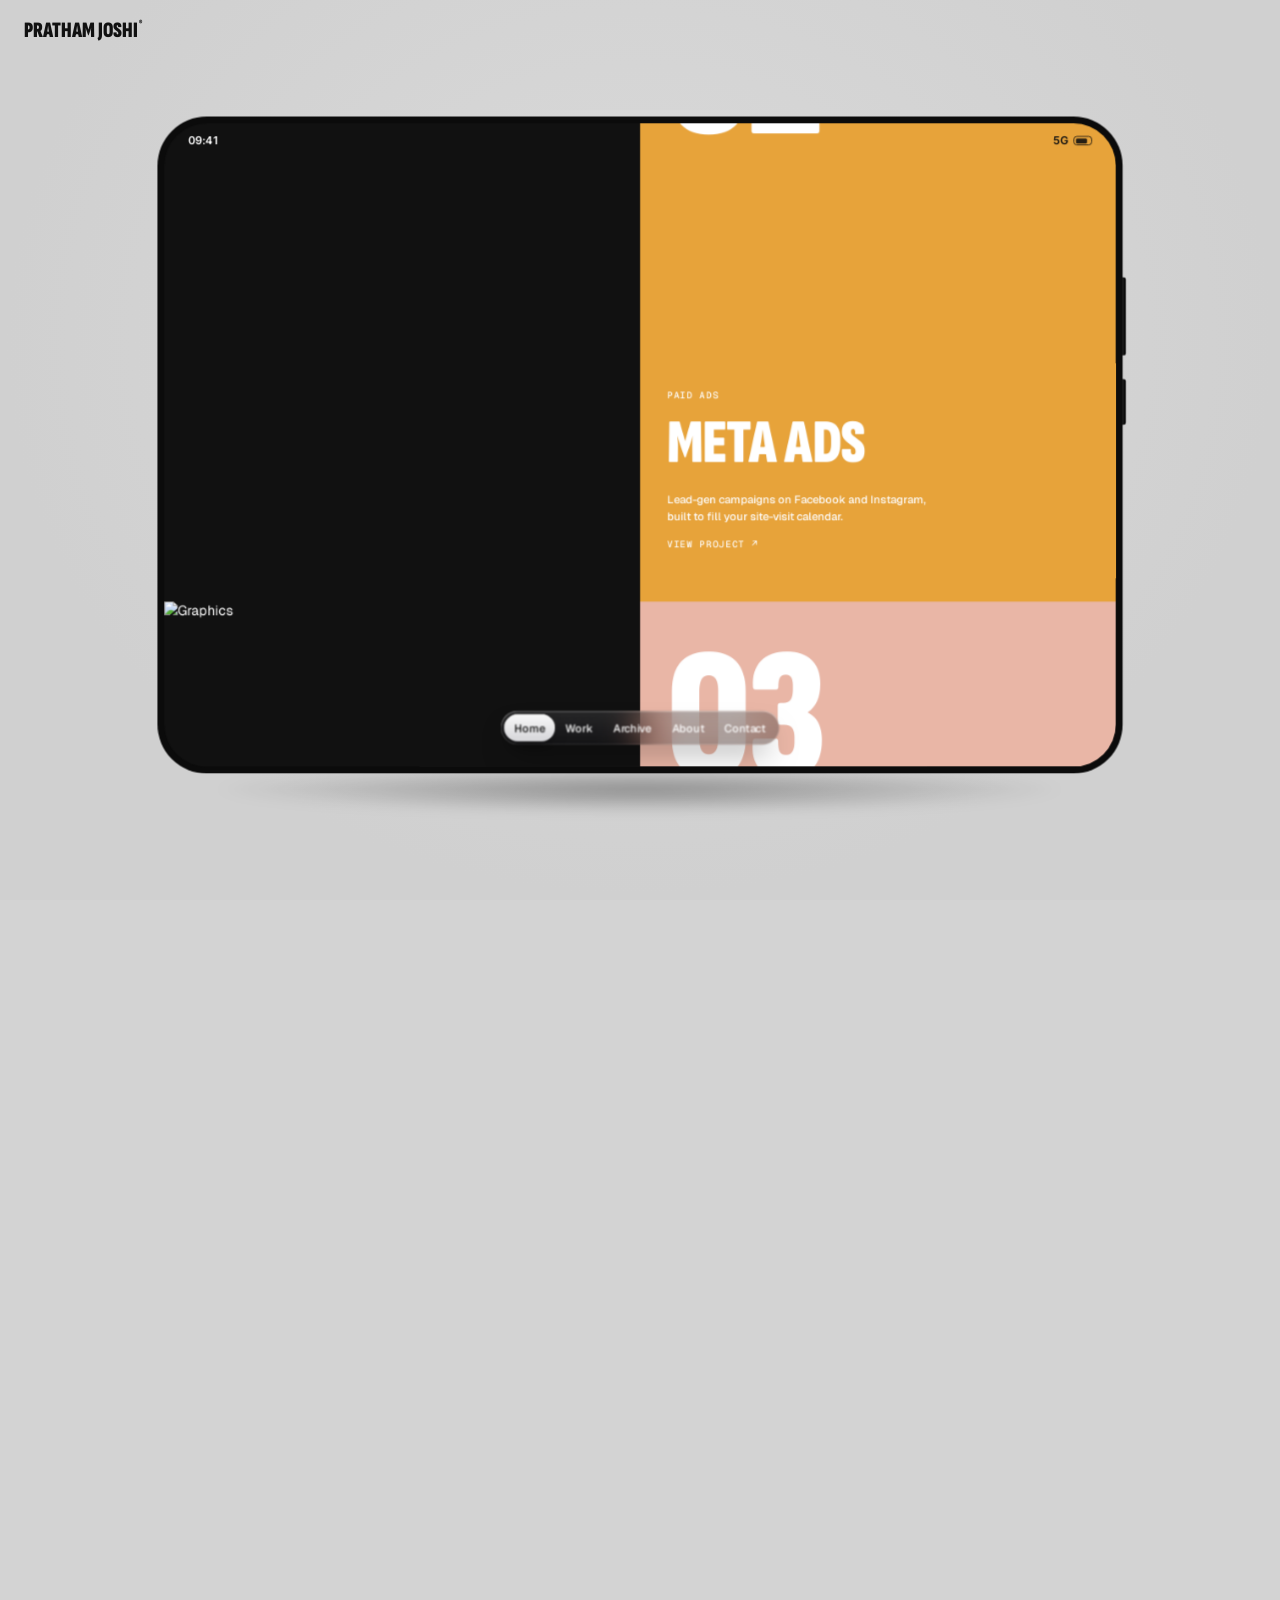
==== index.html @ ba39d09b "Add files via upload" ====
<!doctype html>
<html lang="en">
<head>
<meta charset="utf-8">
<meta name="viewport" content="width=device-width, initial-scale=1">
<title>Pratham Joshi — Marketing, Creative, Web &amp; AI</title>
<meta name="description" content="Pratham Joshi — social media, Meta ads, graphics, photo &amp; video, websites, apps and AI agents for real estate.">
<meta property="og:title" content="Pratham Joshi — Marketing, Creative, Web &amp; AI">
<meta property="og:description" content="Pratham Joshi — social media, Meta ads, graphics, photo &amp; video, websites, apps and AI agents for real estate.">
<meta property="og:type" content="website">
<meta name="theme-color" content="#111111">
<link rel="icon" href="data:image/svg+xml,%3Csvg xmlns=%27http://www.w3.org/2000/svg%27 viewBox=%270 0 64 64%27%3E%3Crect width=%2764%27 height=%2764%27 rx=%2716%27 fill=%27%23111%27/%3E%3Ctext x=%2732%27 y=%2745%27 font-size=%2738%27 font-family=%27Arial Black%27 text-anchor=%27middle%27 fill=%27%23fff%27%3EP%3C/text%3E%3C/svg%3E">
<link rel="preconnect" href="https://fonts.googleapis.com">
<link rel="preconnect" href="https://fonts.gstatic.com" crossorigin>
<link href="https://fonts.googleapis.com/css2?family=Geist:wght@400;500&family=Geist+Mono:wght@500&family=Inter:wght@400;500;600&family=Sofia+Sans+Extra+Condensed:wght@800;900&display=swap" rel="stylesheet">
<script>if (innerWidth <= 810) document.documentElement.classList.add('m');</script>
<link rel="stylesheet" href="assets/style.css?v=20261027b">
</head>
<body data-page="home" data-nav="home">

<template id="view-tpl">
  <div class="page">
    <section class="hero" data-sec="hero">
      <img src="assets/wallpaper-outer.jpg" alt="">
      <div class="eyebrow t-mono">Digital marketer &amp; creative — Real estate</div>
      <h2 class="t-display hname">Pratham<br>Joshi</h2>
      <p>I help real estate brands get seen, get leads and get remembered — social, ads, visuals, websites and AI.</p>
      <div class="btns">
        <a class="pill dark" href="work.html">See the work ↗</a>
        <a class="pill light" href="contact.html">Say hello</a>
      </div>
      <div class="widgets" aria-hidden="true">
        <div class="wd wd-apps"><div class="wd-t t-mono">What I do</div><div class="apps"><div class="app"><i style="background:linear-gradient(145deg,#ff5f9e,#ff8a3d)"><svg viewBox="0 0 24 24" fill="none" stroke="#fff" stroke-width="1.8" stroke-linecap="round" stroke-linejoin="round"><rect x="3" y="4" width="18" height="16" rx="4"/><path d="M10 9l5 3-5 3z" fill="#fff"/></svg></i><span>Reels</span></div><div class="app"><i style="background:linear-gradient(145deg,#4f8bff,#2146d8)"><svg viewBox="0 0 24 24" fill="none" stroke="#fff" stroke-width="1.8" stroke-linecap="round" stroke-linejoin="round"><path d="M3 11v2a1 1 0 0 0 1 1h2l5 4V6L6 10H4a1 1 0 0 0-1 1z"/><path d="M15 9a4 4 0 0 1 0 6M18 6.5a8 8 0 0 1 0 11"/></svg></i><span>Meta Ads</span></div><div class="app"><i style="background:linear-gradient(145deg,#ffcf4a,#ff9d1a)"><svg viewBox="0 0 24 24" fill="none" stroke="#fff" stroke-width="1.8" stroke-linecap="round" stroke-linejoin="round"><path d="M4 20l4-1 11-11a2.1 2.1 0 0 0-3-3L5 16z"/><path d="M14 7l3 3"/></svg></i><span>Graphics</span></div><div class="app"><i style="background:linear-gradient(145deg,#3a3a40,#111)"><svg viewBox="0 0 24 24" fill="none" stroke="#fff" stroke-width="1.8" stroke-linecap="round" stroke-linejoin="round"><path d="M4 8h3l1.6-2.4h6.8L17 8h3a1 1 0 0 1 1 1v9a1 1 0 0 1-1 1H4a1 1 0 0 1-1-1V9a1 1 0 0 1 1-1z"/><circle cx="12" cy="13" r="3.6"/></svg></i><span>Photo/Video</span></div><div class="app"><i style="background:linear-gradient(145deg,#38d9a9,#12a37f)"><svg viewBox="0 0 24 24" fill="none" stroke="#fff" stroke-width="1.8" stroke-linecap="round" stroke-linejoin="round"><circle cx="12" cy="12" r="9"/><path d="M3 12h18M12 3c3 3 3 15 0 18M12 3c-3 3-3 15 0 18"/></svg></i><span>Websites</span></div><div class="app"><i style="background:linear-gradient(145deg,#a678ff,#6a3df0)"><svg viewBox="0 0 24 24" fill="none" stroke="#fff" stroke-width="1.8" stroke-linecap="round" stroke-linejoin="round"><path d="M12 3l1.8 5.2L19 10l-5.2 1.8L12 17l-1.8-5.2L5 10l5.2-1.8z"/><path d="M19 16l.8 2.2L22 19l-2.2.8L19 22l-.8-2.2L16 19l2.2-.8z"/></svg></i><span>AI Agents</span></div></div></div>
        <div class="wd wd-chart"><div class="wd-t t-mono">Meta Ads</div><div class="bars"><b style="--d:0s;--h:45%"></b><b style="--d:0.3s;--h:70%"></b><b style="--d:0.6s;--h:55%"></b><b style="--d:0.9s;--h:85%"></b><b style="--d:1.2s;--h:65%"></b><b style="--d:1.5s;--h:95%"></b></div><div class="wd-s">Leads, trending up</div></div>
        <div class="wd wd-chat"><div class="bub">Need more leads for your project?</div><div class="bub me">Let&rsquo;s talk.</div><div class="dots3"><i></i><i></i><i></i></div></div>
      </div>
    </section>

    <section class="dark-sec stats" data-sec="stats">
      <div class="label t-mono">Marketing in numbers</div>
      <div class="cols">
        <div><div class="num t-display">7</div><div class="cap t-mono">Core services</div></div>
        <div><div class="num t-display">360°</div><div class="cap t-mono">Strategy to delivery</div></div>
        <div><div class="num t-display">24/7</div><div class="cap t-mono">AI agents at work</div></div>
        <div><div class="num t-display">1</div><div class="cap t-mono">Partner for everything</div></div>
      </div>
      <div class="t-display sh">Selected work</div>
      <a class="pill glass all" href="work.html">All projects ↗</a>
    </section>

    <article class="tile" data-sec="tile" style="--c:#2f5bd8">
      <img src="https://framerusercontent.com/images/6X2wUNUR2Si2Y8dHGr9xhQHk3w.jpg?width=1600&height=1085" alt="Reels and social">
      <div class="panel">
        <div class="no t-display">01</div>
        <div class="cat t-mono">Social media</div>
        <div class="t-display ttl2">Reels &amp; Social</div>
        <p class="desc">Reels, carousels and content calendars that keep a property in front of buyers.</p>
        <a class="more t-mono" href="reels-social.html">View project ↗</a>
      </div>
    </article>
    <article class="tile" data-sec="tile" style="--c:#e7a33a">
      <img src="https://framerusercontent.com/images/tP4EM75SLqZAi5HUA9HaBAQPg.jpg?width=1600&height=2400" alt="Meta ads">
      <div class="panel">
        <div class="no t-display">02</div>
        <div class="cat t-mono">Paid ads</div>
        <div class="t-display ttl2">Meta Ads</div>
        <p class="desc">Lead-gen campaigns on Facebook and Instagram, built to fill your site-visit calendar.</p>
        <a class="more t-mono" href="meta-ads.html">View project ↗</a>
      </div>
    </article>
    <article class="tile" data-sec="tile" style="--c:#e9b6a6">
      <img src="https://framerusercontent.com/images/dnafvxUypvuMNQDtbLEHSZYW8E.jpg?width=1600&height=2363" alt="Graphics">
      <div class="panel">
        <div class="no t-display">03</div>
        <div class="cat t-mono">Design</div>
        <div class="t-display ttl2">Graphics</div>
        <p class="desc">Brochures, hoardings, listing posts and brand kits that look as premium as the property.</p>
        <a class="more t-mono" href="graphics.html">View project ↗</a>
      </div>
    </article>
    <article class="tile" data-sec="tile" style="--c:#1a0f2e">
      <img src="https://framerusercontent.com/images/f0fMbvxrQdKqKAw6BgB2TZYsFI.jpg?width=1600&height=2400" alt="Photo and video">
      <div class="panel">
        <div class="no t-display">04</div>
        <div class="cat t-mono">Production</div>
        <div class="t-display ttl2">Photo &amp; Video</div>
        <p class="desc">Property shoots, walkthrough videos and short films that make a listing feel like home.</p>
        <a class="more t-mono" href="photo-video.html">View project ↗</a>
      </div>
    </article>
    <article class="tile" data-sec="tile" style="--c:#f2c230">
      <img src="https://framerusercontent.com/images/ezvx3mutQcKWwAiCLFNqHkENeyE.jpg?width=1600&height=2333" alt="Websites">
      <div class="panel">
        <div class="no t-display">05</div>
        <div class="cat t-mono">Web design &amp; dev</div>
        <div class="t-display ttl2">Websites</div>
        <p class="desc">Fast, good-looking sites and landing pages designed to turn visitors into enquiries.</p>
        <a class="more t-mono" href="websites.html">View project ↗</a>
      </div>
    </article>
    <article class="tile" data-sec="tile" style="--c:#b3170f">
      <img src="https://framerusercontent.com/images/CByJwuZX6IUBFPk05xY0wYTdhv0.jpg?width=1600&height=900" alt="AI and apps">
      <div class="panel">
        <div class="no t-display">06</div>
        <div class="cat t-mono">AI &amp; software</div>
        <div class="t-display ttl2">AI &amp; Apps</div>
        <p class="desc">AI agents, custom web apps and mobile apps that automate leads, follow-ups and daily work.</p>
        <a class="more t-mono" href="ai-apps.html">View project ↗</a>
      </div>
    </article>

    <section class="dark-sec services" data-sec="services">
      <div class="label t-mono">What I do</div>
      <div class="row" style="top:143px"><span class="n t-mono">01</span><span class="ttl t-display">Social &amp; Meta Ads</span><p>Social media management and Meta ad campaigns that bring in qualified property leads.</p></div>
      <div class="row" style="top:243px"><span class="n t-mono">02</span><span class="ttl t-display">Graphics, Photo &amp; Video</span><p>Graphic design plus property photography and video, from reels to walkthroughs.</p></div>
      <div class="row" style="top:343px"><span class="n t-mono">03</span><span class="ttl t-display">Websites &amp; Apps</span><p>Website design and development, custom web apps and mobile apps built around your business.</p></div>
      <div class="row" style="top:443px"><span class="n t-mono">04</span><span class="ttl t-display">AI Agents</span><p>Custom AI agents that answer enquiries, qualify leads and automate the busywork.</p></div>
      <div class="trusted t-mono">Built for</div>
      <div class="chips">
        <span class="chip">Real estate developers</span><span class="chip">Brokers &amp; agents</span><span class="chip">Builders</span><span class="chip">Property consultants</span><span class="chip">Interior studios</span><span class="chip">Resorts &amp; villas</span><span class="chip">Startups</span><span class="chip">Local brands</span>
      </div>
      <div class="cta">
        <span class="ttl t-display">Got a property that needs leads?</span>
        <a class="pill dark" href="contact.html">Start a project ↗</a>
      </div>
    </section>
  </div>

</template>

<script src="assets/app.js?v=20261027b"></script>
</body>
</html>
---- assets/style.css ----
:root {
    --bezel: #0b0b0b;
    --hr: 58px;
    --off: 0;
    --pad: 32px;
    --ink: #111111;
    --paper: #f0f2f1;
    --green: #34c759;
    --display: "Sofia Sans Extra Condensed", sans-serif;
    --sans: "Geist", "Inter", sans-serif;
    --mono: "Geist Mono", monospace;
  }
  * { box-sizing: border-box; }
  html, body { margin: 0; background: #d3d3d3; }
  body { font-family: var(--sans); color: var(--ink); -webkit-font-smoothing: antialiased; }
  a { color: inherit; text-decoration: none; }
  button { font: inherit; color: inherit; border: 0; background: none; padding: 0; cursor: pointer; }
  a:focus-visible, button:focus-visible { outline: 2px solid var(--ink); outline-offset: 2px; }

  /* ───────── Stage ───────── */
  .stage {
    position: fixed; inset: 0; overflow: hidden;
    background: radial-gradient(ellipse at 50% 38%, #dadada 0%, #d0d0d0 70%);
    transition: background .6s;
  }

  .logo {
    position: absolute; left: 24px; top: 20px; z-index: 6;
    font: 900 22px/1 var(--display); text-transform: uppercase;
  }
  .logo sup { font-size: 9px; vertical-align: top; position: relative; top: -1px; margin-left: 1px; }


  .words span {
    position: absolute; z-index: 1; text-transform: uppercase; white-space: nowrap;
    font: 900 min(9.4vw, 25vh)/.8 var(--display); letter-spacing: -.01em; color: var(--ink);
    will-change: transform, opacity;
  }
  .words .w1 { left: 3.5vw; top: 38vh; }
  .words .w2 { right: 3.5vw; top: 46vh; }

  .scene {
    position: absolute; inset: 0; z-index: 2; perspective: 2800px;
    display: flex; align-items: center; justify-content: center; padding-bottom: 10px;
  }
  .fit { position: relative; width: 1140px; height: 776px; flex: none; transform: scale(var(--s, 1)); transform-style: preserve-3d; }
  .orbit { position: absolute; inset: 0; transform-style: preserve-3d; }
  .device { position: absolute; inset: 0; transform-style: preserve-3d; }

  .floor {
    position: absolute; left: 50%; bottom: -46px; height: 54px; width: 90%;
    transform: translateX(-50%); border-radius: 50%;
    background: radial-gradient(ellipse at center, rgba(0,0,0,.34), rgba(0,0,0,0) 70%);
    filter: blur(8px);
  }

  .half { position: absolute; top: 0; width: 570px; height: 776px; }
  .half.right {
    left: 570px; background: var(--bezel);
    border-radius: var(--hr) 58px 58px var(--hr);
  }
  .half.right::before, .half.right::after {
    content: ""; position: absolute; right: -4px; width: 4px; border-radius: 0 3px 3px 0; background: var(--bezel);
  }
  .half.right::before { top: 190px; height: 92px; }
  .half.right::after { top: 310px; height: 54px; }
  .half.cover { left: 0; width: 571px; transform-origin: 100% 50%; transform-style: preserve-3d; will-change: transform; }

  .face {
    position: absolute; inset: 0; background: var(--bezel); overflow: hidden;
    border-radius: 58px var(--hr) var(--hr) 58px; backface-visibility: hidden; -webkit-backface-visibility: hidden;
  }
  .face.outer { transform: rotateY(180deg); }

  .screen { position: absolute; top: 8px; bottom: 8px; overflow: hidden; background: var(--ink); }
  .left .screen { left: 8px; right: -2px; border-radius: 50px max(2px, calc(var(--hr) - 8px)) max(2px, calc(var(--hr) - 8px)) 50px; }
  .right .screen { left: -2px; right: 8px; border-radius: max(2px, calc(var(--hr) - 8px)) 50px 50px max(2px, calc(var(--hr) - 8px)); }
  .view { position: absolute; top: 0; width: 1124px; height: 760px; overflow: hidden; }
  .left .view { left: 0; }
  .right .view { left: -560px; }

  /* ───────── Screen: site ───────── */
  .page { position: absolute; left: 0; top: 0; width: 1124px; transform: translateY(calc(var(--off) * -1px)); will-change: transform; }
  .t-mono { font: 500 11px/1.2 var(--mono); text-transform: uppercase; letter-spacing: .06em; }
  .t-display { font-family: var(--display); font-weight: 900; text-transform: uppercase; }
  .pill { display: inline-flex; align-items: center; height: 40px; padding: 0 20px; border-radius: 999px; font: 500 13px/1 var(--sans); transition: background .3s, color .3s, transform .3s; }
  .pill.dark { background: var(--ink); color: #fff; }
  .pill.dark:hover { background: #2b2b2b; }
  .pill.light { background: rgba(17,17,17,.07); color: var(--ink); }
  .pill.light:hover { background: rgba(17,17,17,.14); }
  .pill.glass { background: rgba(255,255,255,.1); color: #fff; }
  .pill.glass:hover { background: rgba(255,255,255,.2); }

  .hero { position: relative; height: 807px; background: var(--paper); color: var(--ink); }
  .hero img { position: absolute; right: 0; top: 0; width: 562px; height: 807px; object-fit: cover; object-position: 50% 0; }
  .hero .eyebrow { position: absolute; left: var(--pad); top: 89px; }
  .hero h1 { position: absolute; left: var(--pad); top: 393px; margin: 0; font-size: 118px; line-height: 106px; letter-spacing: -.005em; white-space: nowrap; }
  .hero p { position: absolute; left: var(--pad); top: 524px; margin: 0; width: 330px; font: 400 15px/22px var(--sans); }
  .hero .btns { position: absolute; left: var(--pad); top: 596px; display: flex; gap: 8px; }

  .dark-sec { position: relative; background: #111; color: #fff; }
  .stats { height: 496px; }
  .stats > * { position: absolute; }
  .stats .label { left: var(--pad); top: 44px; }
  .stats .cols { left: var(--pad); right: var(--pad); top: 105px; display: grid; grid-template-columns: repeat(4, 1fr); }
  .stats .num { font-size: 73px; line-height: 66px; letter-spacing: -.005em; }
  .stats .cap { margin-top: 18px; }
  .stats h2 { left: var(--pad); top: 342px; margin: 0; font-size: 112px; line-height: 100px; letter-spacing: -.005em; }
  .stats .all { right: var(--pad); top: 424px; }

  .tile { position: relative; display: grid; grid-template-columns: 562px 562px; height: 760px; color: #fff; }
  .tile img { width: 562px; height: 760px; object-fit: cover; display: block; }
  .tile .panel { position: relative; background: var(--c); overflow: hidden; }
  .tile .no { position: absolute; left: var(--pad); top: 40px; font-size: 224px; line-height: 200px; letter-spacing: -.01em; }
  .tile .cat { position: absolute; left: var(--pad); top: 510px; }
  .tile h3 { position: absolute; left: var(--pad); top: 513px; margin: 0; font-size: 73px; line-height: 66px; letter-spacing: -.005em; }
  .tile .desc { position: absolute; left: var(--pad); top: 630px; margin: 0; width: 330px; font: 500 13px/20px var(--sans); }
  .tile .more { position: absolute; left: var(--pad); top: 686px; transition: opacity .3s; }
  .tile .more:hover { opacity: .65; }

  .services { height: 1049px; }
  .services > * { position: absolute; }
  .services .label { left: var(--pad); top: 81px; }
  .services .row {
    left: var(--pad); right: var(--pad); height: 84px; border-radius: 16px; background: rgba(255,255,255,.08);
    display: flex; align-items: center; padding: 0 24px; transition: background .3s;
  }
  .services .row:hover { background: rgba(255,255,255,.12); }
  .services .row .n { width: 36px; opacity: .7; }
  .services .row .ttl { width: 484px; font-size: 30px; line-height: 30px; }
  .services .row p { margin: 0; width: 440px; font: 500 13px/20px var(--sans); color: rgba(255,255,255,.86); }
  .services .chips { left: var(--pad); right: var(--pad); top: 618px; display: flex; flex-wrap: wrap; gap: 12px 12px; }
  .services .chip { height: 38px; display: inline-flex; align-items: center; padding: 0 18px; border-radius: 999px; background: rgba(255,255,255,.08); font: 500 13px/1 var(--sans); }
  .services .trusted { left: var(--pad); top: 569px; }
  .services .cta {
    left: var(--pad); right: var(--pad); top: 810px; height: 110px; border-radius: 24px;
    background: linear-gradient(90deg, #fff 30%, #e6e6e6); color: var(--ink);
    display: flex; align-items: center; justify-content: space-between; padding: 0 28px 0 36px;
  }
  .services .cta .ttl { font-size: 30px; line-height: 30px; }

  /* chrome */
  .chrome { position: absolute; inset: 0; pointer-events: none; z-index: 5; }
  .chrome > * { pointer-events: auto; }
  .status { position: absolute; top: 14px; font: 600 13px/1 "Inter", sans-serif; letter-spacing: -.01em; color: #fff; display: flex; align-items: center; gap: 6px; transition: color .25s; pointer-events: none !important; }
  .status.dk { color: var(--ink); }
  .status.s-l { left: 28px; }
  .status.s-r { right: 28px; }
  .status .batt { width: 22px; height: 11px; border: 1.5px solid currentColor; border-radius: 4px; position: relative; opacity: .9; }
  .status .batt::after { content: ""; position: absolute; inset: 1.5px; right: 5px; background: currentColor; border-radius: 1.5px; }

  /* ───────── Cover faces ───────── */
  .lock, .call { position: absolute; inset: 8px; border-radius: 50px; overflow: hidden; }
  .lock { background: var(--paper); color: var(--ink); }
  .lock .bg { position: absolute; left: 0; top: 160px; width: 100%; height: calc(100% - 160px); object-fit: cover; object-position: 50% 0; -webkit-mask-image: linear-gradient(to bottom, transparent, #000 60px); mask-image: linear-gradient(to bottom, transparent, #000 60px); }
  .lock .clock { position: absolute; top: 40px; left: 0; right: 0; text-align: center; font: 800 132px/120px var(--display); letter-spacing: -.01em; }
  .lock .sub { position: absolute; top: 198px; left: 0; right: 0; text-align: center; font: 500 13px/1 var(--sans); }
  .lock .notes { position: absolute; left: 20px; right: 20px; top: 506px; display: grid; gap: 10px; }
  .note { display: flex; align-items: center; gap: 12px; padding: 10px; border-radius: 22px; background: rgba(255,255,255,.72); backdrop-filter: blur(16px); -webkit-backdrop-filter: blur(16px); }
  .note img { width: 49px; height: 49px; border-radius: 12px; object-fit: cover; flex: none; }
  .note b { display: block; font: 500 13px/18px var(--sans); }
  .note .t-mono { opacity: .8; }
  .lock .bar { position: absolute; left: 20px; right: 20px; bottom: 22px; display: flex; align-items: center; justify-content: space-between; }
  .round { width: 48px; height: 48px; border-radius: 50%; background: rgba(255,255,255,.92); display: grid; place-items: center; pointer-events: none; }
  
  .round svg { width: 20px; height: 20px; }
  .unfold { height: 36px; padding: 0 16px; border-radius: 999px; background: rgba(255,255,255,.86); font: 500 13px/36px var(--sans); }

  .call { background: radial-gradient(ellipse at 50% 30%, #1d1d1d, #0a0a0a 70%); color: #fff; opacity: 0; pointer-events: none; }
  .outer.is-call .lock { opacity: 0; pointer-events: none; }
  .outer.is-call .call { opacity: 1; pointer-events: auto; }
  .call h2 { position: absolute; top: 66px; left: 0; right: 0; margin: 0; text-align: center; font-size: 72px; line-height: 66px; letter-spacing: -.005em; }
  .call .sub { position: absolute; top: 158px; left: 0; right: 0; text-align: center; font: 500 13px/1 var(--sans); }
  .call .avatar { position: absolute; top: 224px; left: 50%; width: 183px; height: 183px; margin-left: -91px; border-radius: 50%; overflow: hidden; background: #fff; }
  .call .avatar img { width: 100%; height: 100%; object-fit: cover; object-position: 50% 12%; transform: scale(1.35); transform-origin: 50% 22%; }
  .slide { position: absolute; left: 24px; right: 24px; bottom: 96px; height: 64px; border-radius: 999px; background: rgba(255,255,255,.1); touch-action: none; user-select: none; }
  .slide span { position: absolute; inset: 0; display: grid; place-items: center; font: 500 13px/1 var(--sans); pointer-events: none; }
  .slide .knob { position: absolute; left: 6px; top: 6px; width: 52px; height: 52px; border-radius: 50%; background: var(--green); display: grid; place-items: center; font: 500 24px/1 var(--sans); cursor: grab; touch-action: none; }
  .call .mail { position: absolute; bottom: 52px; left: 0; right: 0; text-align: center; }


  .hname { position: absolute; left: var(--pad); top: 288px; margin: 0; font-size: 118px; line-height: 106px; letter-spacing: -.005em; white-space: nowrap; }
  .stats .sh { left: var(--pad); top: 342px; font-size: 112px; line-height: 100px; letter-spacing: -.005em; white-space: nowrap; }
  .tile .ttl2 { position: absolute; left: var(--pad); top: 540px; font-size: 73px; line-height: 66px; letter-spacing: -.005em; white-space: nowrap; }

  /* ───────── Mobile (portrait, hinge is horizontal) ───────── */
  .m { --pad: 24px; }
  .m .logo { font-size: 17px; left: 24px; top: 22px; }
  .m .words span { left: 50%; right: auto; font-size: min(29vw, 19vh); }
  .m .words .w1 { top: 74px; }
  .m .words .w2 { top: calc(50% + 178px); }
  .m .scene { padding-bottom: 0; }
  .m .fit { width: 340px; height: 650px; }
  .m .half { width: 340px; height: 325px; }
  .m .half.right { left: 0; top: 325px; border-radius: var(--hr) var(--hr) 54px 54px; }
  .m .half.right::before { top: 70px; height: 64px; }
  .m .half.right::after { top: 150px; height: 40px; }
  .m .half.cover { left: 0; top: 0; width: 340px; height: 326px; transform-origin: 50% 100%; }
  .m .face { border-radius: 54px 54px var(--hr) var(--hr); }
  .m .face.outer { transform: rotateX(180deg); }
  .m .left .screen { left: 8px; right: 8px; top: 8px; bottom: -2px; border-radius: 48px 48px max(2px, calc(var(--hr) - 8px)) max(2px, calc(var(--hr) - 8px)); }
  .m .right .screen { left: 8px; right: 8px; top: -2px; bottom: 8px; border-radius: max(2px, calc(var(--hr) - 8px)) max(2px, calc(var(--hr) - 8px)) 48px 48px; }
  .m .view { width: 324px; height: 634px; }
  .m .left .view { left: 0; top: 0; }
  .m .right .view { left: 0; top: -315px; }
  .m .page { width: 324px; }
  .m .lock, .m .call { border-radius: 48px 48px max(2px, calc(var(--hr) - 8px)) max(2px, calc(var(--hr) - 8px)); }
  .m .status.s-l { left: 22px; }
  .m .status.s-r { right: 22px; }
  .m .dock { bottom: 16px; }
  .m .dock a { padding: 0 10px; font-size: 12.5px; }

  .m .hero { height: 450px; }
  .m .hero img { display: none; }
  .m .hero .eyebrow { top: 62px; font-size: 10px; }
  .m .hname { top: 140px; font-size: 68px; line-height: 62px; }
  .m .hero p { top: 290px; width: 276px; font-size: 14px; line-height: 20px; }
  .m .hero .btns { top: 366px; }

  .m .stats { height: 820px; }
  .m .stats .label { top: 40px; }
  .m .stats .cols { display: block; top: 84px; left: 24px; right: 24px; }
  .m .stats .cols > div { height: 114px; }
  .m .stats .num { font-size: 64px; line-height: 56px; }
  .m .stats .cap { margin-top: 12px; }
  .m .stats .sh { top: 548px; font-size: 80px; line-height: 70px; white-space: normal; width: 280px; }
  .m .stats .all { top: 710px; right: auto; left: 24px; }

  .m .tile { grid-template-columns: 1fr; grid-template-rows: 540px 540px; height: 1080px; }
  .m .tile img { width: 324px; height: 540px; }
  .m .tile .no { top: 36px; font-size: 170px; line-height: 150px; }
  .m .tile .cat { top: 330px; }
  .m .tile .ttl2 { top: 358px; font-size: 48px; line-height: 46px; }
  .m .tile .desc { top: 424px; width: 276px; font-size: 13px; line-height: 19px; }
  .m .tile .more { top: 500px; }

  .m .services { height: 1420px; }
  .m .services .label { top: 56px; }
  .m .services .row { display: block; height: 128px; padding: 0; border-radius: 16px; }
  .m .services .row:nth-child(2) { top: 100px !important; }
  .m .services .row:nth-child(3) { top: 248px !important; }
  .m .services .row:nth-child(4) { top: 396px !important; }
  .m .services .row:nth-child(5) { top: 544px !important; }
  .m .services .row .n { position: absolute; left: 20px; top: 22px; width: auto; }
  .m .services .row .ttl { position: absolute; left: 52px; top: 16px; width: auto; font-size: 30px; line-height: 28px; }
  .m .services .row p { position: absolute; left: 20px; right: 20px; top: 62px; width: auto; font-size: 13px; line-height: 18px; }
  .m .services .trusted { top: 722px; }
  .m .services .chips { top: 762px; gap: 10px; }
  .m .services .cta { top: 1040px; height: 210px; flex-direction: column; align-items: flex-start; justify-content: center; gap: 20px; padding: 0 24px; }

  .m .lock .clock { top: 18px; font-size: 62px; line-height: 56px; }
  .m .lock .sub { top: 86px; }
  .m .lock .bg { top: 84px; height: calc(100% - 84px); }
  .m .lock .notes { top: 176px; left: 12px; right: 12px; }
  .m .note:nth-child(2) { display: none; }
  .m .lock .bar { left: 12px; right: 12px; bottom: 10px; }
  .m .round { width: 36px; height: 36px; }
  .m .round svg { width: 16px; height: 16px; }
  .m .unfold { height: 30px; font-size: 12px; line-height: 30px; }
  .m .call h2 { top: 18px; font-size: 42px; line-height: 38px; }
  .m .call .sub { top: 66px; }
  .m .call .avatar { top: 96px; width: 84px; height: 84px; margin-left: -42px; }
  .m .slide { bottom: 14px; left: 14px; right: 14px; height: 48px; }
  .m .slide .knob { width: 38px; height: 38px; top: 5px; left: 5px; font-size: 18px; }
  .m .call .mail { display: none; }

  #track { width: 1px; }

  /* ───────── Inner pages ───────── */
  .sp { background: #f4f3f0; color: var(--ink); padding: 0 var(--pad); }
  .sp.dk { background: #0b0b0b; color: #fff; }
  .sp-head { position: relative; padding-top: 78px; }
  .sp-h1 { margin: 0; font: 900 86px/79px var(--display); text-transform: uppercase; letter-spacing: -.005em; }
  .sp-head .side { position: absolute; right: 0; top: 142px; }
  .sp-lead { margin: 37px 0 0; width: 567px; font: 400 15px/24px var(--sans); }
  .sp.dk .sp-lead { font: 500 13px/20px var(--sans); }
  .filters { display: flex; flex-wrap: wrap; gap: 9px; margin-top: 37px; }
  .filters button { height: 40px; padding: 0 18px; border-radius: 999px; background: rgba(17,17,17,.06); font: 500 13px/1 var(--sans); transition: background .3s, color .3s; }
  .filters button:hover { background: rgba(17,17,17,.12); }
  .filters button[aria-pressed="true"] { background: var(--ink); color: #fff; }
  .grid2 { display: grid; grid-template-columns: 1fr 1fr; gap: 37px 20px; margin-top: 25px; }
  .card { display: block; }
  .card[hidden] { display: none; }
  .card .im { aspect-ratio: 1; border-radius: 18px; overflow: hidden; background: #ddd; }
  .card .im img { width: 100%; height: 100%; object-fit: cover; transition: scale .9s cubic-bezier(0.16, 1, 0.3, 1); }
  .card:hover .im img { scale: 1.05; }
  .card .r1, .card .r2 { display: flex; justify-content: space-between; align-items: baseline; }
  .card .r1 { margin-top: 14px; }
  .card .r1 b { font: 900 30px/29px var(--display); text-transform: uppercase; }
  .card .r2 { margin-top: 12px; font: 500 13px/18px var(--sans); }
  .card .r2 span:first-child { color: rgba(17,17,17,.55); }
  .idx-head { display: flex; justify-content: space-between; margin-top: 55px; }
  .irow { display: flex; align-items: center; height: 72px; margin-top: 9px; padding: 0 51px 0 11px; border-radius: 14px; background: rgba(17,17,17,.04); transition: background .3s; }
  .idx-head + .irow { margin-top: 12px; }
  .irow:hover { background: rgba(17,17,17,.08); }
  .irow img { width: 50px; height: 50px; border-radius: 10px; object-fit: cover; flex: none; }
  .irow .n { width: 57px; margin-left: 19px; flex: none; }
  .irow .t { width: 406px; flex: none; font: 900 30px/29px var(--display); text-transform: uppercase; }
  .irow .c { flex: 1; font: 500 13px/18px var(--sans); color: rgba(17,17,17,.55); }
  .cta-card { display: flex; align-items: center; justify-content: space-between; margin-top: 37px; height: 112px; padding: 0 30px 0 31px; border-radius: 18px; background: var(--ink); color: #fff; }
  .cta-card .ttl { font: 900 30px/30px var(--display); text-transform: uppercase; }
  .cta-card.lt { background: #fff; color: var(--ink); }
  .pill.white { background: #fff; color: var(--ink); height: 47px; padding: 0 24px; }
  .pill.white:hover { background: #e9e9e9; }
  .pill.yellow { background: #f5c518; color: var(--ink); height: 47px; padding: 0 22px; }
  .pill.yellow:hover { background: #ffd94a; }
  .pill.black { background: var(--ink); color: #fff; height: 47px; padding: 0 24px; }
  .pill.black:hover { background: #2b2b2b; }
  .sp-end { height: 130px; }

  .agrid { display: grid; grid-template-columns: repeat(4, 1fr); gap: 28px 16px; margin-top: 37px; }
  .aitem { display: block; }
  .aitem img { display: block; width: 100%; height: 316px; object-fit: cover; border-radius: 10px; transition: opacity .3s; }
  .aitem:hover img { opacity: .82; }
  .aitem .r1 { display: flex; justify-content: space-between; align-items: baseline; margin-top: 11px; font: 500 13px/18px var(--sans); }
  .aitem .r2 { margin-top: 12px; opacity: .55; }

  .ab-hero { display: grid; grid-template-columns: 497px 1fr; height: 720px; margin: 0 calc(var(--pad) * -1); background: #111; color: #fff; }
  .ab-hero img { width: 497px; height: 720px; object-fit: cover; display: block; }
  .ab-hero .tx { position: relative; padding-left: 35px; }
  .ab-hero h1 { position: absolute; left: 35px; top: 92px; margin: 0; width: 497px; font: 900 70px/66px var(--display); text-transform: uppercase; }
  .ab-hero h1 em { font-style: normal; color: #f5c518; display: block; }
  .ab-hero p { position: absolute; left: 35px; top: 474px; margin: 0; width: 414px; font: 500 13px/18.5px var(--sans); }
  .ab-hero .pill { position: absolute; left: 35px; top: 553px; }
  .ab-nums { height: 253px; margin: 0 calc(var(--pad) * -1); padding: 0 var(--pad); background: var(--ink); color: #fff; position: relative; }
  .ab-nums .label { position: absolute; top: 52px; left: var(--pad); }
  .ab-nums .cols { position: absolute; top: 106px; left: var(--pad); right: var(--pad); display: grid; grid-template-columns: repeat(4, 1fr); }
  .ab-nums .num { font: 900 73px/67px var(--display); text-transform: uppercase; }
  .ab-nums .cap { margin-top: 20px; }
  .ab-body { padding-top: 69px; }
  .ab-body .sp-head { padding-top: 0; }
  .ab-body .sp-head .side { top: 65px; }
  .lab { margin-top: 33px; }
  .lrow { position: relative; display: flex; align-items: center; height: 76px; margin-top: 9px; padding: 0 22px; border-radius: 14px; background: rgba(17,17,17,.04); }
  .lrow .n { width: 57px; flex: none; }
  .lrow .t { width: 460px; flex: none; font: 900 30px/29px var(--display); text-transform: uppercase; }
  .lrow p { margin: 0; flex: 1; font: 500 13px/18.5px var(--sans); color: rgba(17,17,17,.55); }
  .prow { display: flex; align-items: center; height: 64px; border-top: 1px solid rgba(17,17,17,.12); }
  .prow .t { width: 485px; flex: none; font: 500 24px/29px var(--sans); }
  .prow .c { flex: 1; font: 500 13px/18px var(--sans); color: rgba(17,17,17,.55); }
  .chips2 { display: flex; flex-wrap: wrap; gap: 10px 9px; margin-top: 33px; }
  .chips2 span { height: 42px; display: inline-flex; align-items: center; padding: 0 18px; border-radius: 999px; background: #fff; font: 500 13px/1 var(--sans); }

  .ct-hero { display: grid; grid-template-columns: 1fr 497px; height: 720px; margin: 0 calc(var(--pad) * -1); background: #111; color: #fff; }
  .ct-hero img { width: 497px; height: 720px; object-fit: cover; display: block; }
  .ct-hero .tx { position: relative; }
  .ct-hero h1 { position: absolute; left: 35px; top: 92px; margin: 0; font: 900 70px/66px var(--display); text-transform: uppercase; }
  .ct-hero h1 em { font-style: normal; color: #f5c518; display: block; }
  .ct-hero .mail { position: absolute; left: 35px; top: 503px; display: flex; align-items: center; gap: 12px; font: 500 24px/29px var(--sans); }
  .ct-hero .mail .pill { height: 36px; }
  .ct-hero .soc { position: absolute; left: 35px; top: 555px; display: flex; gap: 8px; }
  .ct-hero .soc a { height: 45px; padding: 0 22px; display: inline-flex; align-items: center; border-radius: 999px; background: rgba(255,255,255,.12); font: 500 13px/1 var(--sans); transition: background .3s; }
  .ct-hero .soc a:hover { background: rgba(255,255,255,.22); }
  .ct-form { padding-top: 70px; }
  .ct-form .sp-head { padding-top: 0; }
  .ct-form .sp-head .side { top: 64px; }
  .fld { margin-top: 33px; }
  .fld:first-of-type { margin-top: 45px; }
  .fld label { display: block; margin-bottom: 11px; }
  .fld input, .fld textarea { display: block; width: 100%; height: 44px; padding: 0 13px; border: 0; border-radius: 10px; background: rgba(187,187,187,.15); font: 400 14px/1 "Inter", sans-serif; color: var(--ink); outline: 0; transition: box-shadow .3s; }
  .fld textarea { height: 109px; padding: 13px; resize: none; line-height: 20px; }
  .fld input::placeholder, .fld textarea::placeholder { color: #999; }
  .fld input:focus, .fld textarea:focus { box-shadow: 0 0 0 2px var(--ink); }
  .submit { display: block; width: 100%; height: 57px; margin-top: 18px; border: 0; border-radius: 10px; background: #333; color: #fff; font: 600 14px/1 "Inter", sans-serif; transition: background .3s; }
  .submit:hover { background: var(--ink); }

  .pj-hero { display: grid; grid-template-columns: 1fr 1fr; height: 720px; margin: 0 calc(var(--pad) * -1); color: #fff; }
  .pj-hero .pl { position: relative; background: var(--c); padding-left: var(--pad); overflow: hidden; }
  .pj-hero .no { position: absolute; left: var(--pad); top: 61px; font: 900 224px/205px var(--display); text-transform: uppercase; letter-spacing: -.01em; }
  .pj-hero .cat { position: absolute; left: var(--pad); top: 506px; }
  .pj-hero .ttl { position: absolute; left: var(--pad); top: 533px; font: 900 73px/67px var(--display); text-transform: uppercase; letter-spacing: -.005em; white-space: nowrap; }
  .pj-hero img { width: 100%; height: 720px; object-fit: cover; display: block; }
  .pj-meta { display: grid; grid-template-columns: repeat(3, 1fr); gap: 20px; padding-top: 106px; }
  .pj-meta b { display: block; margin-top: 12px; font: 500 24px/29px var(--sans); }
  .pj-copy { display: grid; grid-template-columns: 1fr 1fr; gap: 44px; padding-top: 70px; }
  .pj-copy h2 { margin: 0; width: 479px; font: 900 30px/30px var(--display); text-transform: uppercase; }
  .pj-copy p { margin: 0 0 12px; max-width: 479px; font: 400 15px/24px var(--sans); }
  .pj-gal { display: grid; grid-template-columns: 1fr 1fr; gap: 20px; margin-top: 60px; }
  .pj-gal img { width: 100%; height: 567px; object-fit: cover; border-radius: 10px; display: block; }
  .pj-gal img.wide { grid-column: 1 / -1; }
  .pj-foot { display: flex; align-items: center; justify-content: space-between; margin-top: 73px; }
  .pj-foot .pill { background: rgba(17,17,17,.06); height: 36px; }
  .pj-foot .pill:hover { background: rgba(17,17,17,.12); }
  .pj-foot .next { font: 900 30px/39px var(--display); text-transform: uppercase; color: #0099ff; }
  .pj-foot .next:hover { opacity: .7; }

  .m .sp-head { padding-top: 70px; }
  .m .sp-h1 { font-size: 64px; line-height: 60px; }
  .m .sp-head .side { position: static; margin-top: 12px; }
  .m .sp-lead { width: 100%; margin-top: 20px; font-size: 14px; line-height: 21px; }
  .m .filters { margin-top: 24px; }
  .m .grid2 { grid-template-columns: 1fr; gap: 28px; }
  .m .card .r1 b { font-size: 28px; }
  .m .irow { padding: 0 14px 0 10px; height: 64px; }
  .m .irow img { width: 42px; height: 42px; }
  .m .irow .n { width: 28px; margin-left: 12px; }
  .m .irow .t { width: auto; flex: 1; font-size: 22px; }
  .m .irow .c, .m .irow .y { display: none; }
  .m .cta-card { flex-direction: column; align-items: flex-start; justify-content: center; gap: 18px; height: 160px; padding: 0 24px; }
  .m .cta-card .ttl { font-size: 28px; line-height: 28px; }
  .m .agrid { grid-template-columns: 1fr 1fr; gap: 20px 12px; }
  .m .aitem img { height: 200px; }
  .m .ab-hero, .m .ct-hero { grid-template-columns: 1fr; grid-template-rows: 340px 1fr; height: auto; }
  .m .ab-hero img, .m .ct-hero img { width: 100%; height: 340px; }
  .m .ab-hero { grid-template-rows: 340px 520px; }
  .m .ab-hero h1, .m .ct-hero h1 { left: 24px; top: 30px; width: auto; font-size: 54px; line-height: 52px; }
  .m .ab-hero p { left: 24px; top: 190px; width: 276px; }
  .m .ab-hero .pill { left: 24px; top: 300px; }
  .m .ab-hero .tx { padding-left: 0; }
  .m .ct-hero { grid-template-rows: 340px 440px; }
  .m .ct-hero img { order: -1; }
  .m .ct-hero .mail { left: 24px; top: 170px; flex-wrap: wrap; font-size: 20px; }
  .m .ct-hero .soc { left: 24px; top: 250px; flex-wrap: wrap; }
  .m .ab-nums { height: auto; padding: 40px var(--pad) 20px; }
  .m .ab-nums .label, .m .ab-nums .cols { position: static; }
  .m .ab-nums .cols { display: block; margin-top: 20px; }
  .m .ab-nums .cols > div { margin-bottom: 28px; }
  .m .ab-nums .num { font-size: 64px; line-height: 56px; }
  .m .ab-body { padding-top: 48px; }
  .m .lrow { display: block; height: auto; padding: 16px 20px 18px; }
  .m .lrow .n { position: absolute; left: 20px; top: 22px; }
  .m .lrow .t { width: auto; margin-left: 40px; font-size: 26px; }
  .m .lrow p { margin-top: 8px; }
  .m .prow { display: block; height: auto; padding: 14px 0; }
  .m .prow .t { width: auto; font-size: 20px; }
  .m .prow .c { margin-top: 4px; }
  .m .pj-hero { grid-template-columns: 1fr; grid-template-rows: 420px 420px; height: auto; }
  .m .pj-hero img { height: 420px; }
  .m .pj-hero .no { font-size: 150px; line-height: 140px; top: 30px; }
  .m .pj-hero .cat { top: 300px; }
  .m .pj-hero .ttl { top: 322px; font-size: 52px; line-height: 50px; }
  .m .pj-meta { grid-template-columns: 1fr; gap: 24px; padding-top: 48px; }
  .m .pj-copy { grid-template-columns: 1fr; gap: 20px; padding-top: 44px; }
  .m .pj-copy h2 { width: auto; }
  .m .pj-gal { grid-template-columns: 1fr; gap: 14px; }
  .m .pj-gal img { height: 300px; }
  .m .pj-foot .next { font-size: 24px; }

  /* One continuous screen while the device is fully open, so no hinge seam can show */
  .flat { position: absolute; left: 8px; top: 8px; width: 1124px; height: 760px; border-radius: 50px; overflow: hidden; background: var(--ink); display: none;
    -webkit-mask: radial-gradient(circle 8px at 50% -1px, transparent 7px, #000 8px), radial-gradient(circle 8px at 50% calc(100% + 1px), transparent 7px, #000 8px);
    -webkit-mask-composite: source-in;
    mask: radial-gradient(circle 8px at 50% -1px, transparent 7px, #000 8px), radial-gradient(circle 8px at 50% calc(100% + 1px), transparent 7px, #000 8px);
    mask-composite: intersect; }
  .device.open .flat { display: block; }
  .flat .view { left: 0; top: 0; }
  .m .flat { width: 324px; height: 634px; border-radius: 48px;
    -webkit-mask: radial-gradient(circle 8px at -1px 50%, transparent 7px, #000 8px), radial-gradient(circle 8px at calc(100% + 1px) 50%, transparent 7px, #000 8px);
    -webkit-mask-composite: source-in;
    mask: radial-gradient(circle 8px at -1px 50%, transparent 7px, #000 8px), radial-gradient(circle 8px at calc(100% + 1px) 50%, transparent 7px, #000 8px);
    mask-composite: intersect; }
  .device.open .half .screen { visibility: hidden; }

  .device:not(.open) .half.right .screen { pointer-events: none; }
  .device:not(.open) .half.right .screen * { pointer-events: none !important; }
  .device:not(.open) .face.inner .screen * { pointer-events: none !important; }

  /* ───────── Liquid-glass material (iOS 26/27 style) ───────── */
  .dock {
    position: absolute; left: 50%; bottom: 26px; transform: translateX(-50%);
    display: flex; padding: 4px; border-radius: 999px;
    background: linear-gradient(180deg, rgba(70,70,74,.42), rgba(30,30,34,.38));
    backdrop-filter: blur(22px) saturate(1.9); -webkit-backdrop-filter: blur(22px) saturate(1.9);
    box-shadow: inset 0 1px 0 rgba(255,255,255,.42), inset 0 -1px 0 rgba(255,255,255,.08), inset 0 0 0 1px rgba(255,255,255,.14), 0 18px 36px -14px rgba(0,0,0,.6);
    touch-action: pan-y; user-select: none; -webkit-user-select: none; cursor: grab;
    transition: scale .35s cubic-bezier(.3,1.4,.5,1);
  }
  .dock.drag { scale: 1.04; cursor: grabbing; }
  .dock a { position: relative; z-index: 2; display: inline-flex; align-items: center; height: 32px; padding: 0 12px; border-radius: 999px; font: 500 13px/1 var(--sans); color: #fff; transition: color .25s; -webkit-user-drag: none; }
  .dock a.hot { color: var(--ink); }
  .dock .thumb {
    position: absolute; left: 0; top: 4px; bottom: 4px; width: 56px; z-index: 1; border-radius: 999px;
    background: linear-gradient(180deg, rgba(255,255,255,.98), rgba(236,236,240,.9));
    box-shadow: inset 0 1px 0 #fff, 0 8px 18px -6px rgba(0,0,0,.5);
    transition: transform .6s cubic-bezier(.34,1.56,.64,1), width .6s cubic-bezier(.34,1.56,.64,1), scale .3s cubic-bezier(.3,1.4,.5,1), background .25s;
    will-change: transform;
  }
  .dock.drag .thumb { scale: 1.14 1.3; background: linear-gradient(180deg, rgba(255,255,255,.78), rgba(255,255,255,.55)); box-shadow: inset 0 1px 0 #fff, inset 0 0 0 1px rgba(255,255,255,.6), 0 10px 22px -6px rgba(0,0,0,.5); }
  .stage.leaving { pointer-events: none; }

  .note, .unfold, .round {
    background: rgba(255,255,255,.34);
    backdrop-filter: blur(22px) saturate(1.9); -webkit-backdrop-filter: blur(22px) saturate(1.9);
    box-shadow: inset 0 1px 0 rgba(255,255,255,.85), inset 0 0 0 1px rgba(255,255,255,.35), 0 12px 28px -12px rgba(0,0,0,.4);
  }
  .note { border-radius: 26px; }
  .pill.glass, .soc a, .filters button:not([aria-pressed="true"]) {
    backdrop-filter: blur(16px) saturate(1.8); -webkit-backdrop-filter: blur(16px) saturate(1.8);
    box-shadow: inset 0 1px 0 rgba(255,255,255,.35), inset 0 0 0 1px rgba(255,255,255,.12);
  }
  .filters button:not([aria-pressed="true"]) { box-shadow: inset 0 1px 0 rgba(255,255,255,.9), inset 0 0 0 1px rgba(17,17,17,.06); background: rgba(255,255,255,.55); }
  .m .dock a { padding: 0 10px; font-size: 12.5px; }

  /* ───────── Unfolded: one solid slab, no hinge line, notch or seam ───────── */
  .slab {
    position: absolute; inset: 0; display: none; border-radius: 58px; background: var(--bezel);
    }
  .slab::before, .slab::after { content: ""; position: absolute; right: -4px; width: 4px; border-radius: 0 3px 3px 0; background: var(--bezel); }
  .slab::before { top: 190px; height: 92px; }
  .slab::after { top: 310px; height: 54px; }
  .m .slab { border-radius: 54px; }
  .m .slab::before { top: 70px; height: 64px; }
  .m .slab::after { top: 150px; height: 40px; }
  .device.open .slab { display: block; }
  .device.open .half { visibility: hidden; }
  .flat, .m .flat { -webkit-mask: none; mask: none; }

  /* Folding half is a solid black slab (same black body as the rest of the device) */
  .face.outer { transform: translateZ(-11px) rotateY(180deg); }
  .m .face.outer { transform: translateZ(-11px) rotateX(180deg); }
  /* rounded black body of the folding half: thin same-colour layers keep the curved corners and edge */
  .slice { position: absolute; inset: 0; display: none; pointer-events: none; border-radius: 58px var(--hr) var(--hr) 58px; background: #0f0f11; }
  .m .slice { border-radius: 54px 54px var(--hr) var(--hr); }
  .device.folding .slice { display: block; }
  .device:not(.open) .dock { backdrop-filter: none; -webkit-backdrop-filter: none; background: rgba(46,46,50,.78); }

  /* ───────── Fold realism: hinge bar, light falling off the flap, shadow cast on the other half ───────── */
  .face.inner::after { content: ""; position: absolute; inset: 0; background: #000; opacity: var(--fs, 0); pointer-events: none; }
  .cast { position: absolute; left: 0; top: 0; bottom: 0; width: 280px; z-index: 6; pointer-events: none; background: linear-gradient(90deg, rgba(0,0,0,.6), rgba(0,0,0,0)); opacity: var(--cs, 0); }
  .m .cast { right: 0; bottom: auto; width: auto; height: 220px; background: linear-gradient(180deg, rgba(0,0,0,.6), rgba(0,0,0,0)); }

  .ab-hero img, .ct-hero img { object-position: 50% 6%; }
  .lock .bg { object-position: 50% 0; }
  .call .avatar img { object-position: 50% 8%; transform: scale(1.7); transform-origin: 50% 16%; }
  /* iPhone wallpaper artwork */
  .lock { background: #1b1450; color: #fff; }
  .lock .bg { top: 0; height: 100%; object-fit: cover; object-position: 50% 50%; -webkit-mask-image: none; mask-image: none; }
  .m .lock .bg { top: 0; height: 100%; }
  .lock .clock, .lock .sub { color: #fff; text-shadow: 0 2px 18px rgba(0,0,0,.25); }
  .lock .clock { opacity: .96; }
  .hero > img, .ab-hero img, .ct-hero img { object-fit: cover; object-position: 50% 50%; object-view-box: none; }
  .call .avatar { background: none; }
  .call .avatar img { object-view-box: none; object-fit: cover; object-position: 50% 50%; transform: none; }

  /* first section: iPhone wallpaper across the whole hero */
  .hero { background: url(wallpaper-inner.jpg) 50% 60% / cover no-repeat, #14161f; color: #fff; }
  .hero > img { display: none; }
  .hero .eyebrow { color: rgba(255,255,255,.88); }
  .hero h2 { text-shadow: 0 4px 30px rgba(20,10,80,.25); }
  .hero .pill.dark { background: #fff; color: var(--ink); }
  .hero .pill.dark:hover { background: #ececf2; }
  .hero .pill.light { background: rgba(255,255,255,.22); color: #fff; backdrop-filter: blur(14px) saturate(1.8); -webkit-backdrop-filter: blur(14px) saturate(1.8); box-shadow: inset 0 1px 0 rgba(255,255,255,.5), inset 0 0 0 1px rgba(255,255,255,.2); }
  .hero .pill.light:hover { background: rgba(255,255,255,.34); }

  /* iOS-style widgets on the right of the hero */
  .widgets { position: absolute; left: 0; top: 0; width: 100%; height: 100%; pointer-events: none; }
  .wd { position: absolute; color: #fff; border-radius: 34px; padding: 18px 20px;
    background: rgba(255,255,255,.16); backdrop-filter: blur(22px) saturate(1.8); -webkit-backdrop-filter: blur(22px) saturate(1.8);
    box-shadow: inset 0 1px 0 rgba(255,255,255,.55), inset 0 0 0 1px rgba(255,255,255,.18), 0 24px 40px -18px rgba(0,20,40,.55);
    animation: floaty 7s ease-in-out infinite; }
  .wd-t { opacity: .85; margin-bottom: 14px; }
  .wd-apps { left: 618px; top: 120px; width: 464px; }
  .apps { display: grid; grid-template-columns: repeat(3, 1fr); gap: 16px 12px; }
  .app { display: flex; flex-direction: column; align-items: center; gap: 8px; font: 500 12px/1 var(--sans); }
  .app i { width: 68px; height: 68px; border-radius: 20px; display: grid; place-items: center; box-shadow: inset 0 1px 0 rgba(255,255,255,.5), 0 10px 18px -8px rgba(0,0,0,.45); }
  .app svg { width: 30px; height: 30px; }
  .wd-chart { left: 618px; top: 440px; width: 222px; height: 190px; animation-delay: -2s; }
  .bars { display: flex; align-items: flex-end; gap: 9px; height: 84px; }
  .bars b { flex: 1; height: var(--h); border-radius: 8px; background: linear-gradient(180deg, #fff, rgba(255,255,255,.35)); transform-origin: bottom; animation: bar 2.4s ease-in-out infinite; animation-delay: var(--d); }
  .wd-s { margin-top: 12px; font: 500 13px/1.2 var(--sans); opacity: .9; }
  .wd-chat { left: 860px; top: 440px; width: 222px; height: 190px; animation-delay: -4s; display: flex; flex-direction: column; gap: 8px; justify-content: center; }
  .bub { align-self: flex-start; padding: 9px 13px; border-radius: 18px 18px 18px 6px; background: rgba(255,255,255,.9); color: var(--ink); font: 500 12.5px/16px var(--sans); }
  .bub.me { align-self: flex-end; border-radius: 18px 18px 6px 18px; background: #34c759; color: #fff; }
  .dots3 { display: flex; gap: 4px; padding: 0 6px; }
  .dots3 i { width: 6px; height: 6px; border-radius: 50%; background: rgba(255,255,255,.8); animation: blink 1.2s infinite; }
  .dots3 i:nth-child(2) { animation-delay: .2s; } .dots3 i:nth-child(3) { animation-delay: .4s; }
  @keyframes floaty { 0%, 100% { translate: 0 0; } 50% { translate: 0 -8px; } }
  @keyframes bar { 0%, 100% { transform: scaleY(.7); } 50% { transform: scaleY(1); } }
  @keyframes blink { 0%, 80%, 100% { opacity: .3; } 40% { opacity: 1; } }
  .m .widgets { display: none; }
  @media (prefers-reduced-motion: reduce) { .wd, .bars b, .dots3 i { animation: none; } }

  /* no 2px overhang while folded, so nothing peeks out above/beside the closed device */
  .device:not(.open) .right .screen { left: 0; }
  .m .device:not(.open) .right .screen { left: 8px; top: 0; }
  .m .words .w2 { top: calc(50% + 178px * var(--ps, 1)); }

  /* iOS Safari zooms the page when an input under 16px gets focus */
  .m .fld input, .m .fld textarea { font-size: 16px; }

  /* Don't rely on backface-visibility (some browsers ignore it): show exactly one face of the folding half */
  .cover.back .face.inner { visibility: hidden; }
  .cover:not(.back) .face.outer { visibility: hidden; }
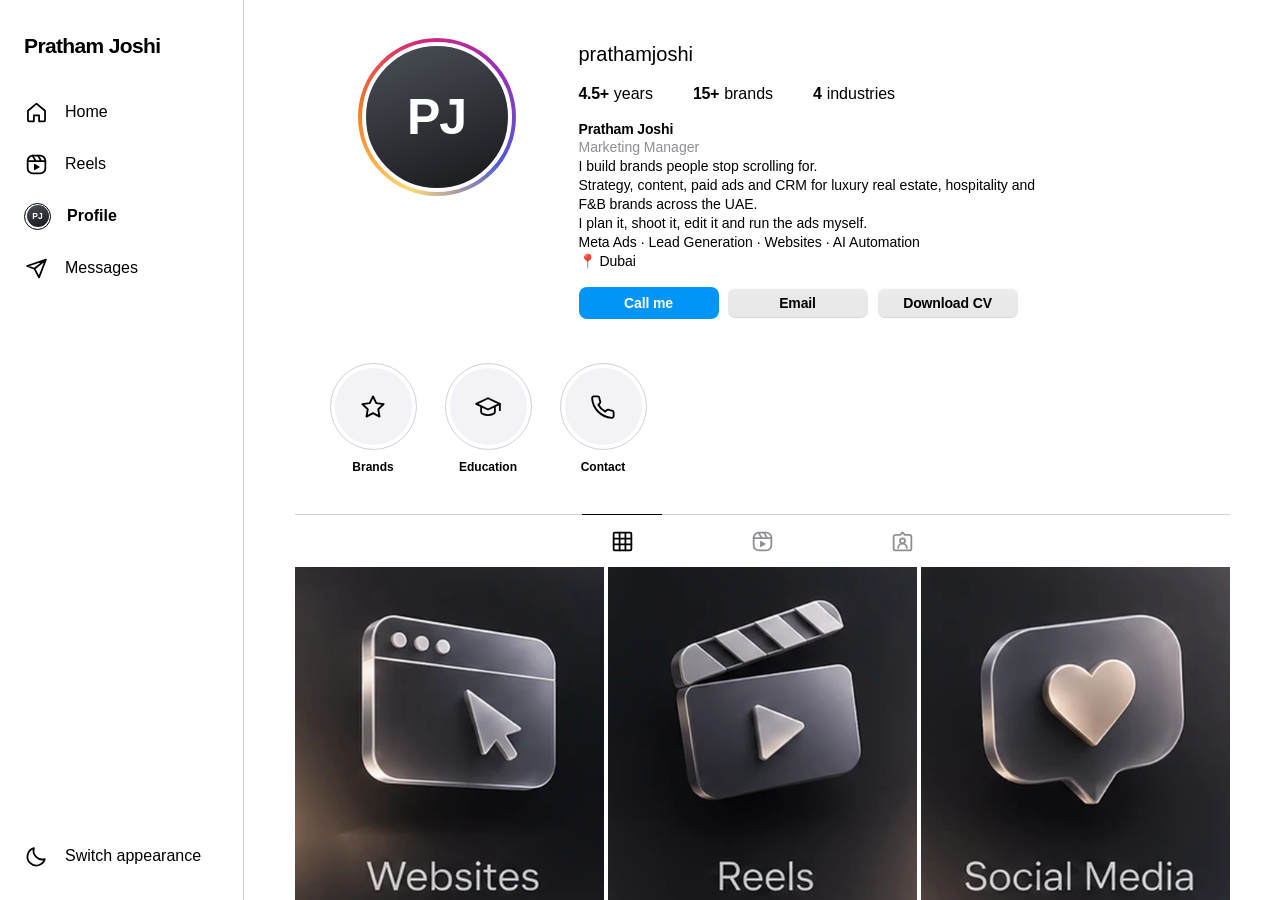
==== commit 7afc0558: "Add files via upload" ====
--- a/index.html
+++ b/index.html
@@ -2,132 +2,780 @@
 <html lang="en">
 <head>
 <meta charset="utf-8">
-<meta name="viewport" content="width=device-width, initial-scale=1">
-<title>Pratham Joshi — Marketing, Creative, Web &amp; AI</title>
-<meta name="description" content="Pratham Joshi — social media, Meta ads, graphics, photo &amp; video, websites, apps and AI agents for real estate.">
-<meta property="og:title" content="Pratham Joshi — Marketing, Creative, Web &amp; AI">
-<meta property="og:description" content="Pratham Joshi — social media, Meta ads, graphics, photo &amp; video, websites, apps and AI agents for real estate.">
-<meta property="og:type" content="website">
-<meta name="theme-color" content="#111111">
-<link rel="icon" href="data:image/svg+xml,%3Csvg xmlns=%27http://www.w3.org/2000/svg%27 viewBox=%270 0 64 64%27%3E%3Crect width=%2764%27 height=%2764%27 rx=%2716%27 fill=%27%23111%27/%3E%3Ctext x=%2732%27 y=%2745%27 font-size=%2738%27 font-family=%27Arial Black%27 text-anchor=%27middle%27 fill=%27%23fff%27%3EP%3C/text%3E%3C/svg%3E">
-<link rel="preconnect" href="https://fonts.googleapis.com">
-<link rel="preconnect" href="https://fonts.gstatic.com" crossorigin>
-<link href="https://fonts.googleapis.com/css2?family=Geist:wght@400;500&family=Geist+Mono:wght@500&family=Inter:wght@400;500;600&family=Sofia+Sans+Extra+Condensed:wght@800;900&display=swap" rel="stylesheet">
-<script>if (innerWidth <= 810) document.documentElement.classList.add('m');</script>
-<link rel="stylesheet" href="assets/style.css?v=20261027b">
+<meta name="viewport" content="width=device-width, initial-scale=1, viewport-fit=cover">
+<meta name="theme-color" content="#ffffff" media="(prefers-color-scheme: light)">
+<meta name="theme-color" content="#000000" media="(prefers-color-scheme: dark)">
+<title>Pratham Joshi (@prathamjoshi) · Marketing Manager</title>
+<meta name="description" content="Pratham Joshi, Marketing Manager in Dubai. 4.5+ years, 15+ brands. Websites, reels, social media and branding work.">
+<script>try{var t=localStorage.getItem("theme");if(t==="light"||t==="dark")document.documentElement.setAttribute("data-theme",t)}catch(e){}</script>
+<style>
+/* Layout: one iOS app with three screens (Home feed, Reels, Profile) under a floating glass tab bar. Full-screen on a phone; inside an iPhone frame beside a short intro on larger screens. */
+:root{
+  --bg:#ffffff; --fg:#000000; --soft:#8e8e93; --line:#d1d1d6; --chip:#f2f2f7; --primary:#0a84ff; --media:#f2f2f7; --like:#ff3b30;
+  --bar:rgba(255,255,255,.74);
+  --g-bg:rgba(255,255,255,.58); --g-brd:rgba(255,255,255,.95); --g-edge:rgba(0,0,0,.07); --g-pill:rgba(0,0,0,.09); --g-shadow:0 12px 34px rgba(0,0,0,.16),0 2px 6px rgba(0,0,0,.07); --g-shine:rgba(255,255,255,.7);
+  --page:#eeeef2; --page-fg:#0b0b0f; --page-soft:#6c6c72;
+  --ui:-apple-system,BlinkMacSystemFont,"SF Pro Text","SF Pro Display","Helvetica Neue",Helvetica,Arial,sans-serif;
+  --ring:conic-gradient(from 200deg,#feda75,#fa7e1e,#d62976,#962fbf,#4f5bd5,#feda75);
+  --sat:env(safe-area-inset-top,0px); --sab:env(safe-area-inset-bottom,0px); --dock:calc(64px + max(12px,var(--sab)));
+  --ease:cubic-bezier(.22,.9,.24,1);
+}
+@media (prefers-color-scheme: dark){
+  :root:not([data-theme="light"]){ --bg:#000000; --fg:#ffffff; --soft:#98989f; --line:#2c2c2e; --chip:#1c1c1e; --media:#0d0d0f; --bar:rgba(0,0,0,.66);
+    --g-bg:rgba(58,58,64,.42); --g-brd:rgba(255,255,255,.2); --g-edge:rgba(255,255,255,.05); --g-pill:rgba(255,255,255,.17); --g-shadow:0 14px 40px rgba(0,0,0,.65),0 2px 8px rgba(0,0,0,.4); --g-shine:rgba(255,255,255,.22);
+    --page:#08080a; --page-fg:#f5f5f7; --page-soft:#98989f; color-scheme:dark }
+}
+:root[data-theme="dark"]{ --bg:#000000; --fg:#ffffff; --soft:#98989f; --line:#2c2c2e; --chip:#1c1c1e; --media:#0d0d0f; --bar:rgba(0,0,0,.66);
+    --g-bg:rgba(58,58,64,.42); --g-brd:rgba(255,255,255,.2); --g-edge:rgba(255,255,255,.05); --g-pill:rgba(255,255,255,.17); --g-shadow:0 14px 40px rgba(0,0,0,.65),0 2px 8px rgba(0,0,0,.4); --g-shine:rgba(255,255,255,.22);
+    --page:#08080a; --page-fg:#f5f5f7; --page-soft:#98989f; color-scheme:dark }
+:root[data-theme="light"]{color-scheme:light}
+/* screens that sit on black (Reels) always use the dark glass */
+.on-dark{ --fg:#ffffff; --soft:#b9b9c0; --g-bg:rgba(58,58,64,.42); --g-brd:rgba(255,255,255,.2); --g-edge:rgba(255,255,255,.05); --g-pill:rgba(255,255,255,.17); --g-shadow:0 14px 40px rgba(0,0,0,.65),0 2px 8px rgba(0,0,0,.4); --g-shine:rgba(255,255,255,.22) }
+
+*{box-sizing:border-box;-webkit-tap-highlight-color:transparent}
+[hidden]{display:none!important}
+html,body{margin:0;height:100%}
+body{background:var(--bg);color:var(--fg);font-family:var(--ui);font-size:14px;line-height:18px;-webkit-font-smoothing:antialiased;overflow:hidden}
+button{font:inherit;color:inherit;background:none;border:0;padding:0;cursor:pointer}
+a{color:inherit;text-decoration:none}
+:focus-visible{outline:2px solid var(--primary);outline-offset:2px}
+svg{display:block}
+.ic{width:25px;height:25px;fill:none;stroke:currentColor;stroke-width:1.7;stroke-linecap:round;stroke-linejoin:round}
+
+/* the glass material: blurred, saturated backdrop, bright rim, soft top shine */
+.glass{position:relative;background:var(--g-bg);-webkit-backdrop-filter:blur(26px) saturate(190%);backdrop-filter:blur(26px) saturate(190%);border:.5px solid var(--g-brd);box-shadow:var(--g-shadow),inset 0 1px 0 var(--g-shine),inset 0 -1px 0 var(--g-edge)}
+.glass::before{content:"";position:absolute;inset:0;border-radius:inherit;background:linear-gradient(180deg,var(--g-shine),transparent 42%);opacity:.35;pointer-events:none}
+
+.device{height:100dvh;position:relative;padding-left:env(safe-area-inset-left,0px);padding-right:env(safe-area-inset-right,0px)}
+.screen{position:relative;height:100%;overflow:hidden;background:var(--bg)}
+.view{position:absolute;inset:0;overflow-y:auto;overscroll-behavior:contain;-webkit-overflow-scrolling:touch;padding-bottom:var(--dock)}
+.aside,.brand,.lbl,.uname,.i-close{display:none}
+
+/* top bars */
+.top,.vbar{background:var(--bar);-webkit-backdrop-filter:saturate(180%) blur(22px);backdrop-filter:saturate(180%) blur(22px)}
+.top{position:sticky;top:0;z-index:3;height:calc(48px + var(--sat));padding:var(--sat) 14px 0 16px;display:flex;align-items:center;justify-content:space-between}
+.top b{font-size:22px;font-weight:700;letter-spacing:-.022em}
+.round{width:36px;height:36px;border-radius:50%;display:grid;place-items:center;transition:transform .25s var(--ease)}
+.round:active{transform:scale(.9)}
+.round .ic{width:19px;height:19px;position:relative}
+.tr{display:flex;gap:8px}
+.i-sun{display:none}
+:root[data-theme="dark"] .i-sun{display:block}:root[data-theme="dark"] .i-moon{display:none}
+@media (prefers-color-scheme: dark){:root:not([data-theme="light"]) .i-sun{display:block}:root:not([data-theme="light"]) .i-moon{display:none}}
+.dockbar .themeside{display:none}
+
+/* profile header */
+.head{display:grid;grid-template-columns:auto 1fr;column-gap:22px;align-items:center;padding:6px 16px 0}
+.dp{width:90px;height:90px;border-radius:50%;padding:2.5px;background:var(--ring)}
+.dp>div{width:100%;height:100%;border-radius:50%;border:3px solid var(--bg);background:linear-gradient(160deg,#4b4f57,#17181b);display:grid;place-items:center;color:#fff;font-weight:600;font-size:27px;letter-spacing:-.02em;overflow:hidden}
+.dp img,.mini img,.me img,.story i img{width:100%;height:100%;object-fit:cover}
+.id{display:flex;flex-direction:column;gap:9px;min-width:0}
+.id .name{font-weight:600;font-size:15px;letter-spacing:-.01em}
+.stats{display:flex;gap:28px;margin:0;padding:0;list-style:none}
+.stats li{display:flex;flex-direction:column}
+.stats b{font-size:17px;font-weight:600;line-height:21px;letter-spacing:-.02em}
+.stats span{font-size:13px;line-height:17px}
+.bio{grid-column:1/-1;padding-top:12px;display:flex;flex-direction:column;font-size:14px;line-height:19px}
+.bio .role{color:var(--soft)}
+.bio p{margin:0;white-space:pre-line}
+.actions{grid-column:1/-1;display:flex;gap:7px;padding-top:14px}
+.btn{flex:1;min-width:0;height:36px;border-radius:12px;font-weight:600;font-size:14px;letter-spacing:-.01em;display:flex;align-items:center;justify-content:center;white-space:nowrap;padding:0 10px;transition:transform .25s var(--ease),opacity .2s}
+.btn.glass{box-shadow:inset 0 1px 0 var(--g-shine),inset 0 -1px 0 var(--g-edge);background:var(--g-pill)}
+.btn span{position:relative}
+.btn.primary{background:linear-gradient(180deg,#3d9bff,#0a84ff);color:#fff;box-shadow:inset 0 1px 0 rgba(255,255,255,.4),0 4px 14px rgba(10,132,255,.35)}
+.btn:active{transform:scale(.96);opacity:.8}
+
+/* highlights / stories */
+.hl{display:flex;gap:12px;overflow-x:auto;padding:18px 14px 14px;scrollbar-width:none}
+.hl::-webkit-scrollbar{display:none}
+.hl button{display:flex;flex-direction:column;align-items:center;gap:6px;font-size:11.5px;line-height:14px;width:72px;flex:none;transition:transform .2s var(--ease)}
+.hl button:active{transform:scale(.94)}
+.hl i{width:66px;height:66px;border-radius:50%;border:1px solid var(--line);padding:3px;display:block}
+.hl i span{width:100%;height:100%;border-radius:50%;display:grid;place-items:center;background:var(--chip);overflow:hidden}
+.hl i svg{width:24px;height:24px;stroke-width:1.5}
+.hl .story i{border:0;padding:2.5px;background:var(--ring)}
+.hl .story i span{border:2.5px solid var(--bg);background:linear-gradient(160deg,#4b4f57,#17181b);color:#fff;font-weight:600;font-size:19px;font-style:normal}
+.hl.feedrow{border-bottom:.5px solid var(--line);padding-top:8px}
+
+/* tabs + grid */
+.tabs{display:flex;border-bottom:.5px solid var(--line)}
+.tabs button{flex:1;height:44px;display:grid;place-items:center;color:var(--soft);position:relative;transition:color .2s}
+.tabs button[aria-selected="true"]{color:var(--fg)}
+.tabs button[aria-selected="true"]::after{content:"";position:absolute;left:0;right:0;bottom:-.5px;height:1px;background:var(--fg)}
+.grid{display:grid;grid-template-columns:repeat(3,1fr);gap:1.5px;padding-top:1.5px}
+.post{position:relative;aspect-ratio:3/4;overflow:hidden;color:#fff;text-align:left;display:block;width:100%;transition:opacity .15s}
+.post:active{opacity:.7}
+.post>img.cover{position:absolute;inset:0;width:100%;height:100%;object-fit:cover}
+.post.has-cover::before{display:none}
+.post.has-cover .multi{display:none}
+.post::before{content:"";position:absolute;inset:0;background:linear-gradient(155deg,rgba(255,255,255,.13),transparent 46%),linear-gradient(to top,rgba(0,0,0,.42),transparent 55%)}
+.post .thumb{position:absolute;left:11%;right:11%;top:13%;height:47%}
+.post .thumb img{width:100%;height:100%;object-fit:contain;filter:drop-shadow(0 6px 10px rgba(0,0,0,.4))}
+.post .mark{position:absolute;left:10%;top:9%;font-size:50px;line-height:1;font-weight:200;letter-spacing:-.04em;opacity:.92}
+.post .cap{position:absolute;left:10%;right:8%;bottom:9%;display:flex;flex-direction:column;gap:3px}
+.post .cap small{font-size:8.5px;line-height:11px;font-weight:600;letter-spacing:.13em;text-transform:uppercase;opacity:.66}
+.post .cap strong{font-size:15.5px;line-height:18px;font-weight:600;letter-spacing:-.02em}
+.post .multi{position:absolute;right:7px;top:7px;width:16px;height:16px;z-index:1;fill:#fff;filter:drop-shadow(0 1px 2px rgba(0,0,0,.4))}
+
+/* mockup covers: devices drawn in CSS, sized in cqw so they scale with the tile */
+.post.sc{container-type:inline-size;background:radial-gradient(80cqw 70cqw at 70% 30%,color-mix(in srgb,var(--acc) 34%,transparent),transparent 70%),linear-gradient(180deg,#17171b,#08080a)}
+.post.sc::before{z-index:2;background:linear-gradient(to top,rgba(0,0,0,.8),transparent 42%)}
+.post.sc .cap{left:9cqw;right:8cqw;bottom:8cqw;z-index:3;gap:1.5cqw}
+.post.sc .cap strong{font-size:12cqw;line-height:1.05;letter-spacing:-.03em}
+.post.sc .cap small{font-size:7.2cqw;line-height:1.2;font-weight:400;letter-spacing:0;text-transform:none;opacity:.62}
+.post.sc .multi{z-index:3}
+.sn{position:absolute;inset:0}
+.sn span,.sn i,.sn b,.sn img{position:absolute;display:block;font-style:normal}
+.sn .laptop{left:13cqw;right:13cqw;top:20cqw;height:50cqw;transform:perspective(170cqw) rotateY(-18deg) rotateX(7deg);filter:drop-shadow(0 6cqw 8cqw rgba(0,0,0,.55))}
+.sn .laptop i{inset:0 0 3cqw;border:1.6cqw solid #202024;border-radius:3cqw 3cqw 0 0;background:#fff left top/cover no-repeat}
+.sn .laptop b{left:-7cqw;right:-7cqw;bottom:0;height:3cqw;border-radius:0 0 4cqw 4cqw;background:linear-gradient(#d6d6db,#85858c)}
+.sn .shot3{left:3cqw;right:3cqw;top:12cqw;height:76cqw;background:center/contain no-repeat;filter:drop-shadow(0 6cqw 8cqw rgba(0,0,0,.55))}
+.sn .bcard{width:54cqw;aspect-ratio:1.62;border-radius:3cqw;filter:drop-shadow(0 4cqw 6cqw rgba(0,0,0,.5));background-repeat:no-repeat}
+.sn .c-back{left:14cqw;top:22cqw;transform:rotate(-14deg);background-color:#e06a12;background-size:205%;background-position:0 0}
+.sn .c-front{left:30cqw;top:38cqw;transform:rotate(7deg);background-color:#fff;background-size:250%;background-position:100% 0}
+.sn .swatch{right:10cqw;top:16cqw;width:16cqw;aspect-ratio:1;border-radius:4cqw;background:#17171a;border:.5px solid rgba(255,255,255,.25);box-shadow:-5cqw 5cqw 0 -1cqw var(--acc)}
+.sn .lanyard{left:50%;top:-4cqw;width:3cqw;height:24cqw;margin-left:-1.5cqw;background:var(--acc);transform:rotate(4deg);transform-origin:top}
+.sn .badge{left:27cqw;top:18cqw;width:46cqw;aspect-ratio:3/4.1;border-radius:5cqw;background:linear-gradient(170deg,#fafafc,#d9d9e0);transform:rotate(4deg);filter:drop-shadow(0 6cqw 8cqw rgba(0,0,0,.55))}
+.sn .badge::before{content:"";position:absolute;left:50%;top:3cqw;width:10cqw;height:2.4cqw;margin-left:-5cqw;border-radius:2cqw;background:#17171a}
+.sn .badge .pj{left:50%;top:22%;width:38%;aspect-ratio:1;margin-left:-19%;border-radius:50%;background:linear-gradient(160deg,#4b4f57,#17181b);color:#fff;display:grid;place-items:center;font-size:7cqw;font-weight:600;overflow:hidden}
+.sn .badge .pj img{position:static;width:100%;height:100%;object-fit:cover}
+.sn .badge .n1{left:18%;right:18%;top:62%;height:5.5%;border-radius:1cqw;background:#17171a}
+.sn .badge .n2{left:28%;right:28%;top:72%;height:4.5%;border-radius:1cqw;background:#8f8f98}
+.sn .badge .chip{left:32%;right:32%;bottom:7%;height:7%;border-radius:2cqw;background:var(--acc)}
+.sn .apps{left:17cqw;top:14cqw;width:66cqw;aspect-ratio:1;display:grid;grid-template-columns:repeat(3,1fr);gap:5cqw;transform:perspective(170cqw) rotateX(18deg) rotateZ(-8deg);filter:drop-shadow(0 6cqw 8cqw rgba(0,0,0,.5))}
+.sn .apps i{position:static;border-radius:28%;box-shadow:inset 0 .5cqw 0 rgba(255,255,255,.35)}
+/* the Reels cover: bright, and the centre phone plays through the reel frames */
+.post.sc.hot{background:radial-gradient(90cqw 80cqw at 85% 8%,#ffd24a,transparent 60%),linear-gradient(165deg,#ff2d75 0%,#ff5a3c 52%,#ff9a2e 100%)}
+.post.sc.hot::before{background:linear-gradient(to top,rgba(60,0,20,.82),transparent 40%)}
+.sn .ph{aspect-ratio:9/18.5;border-radius:7cqw;background:#101013;padding:1.3cqw;filter:drop-shadow(0 5cqw 8cqw rgba(70,0,20,.55));overflow:hidden}
+.sn .ph img{inset:1.3cqw;width:calc(100% - 2.6cqw);height:calc(100% - 2.6cqw);object-fit:cover;border-radius:5.8cqw}
+.sn .ph.l{left:5cqw;top:25cqw;width:31cqw;transform:rotate(-13deg)}
+.sn .ph.r{right:5cqw;top:25cqw;width:31cqw;transform:rotate(13deg)}
+.sn .ph.m{left:29cqw;top:11cqw;width:42cqw;z-index:1}
+.sn .ph.m::after{content:"";position:absolute;left:50%;top:3.2cqw;width:11cqw;height:3cqw;margin-left:-5.5cqw;border-radius:2cqw;background:#000;z-index:2}
+.sn .ph.m .f{opacity:0;animation:reelfade 10s infinite}
+.sn .ph.m .f:nth-of-type(2){animation-delay:2.5s}.sn .ph.m .f:nth-of-type(3){animation-delay:5s}.sn .ph.m .f:nth-of-type(4){animation-delay:7.5s}
+@keyframes reelfade{0%{opacity:0}4%,25%{opacity:1}29%,100%{opacity:0}}
+.sn .playb{left:50%;top:44%;width:13cqw;height:13cqw;margin:-6.5cqw 0 0 -6.5cqw;border-radius:50%;z-index:2;background:rgba(255,255,255,.24);-webkit-backdrop-filter:blur(6px);backdrop-filter:blur(6px);border:.5px solid rgba(255,255,255,.6)}
+.sn .playb::after{content:"";position:absolute;left:5cqw;top:3.6cqw;border-left:4.4cqw solid #fff;border-top:2.9cqw solid transparent;border-bottom:2.9cqw solid transparent}
+.sn .prog{left:12%;right:12%;bottom:6%;height:.9cqw;border-radius:1cqw;background:rgba(255,255,255,.35);z-index:2;overflow:hidden}
+.sn .prog::after{content:"";position:absolute;inset:0;background:#fff;transform-origin:left;animation:reelprog 2.5s linear infinite}
+@keyframes reelprog{from{transform:scaleX(0)}to{transform:scaleX(1)}}
+.sn .views{left:7cqw;top:7cqw;z-index:3;font-size:6.6cqw;line-height:1;font-weight:600;color:#fff;padding:3cqw 4.6cqw;border-radius:99px;background:rgba(255,255,255,.22);-webkit-backdrop-filter:blur(10px) saturate(1.6);backdrop-filter:blur(10px) saturate(1.6);border:.5px solid rgba(255,255,255,.55);box-shadow:inset 0 1px 0 rgba(255,255,255,.4)}
+@media (prefers-reduced-motion:reduce){.sn .ph.m .f{animation:none}.sn .ph.m .f:nth-of-type(1){opacity:1}.sn .prog::after{animation:none;transform:scaleX(.4)}}
+/* message screen, styled as a DM thread */
+.dockbar{--tw:74px}
+@media (max-width:359px){.dockbar{--tw:66px}}
+@media (max-width:767px){.dockbar #side-dm{order:1}.dockbar [data-view="profile"]{order:2}}
+.dm{position:absolute;inset:0;z-index:15;background:var(--bg);color:var(--fg);display:flex;flex-direction:column;visibility:hidden}
+.dm.open{visibility:visible}
+.dm-top{flex:none;display:flex;align-items:center;gap:10px;height:calc(52px + var(--sat));padding:var(--sat) 12px 0 10px;border-bottom:.5px solid var(--line)}
+.dm-top .who{display:flex;flex-direction:column;line-height:17px;min-width:0}
+.dm-top .who b{font-size:15px;font-weight:600}
+.dm-top .who span{font-size:12px;color:var(--soft)}
+.dm-body{flex:1;min-height:0;overflow-y:auto;overscroll-behavior:contain;padding:18px 14px 10px;display:flex;flex-direction:column;gap:4px}
+.dm-intro{display:flex;flex-direction:column;align-items:center;gap:3px;padding:10px 0 22px;text-align:center}
+.dm-intro .mini{width:84px;height:84px;font-size:26px;margin-bottom:8px}
+.dm-intro b{font-size:18px;font-weight:600;letter-spacing:-.02em}
+.dm-intro span{font-size:13px;color:var(--soft)}
+.dm-day{align-self:center;font-size:11.5px;color:var(--soft);padding:4px 0 10px}
+.bub{max-width:78%;padding:9px 14px;border-radius:20px;font-size:15px;line-height:20px;overflow-wrap:anywhere;white-space:pre-wrap;animation:bub .3s var(--ease) both}
+.bub.them{align-self:flex-start;background:var(--chip);border-bottom-left-radius:6px}
+.bub.mine{align-self:flex-end;color:#fff;background:linear-gradient(160deg,#7a5cff,#3d7bff);border-bottom-right-radius:6px;margin-top:8px}
+.bub.them+.bub.mine,.bub.mine+.bub.them{margin-top:10px}
+@keyframes bub{from{opacity:0;transform:translateY(8px) scale(.97)}}
+.dm-send{display:flex;flex-wrap:wrap;gap:8px;margin-top:10px}
+.dm-send a{height:36px;padding:0 16px;border-radius:99px;display:inline-flex;align-items:center;gap:7px;font-weight:600;font-size:14px;color:#fff;background:var(--primary)}
+.dm-send a.wa{background:#1fa855}
+.dm-send svg{width:17px;height:17px}
+.dm-quick{flex:none;display:flex;gap:8px;overflow-x:auto;padding:6px 14px 8px;scrollbar-width:none}
+.dm-quick::-webkit-scrollbar{display:none}
+.dm-quick button{flex:none;height:34px;padding:0 14px;border-radius:99px;border:1px solid var(--line);font-size:14px;font-weight:500;white-space:nowrap}
+.dm-quick button:active{background:var(--chip)}
+.dm-form{flex:none;display:flex;align-items:center;gap:8px;margin:0 12px calc(var(--dock) + 6px);padding:5px 6px 5px 16px;border-radius:99px;border:1px solid var(--line)}
+.dm-form input{flex:1;min-width:0;height:34px;border:0;outline:0;background:none;color:inherit;font:inherit;font-size:16px}
+.dm-form input::placeholder{color:var(--soft)}
+.dm-form button{height:34px;padding:0 14px;border-radius:99px;font-weight:600;font-size:15px;color:var(--primary)}
+.dm-form button:disabled{opacity:.35}
+@media (prefers-reduced-motion:reduce){.dm,.dm.open{transition:none}.bub{animation:none}}
+@media (min-width:768px){
+  .dm{position:fixed;left:var(--side);z-index:45}
+  .dm-top,.dm-body,.dm-quick{width:100%;max-width:680px;margin-left:auto;margin-right:auto}
+  .dm-top{height:68px;border-bottom:0}
+  .dm-form{width:calc(100% - 24px);max-width:656px;margin:0 auto 24px}
+}
+
+/* loading screen */
+.splash{position:fixed;inset:0;z-index:100;background:var(--bg);color:var(--fg);display:grid;place-items:center;transition:opacity .45s ease,visibility 0s .45s}
+.splash.done{opacity:0;visibility:hidden;pointer-events:none}
+.sp-dp{position:relative;width:104px;height:104px;animation:sp-in .6s var(--ease) both}
+.sp-dp::before{content:"";position:absolute;inset:0;border-radius:50%;background:var(--ring);animation:sp-spin 1.15s linear infinite}
+.sp-dp span{position:absolute;inset:3px;border-radius:50%;border:3.5px solid var(--bg);background:linear-gradient(160deg,#4b4f57,#17181b);color:#fff;display:grid;place-items:center;font-weight:600;font-size:30px;letter-spacing:-.02em;overflow:hidden}
+.sp-dp img{width:100%;height:100%;object-fit:cover}
+.sp-from{position:absolute;left:0;right:0;bottom:calc(34px + env(safe-area-inset-bottom,0px));text-align:center;display:flex;flex-direction:column;gap:3px;animation:sp-in .6s .15s var(--ease) both}
+.sp-from small{font-size:12.5px;color:var(--soft)}
+.sp-from b{font-size:17px;font-weight:600;letter-spacing:-.02em;background:linear-gradient(90deg,#fa7e1e,#d62976 50%,#4f5bd5);-webkit-background-clip:text;background-clip:text;color:transparent}
+@keyframes sp-spin{to{transform:rotate(360deg)}}
+@keyframes sp-in{from{opacity:0;transform:scale(.9)}}
+@media (prefers-reduced-motion:reduce){.sp-dp::before,.sp-dp,.sp-from{animation:none}.splash{transition:none}}
+.empty{grid-column:1/-1;text-align:center;color:var(--soft);padding:48px 16px}
+
+/* floating glass tab bar */
+.dockbar{position:absolute;left:50%;bottom:max(12px,var(--sab));transform:translateX(-50%);z-index:20;border-radius:99px;padding:5px;display:flex}
+.dockbar .pill{position:absolute;left:5px;top:5px;width:var(--tw);transform:translateX(calc(var(--slot,0) * var(--tw)));height:46px;border-radius:99px;background:var(--g-pill);box-shadow:inset 0 1px 0 var(--g-shine),inset 0 -1px 0 var(--g-edge);transition:transform .5s var(--ease)}
+.dockbar button{position:relative;width:var(--tw);height:46px;display:grid;place-items:center;border-radius:99px;transition:transform .25s var(--ease)}
+.dockbar button:active{transform:scale(.88)}
+.dockbar button[aria-current="page"] .ic{stroke-width:2.1}
+#side-dm[aria-current="page"] .ic{fill:currentColor;stroke-width:1.4}
+.me{width:27px;height:27px;border-radius:50%;border:1.5px solid transparent;padding:1.5px;display:block;transition:border-color .2s}
+.dockbar button[aria-current="page"] .me{border-color:var(--fg)}
+.me span{width:100%;height:100%;border-radius:50%;background:linear-gradient(160deg,#4b4f57,#17181b);color:#fff;display:grid;place-items:center;font-weight:600;font-size:8.5px;overflow:hidden}
+
+.toast{position:absolute;left:50%;bottom:calc(var(--dock) + 10px);transform:translateX(-50%);z-index:30;padding:10px 18px;border-radius:99px;font-size:14px;font-weight:500;white-space:nowrap}
+.toast span{position:relative}
+
+/* a post, used in the Home feed and when a grid tile opens */
+.card{padding-bottom:10px}
+.vhead{display:flex;align-items:center;gap:10px;padding:10px 12px}
+.mini{width:32px;height:32px;border-radius:50%;background:linear-gradient(160deg,#4b4f57,#17181b);color:#fff;display:grid;place-items:center;font-weight:600;font-size:11px;overflow:hidden;flex:none}
+.vhead div{flex:1;min-width:0;line-height:16px}
+.vhead b{font-weight:600;font-size:13.5px}
+.vhead div span{display:block;font-size:12px;color:var(--soft)}
+.stage{position:relative;background:var(--media)}
+.track{display:flex;overflow-x:auto;scroll-snap-type:x mandatory;scrollbar-width:none;aspect-ratio:var(--ar,1/1);max-height:62dvh;width:100%}
+.track::-webkit-scrollbar{display:none}
+.slide{flex:0 0 100%;scroll-snap-align:start;scroll-snap-stop:always;display:grid;place-items:center;min-width:0;height:100%;position:relative}
+.slide img{width:100%;height:100%;object-fit:contain;padding:14px}
+.slide.text{color:#fff;padding:9%;place-items:start;align-content:center;gap:8px;overflow:auto}
+.slide.text::before{content:"";position:absolute;inset:0;background:linear-gradient(155deg,rgba(255,255,255,.1),transparent 50%);pointer-events:none}
+.slide.text h3{margin:0;font-weight:700;font-size:26px;line-height:1.08;letter-spacing:-.03em;text-wrap:balance}
+.slide.text .sub{font-size:13px;line-height:17px;opacity:.7;margin:0}
+.slide.text ul{margin:10px 0 0;padding:0;list-style:none;display:flex;flex-direction:column;font-size:15px;line-height:20px;user-select:text;-webkit-user-select:text;width:100%}
+.slide.text li{padding:9px 0;border-top:.5px solid rgba(255,255,255,.2)}
+.nav{position:absolute;top:50%;margin-top:-15px;width:30px;height:30px;border-radius:50%;display:none;place-items:center;color:#fff;--g-bg:rgba(40,40,44,.45);--g-brd:rgba(255,255,255,.3);--g-shine:rgba(255,255,255,.3);--g-shadow:0 2px 10px rgba(0,0,0,.3)}
+.nav svg{width:12px;height:12px;position:relative}
+.nav.prev{left:10px} .nav.next{right:10px}
+.count{position:absolute;right:12px;top:12px;color:#fff;font-size:12px;line-height:16px;font-weight:500;padding:4px 10px;border-radius:99px;--g-bg:rgba(40,40,44,.45);--g-brd:rgba(255,255,255,.3);--g-shine:rgba(255,255,255,.3);--g-shadow:0 2px 10px rgba(0,0,0,.25)}
+.count span{position:relative}
+.acts{display:grid;grid-template-columns:1fr auto 1fr;align-items:center;padding:6px 6px 2px}
+.acts>div{display:flex;align-items:center}
+.acts button,.acts a{width:42px;height:42px;display:grid;place-items:center;transition:transform .25s var(--ease)}
+.acts button:active,.acts a:active{transform:scale(.8)}
+.heart[aria-pressed="true"] svg{fill:var(--like);stroke:var(--like);animation:pop .35s var(--ease)}
+@keyframes pop{0%{transform:scale(.6)}60%{transform:scale(1.22)}100%{transform:scale(1)}}
+.dots{display:flex;justify-content:center;gap:4px}
+.dots i{width:6px;height:6px;border-radius:50%;background:var(--line);transition:background .2s}
+.dots i.on{background:var(--primary)}
+.info{padding:2px 14px 12px;display:flex;flex-direction:column;gap:8px;font-size:14px;line-height:19px}
+.info .now b{display:block;font-size:15px;font-weight:600;line-height:20px;letter-spacing:-.01em}
+.info .now span{color:var(--soft)}
+.info p{margin:0}
+.info p b{font-weight:600}
+.visit{align-self:flex-start;height:34px;border-radius:10px;background:var(--primary);color:#fff;font-weight:600;padding:0 16px;display:inline-flex;align-items:center}
+
+/* opened post: pushes in from the right like an iOS navigation stack */
+.viewer{position:absolute;inset:0;z-index:10;background:var(--bg);overflow-y:auto;overscroll-behavior:contain;padding-bottom:var(--dock);transform:translateX(100%);visibility:hidden;transition:transform .42s var(--ease),visibility 0s .42s;box-shadow:-12px 0 40px rgba(0,0,0,.18)}
+.viewer.open{transform:none;visibility:visible;transition:transform .42s var(--ease)}
+.vbar{position:sticky;top:0;z-index:2;height:calc(48px + var(--sat));padding:var(--sat) 10px 0;display:grid;grid-template-columns:44px 1fr 44px;align-items:center;text-align:center}
+.vbar small{display:block;font-size:11px;line-height:13px;color:var(--soft);font-weight:600;text-transform:uppercase;letter-spacing:.03em}
+.vbar b{font-size:16px;line-height:20px;font-weight:600;letter-spacing:-.01em}
+
+/* reels */
+#view-reels{background:#000;color:#fff;padding-bottom:0;scroll-snap-type:y mandatory;scrollbar-width:none}
+#view-reels::-webkit-scrollbar{display:none}
+.rtitle{position:absolute;left:16px;top:calc(var(--sat) + 10px);z-index:5;font-size:22px;font-weight:700;letter-spacing:-.022em;color:#fff;text-shadow:0 1px 8px rgba(0,0,0,.5);pointer-events:none}
+.reel{position:relative;height:100%;scroll-snap-align:start;scroll-snap-stop:always}
+.rcard{position:absolute;inset:0;display:grid;place-items:center;overflow:hidden;color:#fff;background:#000}
+.reel .bgblur{position:absolute;inset:-12%;width:124%;height:124%;object-fit:cover;filter:blur(38px) saturate(140%) brightness(.5)}
+.reel .shot{position:absolute;left:0;right:0;top:calc(var(--sat) + 52px);bottom:calc(var(--dock) + 132px);width:100%;height:calc(100% - var(--sat) - var(--dock) - 184px);object-fit:contain;padding:0 18px;filter:drop-shadow(0 18px 30px rgba(0,0,0,.5))}
+.rcard::after{content:"";position:absolute;inset:auto 0 0;height:46%;background:linear-gradient(to top,rgba(0,0,0,.72),transparent);pointer-events:none}
+.rmeta{position:absolute;left:14px;right:78px;bottom:calc(var(--dock) + 10px);z-index:2;display:flex;flex-direction:column;gap:8px}
+.rmeta .who{display:flex;align-items:center;gap:9px;font-weight:600;font-size:14px}
+.rmeta strong{font-size:16px;line-height:20px;font-weight:600;letter-spacing:-.015em}
+.rmeta .views{align-self:flex-start;font-size:12.5px;font-weight:500;padding:5px 11px;border-radius:99px}
+.rmeta .views span{position:relative}
+.rside{position:absolute;right:10px;bottom:calc(var(--dock) + 10px);z-index:2;display:flex;flex-direction:column;gap:12px}
+.rside .round{width:44px;height:44px}
+.rside .round .ic{width:22px;height:22px}
+
+/* phone on its side (narrow enough to keep the phone layout): reel picture beside the caption */
+@media (max-width:767px) and (orientation:landscape) and (max-height:500px){
+  .reel .shot{top:calc(var(--sat) + 10px);bottom:calc(var(--dock) + 2px);height:calc(100% - var(--sat) - var(--dock) - 12px);left:36%;right:64px;width:auto;padding:0}
+  .rmeta{right:66%}
+  .rside{gap:8px}
+  .rside .round{width:40px;height:40px}
+  .track{max-height:none;aspect-ratio:auto;height:calc(100dvh - var(--sat) - 150px);min-height:180px}
+}
+/* very small phones */
+@media (max-width:359px){.head{column-gap:14px}.dp{width:78px;height:78px}.dp>div{font-size:23px}.stats{gap:16px}.stats span{font-size:12.5px}.btn{font-size:13px;padding:0 6px}.actions{gap:5px}}
+@media (hover:hover){.nav{display:grid}.post:hover{opacity:.86}}
+@media (prefers-reduced-motion:no-preference){.track{scroll-behavior:smooth}}
+@media (prefers-reduced-motion:reduce){.viewer,.viewer.open,.dockbar .pill{transition:none}.heart[aria-pressed="true"] svg{animation:none}}
+
+/* desktop: the Instagram web layout (sidebar, web profile, centred feed, post pop-up) */
+@media (min-width:768px){
+  :root{--side:72px;--sat:0px;--sab:0px;--dock:0px}
+  .view{left:var(--side);padding-bottom:48px}
+  .top{display:none}
+
+  /* left sidebar */
+  .dockbar{left:0;top:0;bottom:0;transform:none;width:var(--side);border-radius:0;padding:8px 12px 20px;flex-direction:column;gap:4px;background:var(--bg);-webkit-backdrop-filter:none;backdrop-filter:none;border:0;border-right:1px solid var(--line);box-shadow:none}
+  .dockbar::before,.dockbar .pill{display:none}
+  .brand{display:flex;align-items:center;justify-content:center;height:76px;font-size:21px;font-weight:700;letter-spacing:-.03em;white-space:nowrap}
+  .brand .full{display:none}
+  .dockbar button{width:100%;height:48px;border-radius:8px;display:flex;align-items:center;justify-content:center;gap:16px;padding:0 12px;font-size:16px;transition:background .15s}
+  .dockbar button:hover{background:var(--chip)}
+  .dockbar button:active{transform:none;opacity:.6}
+  .dockbar button[aria-current="page"]{font-weight:700}
+  .dockbar .themeside{display:flex;margin-top:auto}
+
+  /* profile */
+  #view-profile main{max-width:975px;margin:0 auto;padding:38px 20px 0}
+  .head{grid-template-columns:284px 1fr;column-gap:0;padding:0 0 30px;align-items:start}
+  .dp{grid-row:1/5;width:158px;height:158px;padding:4px;justify-self:center}
+  .dp>div{font-size:50px;border-width:4px}
+  .id{display:contents}
+  .uname{display:block;grid-column:2;grid-row:1;margin:0;font-size:20px;font-weight:400;line-height:32px}
+  .stats{grid-column:2;grid-row:2;gap:40px;padding:14px 0 16px}
+  .stats li{flex-direction:row;gap:5px;align-items:baseline}
+  .stats b,.stats span{font-size:16px;line-height:20px}
+  .id .name{grid-column:2;grid-row:3;font-size:14px}
+  .bio{grid-column:2;grid-row:4;padding-top:0;max-width:62ch}
+  .actions{grid-column:2;grid-row:5;max-width:440px;gap:8px;padding-top:16px}
+  .btn{height:32px;border-radius:8px}
+  .btn.primary{box-shadow:none;background:#0095f6}
+  .hl{padding:14px 34px 40px;gap:26px}
+  .hl button{width:89px;font-size:12px;font-weight:600;gap:10px}
+  .hl i{width:87px;height:87px;padding:4px}
+  .hl i svg{width:30px;height:30px}
+  .tabs{border-bottom:0;border-top:1px solid var(--line);justify-content:center;gap:60px}
+  .tabs button{flex:none;width:80px;height:52px}
+  .tabs button[aria-selected="true"]::after{bottom:auto;top:-1px}
+  .grid{gap:4px;padding-top:0}
+  .post .cap strong{font-size:22px;line-height:26px}
+  .post .cap small{font-size:11px;line-height:14px}
+  .post .mark{font-size:88px}
+  .post .multi{width:22px;height:22px;right:12px;top:12px}
+
+  /* home feed */
+  #view-home{padding-top:22px}
+  #view-home .feedrow,#feed{max-width:470px;margin:0 auto}
+  .hl.feedrow{border-bottom:0;padding:8px 0 22px;gap:14px}
+  .hl.feedrow button{width:72px;font-weight:400;gap:6px}
+  .hl.feedrow i{width:66px;height:66px;padding:3px}
+  .hl.feedrow .story i{padding:2.5px}
+  .hl.feedrow i svg{width:24px;height:24px}
+  #feed .card{border-bottom:1px solid var(--line);padding-bottom:14px;margin-bottom:14px}
+  #feed .vhead{padding:6px 4px 12px}
+  #feed .stage{border-radius:4px;overflow:hidden;border:1px solid var(--line)}
+  #feed .acts{padding:4px 0 0;margin:0 -8px}
+  #feed .info{padding:2px 0 6px}
+  .track{max-height:585px}
+
+  /* reels */
+  #view-reels{background:var(--bg);color:var(--fg)}
+  .rtitle{display:none}
+  .reel{display:flex;align-items:center;justify-content:center;gap:18px}
+  .rcard{position:relative;inset:auto;height:calc(100% - 48px);aspect-ratio:9/16;border-radius:8px;flex:none}
+  .rmeta{bottom:18px;right:16px}
+  .reel .shot{top:20px;bottom:140px;height:calc(100% - 160px)}
+  .rside{position:static;align-self:flex-end;margin-bottom:26px;color:var(--fg)}
+  .rside .round{background:var(--chip);border:0;box-shadow:none;-webkit-backdrop-filter:none;backdrop-filter:none}
+  .rside .round::before{display:none}
+
+  /* opened post: centred pop-up */
+  .viewer{position:fixed;z-index:50;background:rgba(0,0,0,.65);padding:0;transform:none;opacity:0;display:flex;align-items:center;justify-content:center;overflow:hidden;box-shadow:none;transition:opacity .2s,visibility 0s .2s}
+  .viewer.open{opacity:1;transition:opacity .2s}
+  .vbar{position:fixed;top:14px;right:18px;height:auto;padding:0;display:block;background:none;-webkit-backdrop-filter:none;backdrop-filter:none}
+  .vbar>div,.vbar>span{display:none}
+  .vbar .round{width:40px;height:40px;background:none;border:0;box-shadow:none;-webkit-backdrop-filter:none;backdrop-filter:none;color:#fff}
+  .vbar .round::before{display:none}
+  .vbar .round .ic{width:24px;height:24px}
+  .i-back{display:none}.i-close{display:block}
+  .viewer .card{background:var(--bg);width:min(1100px,calc(100vw - 140px));height:min(720px,calc(100vh - 60px));border-radius:4px;overflow:hidden;padding:0;display:grid;grid-template-columns:minmax(0,1fr) clamp(280px,34vw,380px);grid-template-rows:auto minmax(0,1fr) auto}
+  .viewer .stage{grid-column:1;grid-row:1/4;height:100%;min-width:0}
+  .viewer .track{aspect-ratio:auto;max-height:none;height:100%}
+  .viewer .slide.text{padding:56px}
+  .viewer .vhead{grid-column:2;grid-row:1;border-bottom:1px solid var(--line);padding:14px 16px}
+  .viewer .info{grid-column:2;grid-row:2;overflow:auto;padding:16px}
+  .viewer .acts{grid-column:2;grid-row:3;border-top:1px solid var(--line);padding:6px 8px}
+  .toast{bottom:28px}
+}
+@media (min-width:768px) and (max-width:1023px){
+  .head{grid-template-columns:210px 1fr}
+  .dp{width:132px;height:132px}
+  .dp>div{font-size:42px}
+  .hl{padding:14px 10px 36px;gap:16px}
+  .viewer .card{width:calc(100vw - 96px)}
+}
+/* short landscape screens: keep the reel readable */
+@media (min-width:768px) and (max-height:520px){
+  .rmeta{gap:5px}
+  .rmeta .who{display:none}
+  .reel .shot{bottom:84px;height:calc(100% - 104px)}
+  .rcard{height:calc(100% - 24px)}
+}
+@media (min-width:1264px){
+  :root{--side:244px}
+  .brand{justify-content:flex-start;padding:0 12px}
+  .brand .full{display:inline}.brand .short{display:none}
+  .lbl{display:inline}
+  .dockbar button{justify-content:flex-start}
+  /* account card beside the home feed */
+  body.v-home .aside{display:flex;flex-direction:column;gap:16px;position:fixed;z-index:5;top:40px;left:calc(var(--side) + (100vw - var(--side) - 834px)/2 + 534px);width:300px;font-size:14px}
+  #view-home .feedrow,#feed{margin-left:calc((100% - 834px)/2)}
+  .aside .who{display:flex;align-items:center;gap:12px}
+  .aside .mini{width:44px;height:44px;font-size:14px}
+  .aside .who div{display:flex;flex-direction:column;line-height:18px}
+  .aside .who b{font-weight:600}
+  .aside .who span,.aside small{color:var(--soft)}
+  .aside small{font-size:14px;font-weight:600}
+  .aside nav{display:flex;flex-direction:column}
+  .aside nav a{display:flex;justify-content:space-between;gap:12px;padding:9px 0;font-weight:600;font-size:13px;user-select:text}
+  .aside nav a span{font-weight:400;color:var(--soft)}
+  .aside nav a:hover span{color:var(--fg)}
+  .aside footer{font-size:12px;color:var(--soft);padding-top:6px}
+}
+</style>
 </head>
-<body data-page="home" data-nav="home">
-
-<template id="view-tpl">
-  <div class="page">
-    <section class="hero" data-sec="hero">
-      <img src="assets/wallpaper-outer.jpg" alt="">
-      <div class="eyebrow t-mono">Digital marketer &amp; creative — Real estate</div>
-      <h2 class="t-display hname">Pratham<br>Joshi</h2>
-      <p>I help real estate brands get seen, get leads and get remembered — social, ads, visuals, websites and AI.</p>
-      <div class="btns">
-        <a class="pill dark" href="work.html">See the work ↗</a>
-        <a class="pill light" href="contact.html">Say hello</a>
+<body>
+<div class="splash" id="splash" role="status" aria-label="Loading">
+  <div class="sp-dp"><span id="sp-face"></span></div>
+  <div class="sp-from"><small>portfolio of</small><b id="sp-name"></b></div>
+</div>
+<script>
+(function(){var s=document.getElementById("splash"),t0=Date.now(),gone=false;
+  function hide(){if(gone)return;gone=true;setTimeout(function(){s.classList.add("done");setTimeout(function(){s.remove()},600)},Math.max(0,1200-(Date.now()-t0)))}
+  if(document.readyState==="complete")hide();else window.addEventListener("load",hide);
+  setTimeout(hide,4000);
+})();
+</script>
+
+
+<aside class="aside">
+  <div class="who"><span class="mini" id="a-face"></span><div><b id="a-user"></b><span id="a-name"></span></div></div>
+  <small>Contact</small>
+  <nav aria-label="Contact">
+    <a id="a-call">Call<span id="a-phone"></span></a>
+    <a id="a-mail">Email<span id="a-email"></span></a>
+    <a id="a-cv" download>Download CV<span>PDF</span></a>
+  </nav>
+  <footer id="a-foot"></footer>
+</aside>
+
+<div class="device" id="device">
+  <div class="screen">
+    <!-- HOME -->
+    <div class="view" id="view-home" hidden>
+      <header class="top"><b id="h-name"></b>
+        <span class="tr"><button class="round glass themebtn" aria-label="Switch between light and dark"><svg class="ic i-moon" viewBox="0 0 24 24"><path d="M20 14.500A8.500 8.500 0 0 1 9.500 4a8.500 8.500 0 1 0 10.500 10.500z"/></svg><svg class="ic i-sun" viewBox="0 0 24 24"><circle cx="12" cy="12" r="4"/><path d="M12 2.500v2.500M12 19v2.500M2.500 12H5M19 12h2.500M5.300 5.300l1.800 1.800M16.900 16.900l1.800 1.800M5.300 18.700l1.800-1.800M16.900 7.100l1.800-1.800"/></svg></button><a class="round glass" id="h-mail" aria-label="Email me"><svg class="ic" viewBox="0 0 24 24"><path d="M21 3.500 10 12.200M21 3.500l-6.600 17-4.400-8.300-7-2.600z"/></svg></a></span>
+      </header>
+      <nav class="hl feedrow" id="h-stories" aria-label="Highlights"></nav>
+      <section id="feed" aria-label="Posts"></section>
+    </div>
+
+    <!-- REELS -->
+    <div class="view" id="view-reels" hidden>
+      <span class="rtitle">Reels</span>
+    </div>
+
+    <!-- PROFILE -->
+    <div class="view" id="view-profile">
+      <header class="top"><b id="top"></b>
+        <span class="tr"><button class="round glass themebtn" aria-label="Switch between light and dark"><svg class="ic i-moon" viewBox="0 0 24 24"><path d="M20 14.500A8.500 8.500 0 0 1 9.500 4a8.500 8.500 0 1 0 10.500 10.500z"/></svg><svg class="ic i-sun" viewBox="0 0 24 24"><circle cx="12" cy="12" r="4"/><path d="M12 2.500v2.500M12 19v2.500M2.500 12H5M19 12h2.500M5.300 5.300l1.800 1.800M16.900 16.900l1.800 1.800M5.300 18.700l1.800-1.800M16.900 7.100l1.800-1.800"/></svg></button><button class="round glass" id="share" aria-label="Copy profile link"><svg class="ic" viewBox="0 0 24 24"><path d="M12 15V3.500m0 0L8 7.500m4-4 4 4M5 12.500V19a1.500 1.500 0 0 0 1.500 1.500h11A1.500 1.500 0 0 0 19 19v-6.500"/></svg></button></span>
+      </header>
+      <main>
+        <section class="head">
+          <div class="dp"><div id="dp"></div></div>
+          <div class="id"><h2 class="uname" id="uname"></h2><span class="name" id="name1"></span><ul class="stats" id="stats"></ul></div>
+          <div class="bio" id="bio"></div>
+          <div class="actions">
+            <a class="btn primary" id="call"><span>Call me</span></a>
+            <a class="btn glass" id="mail"><span>Email</span></a>
+            <a class="btn glass" id="cv" download><span>Download CV</span></a>
+          </div>
+        </section>
+        <nav class="hl" id="hl" aria-label="Highlights"></nav>
+        <div class="tabs" role="tablist" aria-label="Work">
+          <button role="tab" data-tab="all" aria-selected="true" aria-label="All work"><svg class="ic" viewBox="0 0 24 24"><rect x="3.5" y="3.5" width="17" height="17" rx="1"/><path d="M9.200 3.500v17M14.800 3.500v17M3.500 9.200h17M3.500 14.800h17"/></svg></button>
+          <button role="tab" data-tab="reels" aria-selected="false" aria-label="Reels"><svg class="ic" viewBox="0 0 24 24"><rect x="3.5" y="3.5" width="17" height="17" rx="5"/><path d="M3.500 8.700h17M8.300 3.500l2.900 5.200M13.600 3.500l2.900 5.200"/><path d="M10.200 12v4.800l4.200-2.400z" fill="currentColor" stroke-width="1.2"/></svg></button>
+          <button role="tab" data-tab="about" aria-selected="false" aria-label="About me"><svg class="ic" viewBox="0 0 24 24"><path d="M12 3.300 9.700 5.600H5.500a2 2 0 0 0-2 2v11a2 2 0 0 0 2 2h13a2 2 0 0 0 2-2v-11a2 2 0 0 0-2-2h-4.200z"/><circle cx="12" cy="11.300" r="2.400"/><path d="M7.800 18.200a4.200 4.200 0 0 1 8.400 0"/></svg></button>
+        </div>
+        <section class="grid" id="grid" aria-label="Posts"></section>
+      </main>
+    </div>
+
+    <!-- OPENED POST -->
+    <div class="viewer" id="viewer" role="dialog" aria-modal="true" aria-label="Post" inert>
+      <div class="vbar">
+        <button class="round glass" id="vback" aria-label="Back"><svg class="ic i-back" viewBox="0 0 24 24" style="stroke-width:2.2"><path d="M14.500 5 7.500 12l7 7"/></svg><svg class="ic i-close" viewBox="0 0 24 24" style="stroke-width:2.2"><path d="M5 5l14 14M19 5 5 19"/></svg></button>
+        <div><small id="vbuser"></small><b>Posts</b></div><span></span>
       </div>
-      <div class="widgets" aria-hidden="true">
-        <div class="wd wd-apps"><div class="wd-t t-mono">What I do</div><div class="apps"><div class="app"><i style="background:linear-gradient(145deg,#ff5f9e,#ff8a3d)"><svg viewBox="0 0 24 24" fill="none" stroke="#fff" stroke-width="1.8" stroke-linecap="round" stroke-linejoin="round"><rect x="3" y="4" width="18" height="16" rx="4"/><path d="M10 9l5 3-5 3z" fill="#fff"/></svg></i><span>Reels</span></div><div class="app"><i style="background:linear-gradient(145deg,#4f8bff,#2146d8)"><svg viewBox="0 0 24 24" fill="none" stroke="#fff" stroke-width="1.8" stroke-linecap="round" stroke-linejoin="round"><path d="M3 11v2a1 1 0 0 0 1 1h2l5 4V6L6 10H4a1 1 0 0 0-1 1z"/><path d="M15 9a4 4 0 0 1 0 6M18 6.5a8 8 0 0 1 0 11"/></svg></i><span>Meta Ads</span></div><div class="app"><i style="background:linear-gradient(145deg,#ffcf4a,#ff9d1a)"><svg viewBox="0 0 24 24" fill="none" stroke="#fff" stroke-width="1.8" stroke-linecap="round" stroke-linejoin="round"><path d="M4 20l4-1 11-11a2.1 2.1 0 0 0-3-3L5 16z"/><path d="M14 7l3 3"/></svg></i><span>Graphics</span></div><div class="app"><i style="background:linear-gradient(145deg,#3a3a40,#111)"><svg viewBox="0 0 24 24" fill="none" stroke="#fff" stroke-width="1.8" stroke-linecap="round" stroke-linejoin="round"><path d="M4 8h3l1.6-2.4h6.8L17 8h3a1 1 0 0 1 1 1v9a1 1 0 0 1-1 1H4a1 1 0 0 1-1-1V9a1 1 0 0 1 1-1z"/><circle cx="12" cy="13" r="3.6"/></svg></i><span>Photo/Video</span></div><div class="app"><i style="background:linear-gradient(145deg,#38d9a9,#12a37f)"><svg viewBox="0 0 24 24" fill="none" stroke="#fff" stroke-width="1.8" stroke-linecap="round" stroke-linejoin="round"><circle cx="12" cy="12" r="9"/><path d="M3 12h18M12 3c3 3 3 15 0 18M12 3c-3 3-3 15 0 18"/></svg></i><span>Websites</span></div><div class="app"><i style="background:linear-gradient(145deg,#a678ff,#6a3df0)"><svg viewBox="0 0 24 24" fill="none" stroke="#fff" stroke-width="1.8" stroke-linecap="round" stroke-linejoin="round"><path d="M12 3l1.8 5.2L19 10l-5.2 1.8L12 17l-1.8-5.2L5 10l5.2-1.8z"/><path d="M19 16l.8 2.2L22 19l-2.2.8L19 22l-.8-2.2L16 19l2.2-.8z"/></svg></i><span>AI Agents</span></div></div></div>
-        <div class="wd wd-chart"><div class="wd-t t-mono">Meta Ads</div><div class="bars"><b style="--d:0s;--h:45%"></b><b style="--d:0.3s;--h:70%"></b><b style="--d:0.6s;--h:55%"></b><b style="--d:0.9s;--h:85%"></b><b style="--d:1.2s;--h:65%"></b><b style="--d:1.5s;--h:95%"></b></div><div class="wd-s">Leads, trending up</div></div>
-        <div class="wd wd-chat"><div class="bub">Need more leads for your project?</div><div class="bub me">Let&rsquo;s talk.</div><div class="dots3"><i></i><i></i><i></i></div></div>
+      <div id="vbody"></div>
+    </div>
+
+    <!-- MESSAGES -->
+    <div class="dm" id="dm" role="dialog" aria-modal="true" aria-label="Message Pratham" inert>
+      <div class="dm-top">
+        <button class="round glass" id="dm-back" aria-label="Back"><svg class="ic" viewBox="0 0 24 24" style="stroke-width:2.2"><path d="M14.500 5 7.500 12l7 7"/></svg></button>
+        <span class="mini" id="dm-mini"></span>
+        <div class="who"><b id="dm-name"></b><span id="dm-user"></span></div>
       </div>
-    </section>
-
-    <section class="dark-sec stats" data-sec="stats">
-      <div class="label t-mono">Marketing in numbers</div>
-      <div class="cols">
-        <div><div class="num t-display">7</div><div class="cap t-mono">Core services</div></div>
-        <div><div class="num t-display">360°</div><div class="cap t-mono">Strategy to delivery</div></div>
-        <div><div class="num t-display">24/7</div><div class="cap t-mono">AI agents at work</div></div>
-        <div><div class="num t-display">1</div><div class="cap t-mono">Partner for everything</div></div>
+      <div class="dm-body" id="dm-body" aria-live="polite">
+        <div class="dm-intro"><span class="mini" id="dm-face"></span><b id="dm-name2"></b><span id="dm-role"></span></div>
+        <span class="dm-day">Today</span>
       </div>
-      <div class="t-display sh">Selected work</div>
-      <a class="pill glass all" href="work.html">All projects ↗</a>
-    </section>
-
-    <article class="tile" data-sec="tile" style="--c:#2f5bd8">
-      <img src="https://framerusercontent.com/images/6X2wUNUR2Si2Y8dHGr9xhQHk3w.jpg?width=1600&height=1085" alt="Reels and social">
-      <div class="panel">
-        <div class="no t-display">01</div>
-        <div class="cat t-mono">Social media</div>
-        <div class="t-display ttl2">Reels &amp; Social</div>
-        <p class="desc">Reels, carousels and content calendars that keep a property in front of buyers.</p>
-        <a class="more t-mono" href="reels-social.html">View project ↗</a>
-      </div>
-    </article>
-    <article class="tile" data-sec="tile" style="--c:#e7a33a">
-      <img src="https://framerusercontent.com/images/tP4EM75SLqZAi5HUA9HaBAQPg.jpg?width=1600&height=2400" alt="Meta ads">
-      <div class="panel">
-        <div class="no t-display">02</div>
-        <div class="cat t-mono">Paid ads</div>
-        <div class="t-display ttl2">Meta Ads</div>
-        <p class="desc">Lead-gen campaigns on Facebook and Instagram, built to fill your site-visit calendar.</p>
-        <a class="more t-mono" href="meta-ads.html">View project ↗</a>
-      </div>
-    </article>
-    <article class="tile" data-sec="tile" style="--c:#e9b6a6">
-      <img src="https://framerusercontent.com/images/dnafvxUypvuMNQDtbLEHSZYW8E.jpg?width=1600&height=2363" alt="Graphics">
-      <div class="panel">
-        <div class="no t-display">03</div>
-        <div class="cat t-mono">Design</div>
-        <div class="t-display ttl2">Graphics</div>
-        <p class="desc">Brochures, hoardings, listing posts and brand kits that look as premium as the property.</p>
-        <a class="more t-mono" href="graphics.html">View project ↗</a>
-      </div>
-    </article>
-    <article class="tile" data-sec="tile" style="--c:#1a0f2e">
-      <img src="https://framerusercontent.com/images/f0fMbvxrQdKqKAw6BgB2TZYsFI.jpg?width=1600&height=2400" alt="Photo and video">
-      <div class="panel">
-        <div class="no t-display">04</div>
-        <div class="cat t-mono">Production</div>
-        <div class="t-display ttl2">Photo &amp; Video</div>
-        <p class="desc">Property shoots, walkthrough videos and short films that make a listing feel like home.</p>
-        <a class="more t-mono" href="photo-video.html">View project ↗</a>
-      </div>
-    </article>
-    <article class="tile" data-sec="tile" style="--c:#f2c230">
-      <img src="https://framerusercontent.com/images/ezvx3mutQcKWwAiCLFNqHkENeyE.jpg?width=1600&height=2333" alt="Websites">
-      <div class="panel">
-        <div class="no t-display">05</div>
-        <div class="cat t-mono">Web design &amp; dev</div>
-        <div class="t-display ttl2">Websites</div>
-        <p class="desc">Fast, good-looking sites and landing pages designed to turn visitors into enquiries.</p>
-        <a class="more t-mono" href="websites.html">View project ↗</a>
-      </div>
-    </article>
-    <article class="tile" data-sec="tile" style="--c:#b3170f">
-      <img src="https://framerusercontent.com/images/CByJwuZX6IUBFPk05xY0wYTdhv0.jpg?width=1600&height=900" alt="AI and apps">
-      <div class="panel">
-        <div class="no t-display">06</div>
-        <div class="cat t-mono">AI &amp; software</div>
-        <div class="t-display ttl2">AI &amp; Apps</div>
-        <p class="desc">AI agents, custom web apps and mobile apps that automate leads, follow-ups and daily work.</p>
-        <a class="more t-mono" href="ai-apps.html">View project ↗</a>
-      </div>
-    </article>
-
-    <section class="dark-sec services" data-sec="services">
-      <div class="label t-mono">What I do</div>
-      <div class="row" style="top:143px"><span class="n t-mono">01</span><span class="ttl t-display">Social &amp; Meta Ads</span><p>Social media management and Meta ad campaigns that bring in qualified property leads.</p></div>
-      <div class="row" style="top:243px"><span class="n t-mono">02</span><span class="ttl t-display">Graphics, Photo &amp; Video</span><p>Graphic design plus property photography and video, from reels to walkthroughs.</p></div>
-      <div class="row" style="top:343px"><span class="n t-mono">03</span><span class="ttl t-display">Websites &amp; Apps</span><p>Website design and development, custom web apps and mobile apps built around your business.</p></div>
-      <div class="row" style="top:443px"><span class="n t-mono">04</span><span class="ttl t-display">AI Agents</span><p>Custom AI agents that answer enquiries, qualify leads and automate the busywork.</p></div>
-      <div class="trusted t-mono">Built for</div>
-      <div class="chips">
-        <span class="chip">Real estate developers</span><span class="chip">Brokers &amp; agents</span><span class="chip">Builders</span><span class="chip">Property consultants</span><span class="chip">Interior studios</span><span class="chip">Resorts &amp; villas</span><span class="chip">Startups</span><span class="chip">Local brands</span>
-      </div>
-      <div class="cta">
-        <span class="ttl t-display">Got a property that needs leads?</span>
-        <a class="pill dark" href="contact.html">Start a project ↗</a>
-      </div>
-    </section>
+      <div class="dm-quick" id="dm-quick"></div>
+      <form class="dm-form" id="dm-form">
+        <input id="dm-input" type="text" placeholder="Message..." autocomplete="off" aria-label="Your message">
+        <button id="dm-go" type="submit" disabled>Send</button>
+      </form>
+    </div>
+
+    <!-- GLASS TAB BAR -->
+    <nav class="dockbar glass" aria-label="Main">
+      <span class="brand"><span class="full" id="brand"></span><span class="short" id="brand-s"></span></span>
+      <span class="pill" id="pill"></span>
+      <button data-view="home" aria-label="Home"><svg class="ic" viewBox="0 0 24 24"><path d="M3.800 10.300 12 3.500l8.200 6.800v9.200a1 1 0 0 1-1 1h-4.700v-5.700h-5v5.700H4.800a1 1 0 0 1-1-1z"/></svg><span class="lbl">Home</span></button>
+      <button data-view="reels" aria-label="Reels"><svg class="ic" viewBox="0 0 24 24"><rect x="3.5" y="3.5" width="17" height="17" rx="5"/><path d="M3.500 8.700h17M8.300 3.500l2.900 5.200M13.600 3.500l2.900 5.200"/><path d="M10.200 12v4.800l4.200-2.400z" fill="currentColor" stroke-width="1.2"/></svg><span class="lbl">Reels</span></button>
+      <button data-view="profile" aria-label="Profile"><span class="me"><span id="me"></span></span><span class="lbl">Profile</span></button>
+      <button class="deskonly" id="side-dm" aria-label="Messages"><svg class="ic" viewBox="0 0 24 24"><path d="M21 3.500 10 12.200M21 3.500l-6.600 17-4.400-8.300-7-2.600z"/></svg><span class="lbl">Messages</span></button>
+      <button class="themeside themebtn" aria-label="Switch between light and dark"><svg class="ic i-moon" viewBox="0 0 24 24"><path d="M20 14.500A8.500 8.500 0 0 1 9.500 4a8.500 8.500 0 1 0 10.500 10.500z"/></svg><svg class="ic i-sun" viewBox="0 0 24 24"><circle cx="12" cy="12" r="4"/><path d="M12 2.500v2.500M12 19v2.500M2.500 12H5M19 12h2.500M5.300 5.300l1.800 1.800M16.900 16.900l1.800 1.800M5.300 18.700l1.800-1.800M16.900 7.100l1.800-1.800"/></svg><span class="lbl">Switch appearance</span></button>
+    </nav>
+
+    <div class="toast glass" id="toast" role="status" hidden><span id="toast-t"></span></div>
   </div>
-
-</template>
-
-<script src="assets/app.js?v=20261027b"></script>
+</div>
+
+<script src="posts.js?v=9"></script>
+<script>
+(function(){
+  var P=window.PROFILE||{}, POSTS=window.POSTS||[], HL=window.HIGHLIGHTS||[];
+  var $=function(id){return document.getElementById(id)};
+  function el(tag,cls,text){var e=document.createElement(tag);if(cls)e.className=cls;if(text!=null)e.textContent=text;return e}
+  function svg(inner,cls){return '<svg class="ic'+(cls?" "+cls:"")+'" viewBox="0 0 24 24">'+inner+'</svg>'}
+  var initials=(P.name||"").split(" ").map(function(w){return w[0]}).join("").slice(0,2);
+  function face(node){node.textContent="";if(P.photo){var i=el("img");i.src=P.photo;i.alt=P.name;node.appendChild(i)}else node.textContent=initials;return node}
+  var tt;function toast(msg){$("toast-t").textContent=msg;$("toast").hidden=false;clearTimeout(tt);tt=setTimeout(function(){$("toast").hidden=true},1800)}
+  function copyLink(){var url=location.href.split("#")[0];
+    if(navigator.clipboard&&navigator.clipboard.writeText)navigator.clipboard.writeText(url).then(function(){toast("Link copied")},function(){toast(url)});else toast(url)}
+  var I={
+    heart:'<path d="M12 20.300S3.500 15.100 3.500 9A4.500 4.500 0 0 1 8 4.500c1.700 0 3.100.9 4 2.300.9-1.400 2.300-2.300 4-2.300A4.500 4.500 0 0 1 20.500 9c0 6.100-8.500 11.300-8.500 11.300z"/>',
+    chat:'<path d="M20.300 12a8.300 8.300 0 0 1-12.300 7.300l-4.200 1 1-4.200A8.300 8.300 0 1 1 20.300 12z"/>',
+    send:'<path d="M21 3.500 10 12.200M21 3.500l-6.600 17-4.400-8.300-7-2.600z"/>',
+    star:'<path d="M12 3.500l2.600 5.400 5.900.8-4.300 4.100 1 5.900L12 16.900l-5.200 2.800 1-5.900-4.300-4.100 5.900-.8z"/>',
+    cap:'<path d="M2.500 9.500 12 5l9.500 4.500L12 14z"/><path d="M6.500 11.500V16c0 1.400 2.500 2.500 5.500 2.500s5.500-1.100 5.500-2.500v-4.500M21.500 9.500v5"/>',
+    phone:'<path d="M20.500 16.400v2.800a1.500 1.500 0 0 1-1.600 1.500A16.800 16.800 0 0 1 3.300 5.100a1.500 1.500 0 0 1 1.500-1.600h2.800a1.500 1.500 0 0 1 1.500 1.300c.1.900.3 1.800.7 2.700a1.500 1.500 0 0 1-.4 1.600l-1.100 1.100a12.500 12.500 0 0 0 5.500 5.500l1.100-1.100a1.500 1.500 0 0 1 1.600-.4c.9.400 1.800.6 2.700.7a1.500 1.500 0 0 1 1.300 1.500z"/>'
+  };
+  var ARROW_L='<svg viewBox="0 0 24 24" fill="none" stroke="currentColor" stroke-width="3" stroke-linecap="round" stroke-linejoin="round"><path d="M15 5l-7 7 7 7"/></svg>',
+      ARROW_R='<svg viewBox="0 0 24 24" fill="none" stroke="currentColor" stroke-width="3" stroke-linecap="round" stroke-linejoin="round"><path d="M9 5l7 7-7 7"/></svg>';
+
+  var device=$("device"),wide=window.matchMedia("(min-width:768px)");
+
+  /* light / dark switch: follows the device until the visitor picks one */
+  var root=document.documentElement,sys=window.matchMedia("(prefers-color-scheme: dark)");
+  function mode(){return root.getAttribute("data-theme")||(sys.matches?"dark":"light")}
+  Array.prototype.forEach.call(document.querySelectorAll(".themebtn"),function(b){b.addEventListener("click",function(){
+    var next=mode()==="dark"?"light":"dark";root.setAttribute("data-theme",next);
+    try{localStorage.setItem("theme",next)}catch(e){}
+    Array.prototype.forEach.call(document.querySelectorAll('meta[name="theme-color"]'),function(m){m.content=next==="dark"?"#000000":"#ffffff"});
+  })});
+
+  /* profile */
+  var tel="tel:"+(P.phone||"").replace(/[^+\d]/g,""), mail="mailto:"+P.email, liked={};
+  $("top").textContent=P.username;$("uname").textContent=P.username;$("brand").textContent=P.name;$("brand-s").textContent=initials;$("a-user").textContent=P.username;face($("a-face"));$("a-foot").textContent="\u00a9 "+new Date().getFullYear()+" "+P.name+" \u00b7 "+P.location;$("h-name").textContent=P.name;$("name1").textContent=P.name;$("vbuser").textContent=P.username;
+  if($("sp-face")){face($("sp-face"));$("sp-name").textContent=P.name}face($("dp"));face($("me"));
+  (P.stats||[]).forEach(function(s){var li=el("li");li.appendChild(el("b","",s.value));li.appendChild(el("span","",s.label));$("stats").appendChild(li)});
+  var bio=$("bio");bio.appendChild(el("span","role",P.role));bio.appendChild(el("p","",P.bio));bio.appendChild(el("span","",P.place||P.location));
+  ["call","a-call"].forEach(function(id){$(id).href=tel});["mail","a-mail","h-mail"].forEach(function(id){$(id).href=mail});$("cv").href=P.cv;$("a-cv").href=P.cv;
+  $("a-name").textContent=P.name;$("a-phone").textContent=P.phone;$("a-email").textContent=P.email;
+  $("share").addEventListener("click",copyLink);
+
+  /* a post card (feed + opened post) */
+  function card(item){
+    var c=el("article","card"),idx=0,n=item.slides.length;
+    var head=el("div","vhead"),who=el("div");head.appendChild(face(el("span","mini")));who.appendChild(el("b","",P.username));who.appendChild(el("span","",item.title));head.appendChild(who);c.appendChild(head);
+    var stage=el("div","stage"),track=el("div","track");track.style.setProperty("--ar",item.ratio||"1/1");
+    item.slides.forEach(function(s){
+      var d=el("div","slide");
+      if(s.file){var i=el("img");i.src="work/"+s.file;i.alt=s.title||item.title;i.loading="lazy";d.appendChild(i)}
+      else{d.classList.add("text");d.style.background=item.color||"#1c1c1e";d.appendChild(el("h3","",s.heading));if(s.sub)d.appendChild(el("p","sub",s.sub));var ul=el("ul");(s.lines||[]).forEach(function(l){ul.appendChild(el("li","",l))});d.appendChild(ul)}
+      track.appendChild(d);
+    });
+    stage.appendChild(track);
+    var prev=el("button","nav prev glass"),next=el("button","nav next glass"),count=el("span","count glass"),ct=el("span");
+    prev.innerHTML=ARROW_L;next.innerHTML=ARROW_R;prev.setAttribute("aria-label","Previous");next.setAttribute("aria-label","Next");count.appendChild(ct);
+    stage.appendChild(prev);stage.appendChild(next);stage.appendChild(count);c.appendChild(stage);
+    var acts=el("div","acts"),left=el("div"),dots=el("div","dots");
+    var like=el("button","heart");like.innerHTML=svg(I.heart);like.setAttribute("aria-label","Like");like.setAttribute("aria-pressed",String(!!liked[item.id]));
+    like.addEventListener("click",function(){liked[item.id]=!liked[item.id];like.setAttribute("aria-pressed",String(liked[item.id]))});
+    var em=el("a");em.innerHTML=svg(I.chat);em.setAttribute("aria-label","Message me about this");em.href=mail+"?subject="+encodeURIComponent("About your "+item.title.toLowerCase()+" work");em.addEventListener("click",function(e){e.preventDefault();openDM(em,"Hi "+first+", I saw your "+item.title.toLowerCase()+" work and ")});
+    var sh=el("button");sh.innerHTML=svg(I.send);sh.setAttribute("aria-label","Copy link");sh.addEventListener("click",copyLink);
+    left.appendChild(like);left.appendChild(em);left.appendChild(sh);
+    if(n>1)for(var k=0;k<n;k++)dots.appendChild(el("i"));
+    acts.appendChild(left);acts.appendChild(dots);acts.appendChild(el("span"));c.appendChild(acts);
+    var info=el("div","info");c.appendChild(info);
+    function update(){
+      var s=item.slides[idx];prev.hidden=idx===0;next.hidden=idx===n-1;count.hidden=n<2;ct.textContent=(idx+1)+"/"+n;
+      Array.prototype.forEach.call(dots.children,function(d,i){d.classList.toggle("on",i===idx)});
+      info.textContent="";
+      if(s.file){var now=el("div","now");now.appendChild(el("b","",s.title||""));if(s.text)now.appendChild(el("span","",s.text));info.appendChild(now);
+        if(s.link){var a=el("a","visit","Visit website");a.href=s.link;a.target="_blank";a.rel="noopener";info.appendChild(a)}}
+      var cap=el("p");cap.appendChild(el("b","",P.username+" "));cap.appendChild(document.createTextNode(item.caption||""));info.appendChild(cap);
+    }
+    function go(i){idx=Math.max(0,Math.min(n-1,i));track.scrollTo({left:idx*track.clientWidth});update()}
+    var t;track.addEventListener("scroll",function(){clearTimeout(t);t=setTimeout(function(){var i=Math.round(track.scrollLeft/track.clientWidth);if(i!==idx){idx=i;update()}},80)});
+    prev.addEventListener("click",function(){go(idx-1)});next.addEventListener("click",function(){go(idx+1)});
+    c.go=function(d){go(idx+d)};update();return c;
+  }
+
+  /* highlights (profile) and stories row (home) */
+  function hlButton(h){
+    var b=el("button");b.type="button";var ring=el("i"),dot=el("span");
+    if(I[h.icon])dot.innerHTML=svg(I[h.icon]);else dot.textContent=h.title[0];
+    ring.appendChild(dot);b.appendChild(ring);b.appendChild(el("span","",h.title));
+    b.addEventListener("click",function(){open(h,b)});return b;
+  }
+  HL.forEach(function(h){$("hl").appendChild(hlButton(h));});
+  var st=el("button","story");st.type="button";var sr=el("i");sr.appendChild(face(el("span")));st.appendChild(sr);st.appendChild(el("span","","Profile"));
+  st.addEventListener("click",function(){view("profile")});$("h-stories").appendChild(st);
+  HL.forEach(function(h){$("h-stories").appendChild(hlButton(h));});
+
+  /* home feed */
+  POSTS.forEach(function(p){$("feed").appendChild(card(p))});
+
+  /* reels */
+  var reels=(POSTS.filter(function(p){return p.id==="reels"})[0]||{slides:[]}).slides.filter(function(s){return s.file});
+  reels.forEach(function(s,i){
+    var r=el("section","reel"),bg=el("img","bgblur"),shot=el("img","shot");bg.src="work/"+s.file;bg.alt="";shot.src="work/"+s.file;shot.alt=s.title||"Reel";
+    var rc=el("div","rcard on-dark");r.appendChild(rc);rc.appendChild(bg);rc.appendChild(shot);
+    var m=el("div","rmeta"),who=el("div","who");who.appendChild(face(el("span","mini")));who.appendChild(el("span","",P.username));m.appendChild(who);
+    m.appendChild(el("strong","",s.title||""));
+    if(s.text){var v=el("span","views glass");v.appendChild(el("span","",s.text));m.appendChild(v)}
+    rc.appendChild(m);
+    var side=el("div","rside"),key="reel"+i;
+    var like=el("button","round glass heart");like.innerHTML=svg(I.heart);like.setAttribute("aria-label","Like");like.setAttribute("aria-pressed","false");
+    like.addEventListener("click",function(){liked[key]=!liked[key];like.setAttribute("aria-pressed",String(liked[key]))});
+    var em=el("a","round glass");em.innerHTML=svg(I.chat);em.setAttribute("aria-label","Message me about this");em.href=mail+"?subject="+encodeURIComponent("About your reels");em.addEventListener("click",function(e){e.preventDefault();openDM(em,"Hi "+first+", I saw your reels and ")});
+    var sh=el("button","round glass");sh.innerHTML=svg(I.send);sh.setAttribute("aria-label","Copy link");sh.addEventListener("click",copyLink);
+    side.appendChild(like);side.appendChild(em);side.appendChild(sh);r.appendChild(side);
+    $("view-reels").appendChild(r);
+  });
+  if(!reels.length)$("view-reels").appendChild(el("div","empty","No reels yet"));
+
+  /* profile grid + tabs */
+  var MULTI='<svg class="multi" viewBox="0 0 24 24" aria-hidden="true"><path d="M19 3H9a2 2 0 0 0-2 2v10a2 2 0 0 0 2 2h10a2 2 0 0 0 2-2V5a2 2 0 0 0-2-2z"/><path d="M5 7H4a1 1 0 0 0-1 1v11a2 2 0 0 0 2 2h11a1 1 0 0 0 1-1v-1H7a2 2 0 0 1-2-2V7z"/></svg>';
+  var APPCOLS=["#4c8dff","#ff5a8a","#ffb347","#2fd08a","#b06bff","#22d3ee","#ff7a45","#8b7bff","#f43f5e"];
+  function bg(node,file){node.style.backgroundImage='url("work/'+file+'")';return node}
+  function scene(p){
+    var s=el("span","sn"),f=(p.slides[0]||{}).file,k=p.scene;
+    if(k==="laptop"){var l=el("span","laptop");l.appendChild(bg(el("i"),f));l.appendChild(el("b"));s.appendChild(l)}
+    else if(k==="phones")s.appendChild(bg(el("span","shot3"),f));
+    else if(k==="cards"){s.appendChild(bg(el("span","bcard c-back"),f));s.appendChild(bg(el("span","bcard c-front"),f));s.appendChild(el("span","swatch"))}
+    else if(k==="badge"){s.appendChild(el("span","lanyard"));var bd=el("span","badge");bd.appendChild(face(el("b","pj")));bd.appendChild(el("i","n1"));bd.appendChild(el("i","n2"));bd.appendChild(el("i","chip"));s.appendChild(bd)}
+    else if(k==="apps"){var a=el("span","apps");APPCOLS.forEach(function(c){var i=el("i");i.style.background="linear-gradient(160deg,"+c+",color-mix(in srgb,"+c+" 55%,#000))";a.appendChild(i)});s.appendChild(a)}
+    else if(k==="reels"){
+      var fr=p.frames||[];function ph(cls,file){var d=el("span","ph "+cls),i=el("img");i.src="work/"+file;i.alt="";d.appendChild(i);return d}
+      if(fr[1])s.appendChild(ph("l",fr[1]));if(fr[2])s.appendChild(ph("r",fr[2]));
+      var m=el("span","ph m");fr.forEach(function(file){var i=el("img","f");i.src="work/"+file;i.alt="";m.appendChild(i)});
+      m.appendChild(el("i","playb"));m.appendChild(el("i","prog"));s.appendChild(m);
+      if(p.views)s.appendChild(el("span","views",p.views));
+    }
+    return s;
+  }
+  function tile(p){
+    var b=el("button","post");b.type="button";b.setAttribute("aria-label","Open "+p.title);b.style.background=p.color||"#1c1c1e";
+    if(p.cover){b.classList.add("has-cover");var i=el("img","cover");i.src="covers/"+p.cover;i.alt="";b.appendChild(i)}
+    else if(p.scene){
+      b.classList.add("sc");if(p.scene==="reels")b.classList.add("hot");b.style.background="";if(p.accent)b.style.setProperty("--acc",p.accent);
+      b.appendChild(scene(p));
+      var cp=el("span","cap");cp.appendChild(el("strong","",p.title));if(p.count)cp.appendChild(el("small","",p.count));b.appendChild(cp);
+    }
+    else{
+      var first=p.slides[0]||{};
+      if(first.file){var th=el("span","thumb"),ti=el("img");ti.src="work/"+first.file;ti.alt="";th.appendChild(ti);b.appendChild(th)}
+      else b.appendChild(el("span","mark",p.mark||p.title[0]));
+      var c=el("span","cap");if(p.kicker)c.appendChild(el("small","",p.kicker));c.appendChild(el("strong","",p.title));b.appendChild(c);
+    }
+    if(p.slides.length>1)b.insertAdjacentHTML("beforeend",MULTI);
+    b.addEventListener("click",function(){open(p,b)});return b;
+  }
+  function show(tab){
+    var list=tab==="reels"?POSTS.filter(function(p){return p.id==="reels"}):tab==="about"?POSTS.filter(function(p){return p.about}).concat(HL):POSTS;
+    var g=$("grid");g.textContent="";list.forEach(function(p){g.appendChild(tile(p))});
+    if(!list.length)g.appendChild(el("div","empty","Nothing here yet"));
+    Array.prototype.forEach.call(document.querySelectorAll(".tabs button"),function(b){b.setAttribute("aria-selected",String(b.dataset.tab===tab))});
+  }
+  Array.prototype.forEach.call(document.querySelectorAll(".tabs button"),function(b){b.addEventListener("click",function(){show(b.dataset.tab)})});
+  show("all");
+
+  /* opened post */
+  var viewer=$("viewer"),opener=null,openCard=null;
+  function open(item,from){opener=from;var b=$("vbody");b.textContent="";openCard=card(item);b.appendChild(openCard);viewer.inert=false;viewer.classList.add("open");viewer.scrollTop=0}
+  function close(){if(!viewer.classList.contains("open"))return;viewer.classList.remove("open");viewer.inert=true;if(opener&&opener.isConnected)opener.focus({preventScroll:true})}
+  $("vback").addEventListener("click",close);
+  viewer.addEventListener("click",function(e){if(e.target===viewer||e.target===$("vbody"))close()});
+  wide.addEventListener("change",function(){device.classList.toggle("on-dark",current==="reels"&&!wide.matches)});
+  document.addEventListener("keydown",function(e){if(!viewer.classList.contains("open"))return;if(e.key==="Escape")close();if(e.key==="ArrowRight")openCard.go(1);if(e.key==="ArrowLeft")openCard.go(-1)});
+
+  /* message screen: a DM-style thread that hands the message to WhatsApp or email */
+  var dm=$("dm"),dmBody=$("dm-body"),dmInput=$("dm-input"),dmOpener=null,dmStarted=false;
+  var WA='<svg viewBox="0 0 24 24" fill="none" stroke="currentColor" stroke-width="2" stroke-linecap="round" stroke-linejoin="round"><path d="M20.300 12a8.300 8.300 0 0 1-12.300 7.300l-4.200 1 1-4.200A8.300 8.300 0 1 1 20.300 12z"/></svg>',
+      EM='<svg viewBox="0 0 24 24" fill="none" stroke="currentColor" stroke-width="2" stroke-linecap="round" stroke-linejoin="round"><rect x="3" y="5" width="18" height="14" rx="2.500"/><path d="m3.500 7 8.500 6 8.500-6"/></svg>';
+  var first=(P.name||"").split(" ")[0];
+  face($("dm-mini"));face($("dm-face"));$("dm-name").textContent=P.name;$("dm-name2").textContent=P.name;$("dm-user").textContent=P.username;$("dm-role").textContent=P.role+" · "+P.location;
+  function bubble(who,text){var b=el("div","bub "+who,text);dmBody.appendChild(b);dmBody.scrollTop=dmBody.scrollHeight;return b}
+  function dmSend(text){
+    text=(text||"").trim();if(!text)return;
+    bubble("mine",text);dmInput.value="";$("dm-go").disabled=true;$("dm-quick").hidden=true;
+    setTimeout(function(){
+      var b=bubble("them","Thanks! This page can't send messages by itself, so pick where to send it and it opens ready to go:");
+      var row=el("div","dm-send"),w=el("a","wa"),e=el("a");
+      w.innerHTML=WA;w.appendChild(document.createTextNode("WhatsApp"));w.target="_blank";w.rel="noopener";
+      w.href="https://wa.me/"+(P.whatsapp||P.phone||"").replace(/\D/g,"")+"?text="+encodeURIComponent(text);
+      e.innerHTML=EM;e.appendChild(document.createTextNode("Email"));
+      e.href=mail+"?subject="+encodeURIComponent("Message from your portfolio")+"&body="+encodeURIComponent(text);
+      row.appendChild(w);row.appendChild(e);b.appendChild(row);dmBody.scrollTop=dmBody.scrollHeight;
+    },450);
+  }
+  function dockState(name){
+    Array.prototype.forEach.call(document.querySelectorAll(".dockbar button[data-view]"),function(b){if(b.dataset.view===name)b.setAttribute("aria-current","page");else b.removeAttribute("aria-current")});
+    if(name==="dm")$("side-dm").setAttribute("aria-current","page");else $("side-dm").removeAttribute("aria-current");
+    $("pill").style.setProperty("--slot",{home:0,reels:1,dm:2,profile:3}[name]);
+  }
+  function openDM(from,draft){
+    close();dmOpener=from||null;
+    if(!dmStarted){dmStarted=true;
+      bubble("them","Hi 👋 Thanks for stopping by.");
+      bubble("them","Tell me a little about your brand or the role, and I'll get back to you.");
+      (P.quickReplies||["I have a role for you","I need help with my brand","Just saying hi"]).forEach(function(t){var q=el("button","",t);q.type="button";q.addEventListener("click",function(){dmSend(t)});$("dm-quick").appendChild(q)});
+    }
+    if(draft){dmInput.value=draft;$("dm-go").disabled=false}
+    dm.inert=false;dm.classList.add("open");dockState("dm");device.classList.remove("on-dark");
+    if(wide.matches)dmInput.focus();
+  }
+  function closeDM(){if(!dm.classList.contains("open"))return;dm.classList.remove("open");dm.inert=true;dockState(current);device.classList.toggle("on-dark",current==="reels"&&!wide.matches);if(dmOpener&&dmOpener.isConnected)dmOpener.focus({preventScroll:true})}
+  dmInput.addEventListener("input",function(){$("dm-go").disabled=!dmInput.value.trim()});
+  $("dm-form").addEventListener("submit",function(e){e.preventDefault();dmSend(dmInput.value)});
+  $("dm-back").addEventListener("click",closeDM);
+  $("h-mail").setAttribute("aria-label","Message me");
+  $("h-mail").addEventListener("click",function(e){e.preventDefault();openDM(this)});
+  $("side-dm").addEventListener("click",function(){openDM(this)});
+  document.addEventListener("keydown",function(e){if(e.key==="Escape")closeDM()});
+
+  /* glass tab bar: Home, Reels, Profile */
+  var order=["home","reels","profile"],current="profile";
+  function view(name){
+    close();closeDM();
+    order.forEach(function(v){$("view-"+v).hidden=v!==name});
+    dockState(name);
+    device.classList.toggle("on-dark",name==="reels"&&!wide.matches);document.body.className="v-"+name;
+    if(name===current)$("view-"+name).scrollTo({top:0,behavior:"smooth"});
+    current=name;
+  }
+  Array.prototype.forEach.call(document.querySelectorAll(".dockbar button[data-view]"),function(b){b.addEventListener("click",function(){view(b.dataset.view)})});
+  current="";view("profile");
+})();
+</script>
 </body>
 </html>
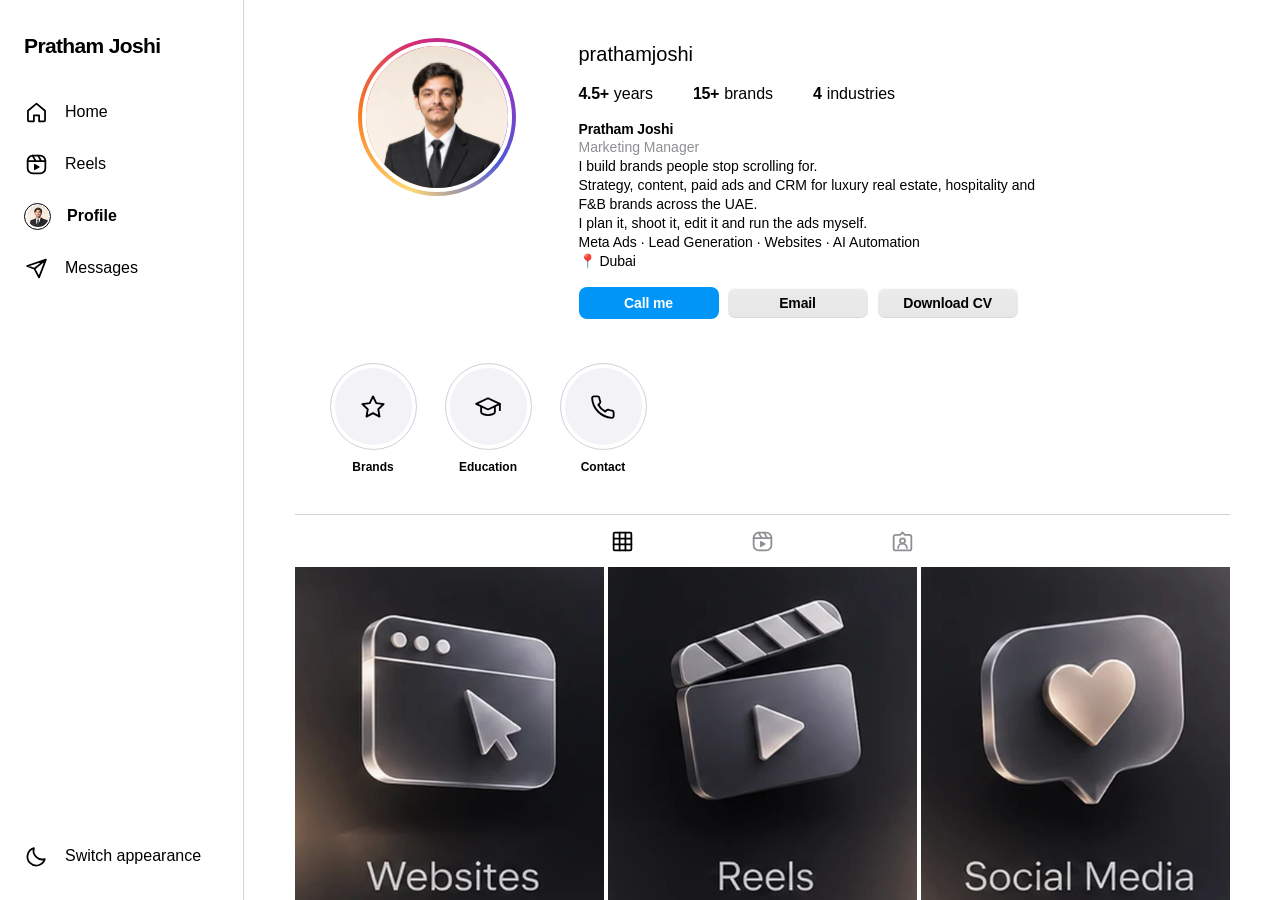
==== commit 9d352e94: "Add files via upload" ====
--- a/index.html
+++ b/index.html
@@ -6,7 +6,23 @@
 <meta name="theme-color" content="#ffffff" media="(prefers-color-scheme: light)">
 <meta name="theme-color" content="#000000" media="(prefers-color-scheme: dark)">
 <title>Pratham Joshi (@prathamjoshi) · Marketing Manager</title>
-<meta name="description" content="Pratham Joshi, Marketing Manager in Dubai. 4.5+ years, 15+ brands. Websites, reels, social media and branding work.">
+<meta name="description" content="Marketing Manager in Dubai. 4.5+ years, 15+ brands. I plan it, shoot it, edit it and run the ads: websites, reels, social media and branding work.">
+<link rel="canonical" href="https://pratham-joshi.vercel.app/">
+<link rel="icon" type="image/png" sizes="64x64" href="favicon.png">
+<link rel="apple-touch-icon" sizes="180x180" href="apple-touch-icon.png">
+<meta property="og:type" content="profile">
+<meta property="og:site_name" content="Pratham Joshi">
+<meta property="og:title" content="Pratham Joshi · Marketing Manager, Dubai">
+<meta property="og:description" content="4.5+ years, 15+ brands. I plan it, shoot it, edit it and run the ads. See the websites, reels, social media and branding work.">
+<meta property="og:url" content="https://pratham-joshi.vercel.app/">
+<meta property="og:image" content="https://pratham-joshi.vercel.app/og.jpg">
+<meta property="og:image:width" content="1200">
+<meta property="og:image:height" content="630">
+<meta property="og:image:alt" content="Pratham Joshi, Marketing Manager in Dubai">
+<meta name="twitter:card" content="summary_large_image">
+<meta name="twitter:title" content="Pratham Joshi · Marketing Manager, Dubai">
+<meta name="twitter:description" content="4.5+ years, 15+ brands. Websites, reels, social media and branding work.">
+<meta name="twitter:image" content="https://pratham-joshi.vercel.app/og.jpg">
 <script>try{var t=localStorage.getItem("theme");if(t==="light"||t==="dark")document.documentElement.setAttribute("data-theme",t)}catch(e){}</script>
 <style>
 /* Layout: one iOS app with three screens (Home feed, Reels, Profile) under a floating glass tab bar. Full-screen on a phone; inside an iPhone frame beside a short intro on larger screens. */
@@ -101,7 +117,6 @@
 .tabs{display:flex;border-bottom:.5px solid var(--line)}
 .tabs button{flex:1;height:44px;display:grid;place-items:center;color:var(--soft);position:relative;transition:color .2s}
 .tabs button[aria-selected="true"]{color:var(--fg)}
-.tabs button[aria-selected="true"]::after{content:"";position:absolute;left:0;right:0;bottom:-.5px;height:1px;background:var(--fg)}
 .grid{display:grid;grid-template-columns:repeat(3,1fr);gap:1.5px;padding-top:1.5px}
 .post{position:relative;aspect-ratio:3/4;overflow:hidden;color:#fff;text-align:left;display:block;width:100%;transition:opacity .15s}
 .post:active{opacity:.7}
@@ -205,6 +220,84 @@
   .dm-form{width:calc(100% - 24px);max-width:656px;margin:0 auto 24px}
 }
 
+/* pull to refresh */
+.ptr{position:absolute;z-index:4;left:50%;top:calc(var(--sat) + 48px);width:36px;height:36px;margin-left:-18px;display:grid;place-items:center;color:var(--soft);opacity:0;transform:translateY(-18px) scale(.6);pointer-events:none}
+.ptr svg{width:26px;height:26px}
+.ptr.spin svg{animation:ptrspin .9s steps(12) infinite}
+@keyframes ptrspin{to{transform:rotate(360deg)}}
+@keyframes ptrin{from{opacity:0;transform:translateY(14px)}}
+.ptr-anim #feed>.card,.ptr-anim #grid>.post,.ptr-anim .head,.ptr-anim .hl{animation:ptrin .55s var(--ease) both}
+.ptr-anim #feed>.card:nth-child(2),.ptr-anim #grid>.post:nth-child(2),.ptr-anim .hl{animation-delay:.05s}
+.ptr-anim #feed>.card:nth-child(3),.ptr-anim #grid>.post:nth-child(3){animation-delay:.1s}
+.ptr-anim #feed>.card:nth-child(n+4),.ptr-anim #grid>.post:nth-child(n+4){animation-delay:.15s}
+@media (prefers-reduced-motion:reduce){.ptr.spin svg{animation:none}.ptr-anim #feed>.card,.ptr-anim #grid>.post,.ptr-anim .head,.ptr-anim .hl{animation:none}}
+@media (min-width:768px){.ptr{display:none}}
+
+/* likes, heart burst, playing reels, stories */
+.likes{padding:2px 14px 4px;font-size:14px;font-weight:600;line-height:19px}
+.stage,.track,.rcard{touch-action:manipulation}
+.burst{position:absolute;z-index:6;width:104px;height:104px;margin:-52px 0 0 -52px;pointer-events:none;animation:burst .9s cubic-bezier(.2,.9,.3,1) both;filter:drop-shadow(0 8px 20px rgba(0,0,0,.4))}
+.burst svg{width:100%;height:100%;display:block}
+@keyframes burst{0%{transform:scale(.3) rotate(-14deg);opacity:0}16%{transform:scale(1.2) rotate(-7deg);opacity:1}30%{transform:scale(.94) rotate(-7deg)}62%{transform:scale(1.04) rotate(-7deg);opacity:1}100%{transform:scale(1.28) translateY(-34px) rotate(-7deg);opacity:0}}
+.rlike{display:flex;flex-direction:column;align-items:center;gap:3px}
+.rcount{font-size:12px;line-height:14px;font-weight:600;color:inherit;text-shadow:0 1px 4px rgba(0,0,0,.45);min-width:44px;text-align:center}
+.reel .shot.vid{position:absolute;left:0!important;right:0!important;top:0!important;bottom:0!important;width:100%;height:100%!important;padding:0;margin:0;object-fit:cover;filter:none;background:#000}
+.rmute{position:absolute;z-index:4;right:12px;top:calc(var(--sat) + 10px);width:38px;height:38px}
+.rmute .ic{width:18px;height:18px}
+.rmute .on{display:none}.rmute[aria-pressed="true"] .on{display:block}.rmute[aria-pressed="true"] .off{display:none}
+.rprog{position:absolute;z-index:4;left:0;right:0;bottom:0;height:2.5px;background:rgba(255,255,255,.25)}
+.rprog i{display:block;height:100%;width:100%;background:#fff;transform-origin:left;transform:scaleX(0)}
+.rplay{position:absolute;z-index:3;left:50%;top:46%;width:72px;height:72px;margin:-36px 0 0 -36px;border-radius:50%;display:grid;place-items:center;background:rgba(255,255,255,.22);-webkit-backdrop-filter:blur(14px);backdrop-filter:blur(14px);border:.5px solid rgba(255,255,255,.5);opacity:0;transform:scale(.8);transition:opacity .2s,transform .25s var(--ease);pointer-events:none}
+.rplay svg{width:28px;height:28px;fill:#fff;margin-left:3px}
+.rcard.paused .rplay{opacity:1;transform:none}
+.rcard.flash .rplay{animation:rflash .6s ease both}
+@keyframes rflash{0%{opacity:0;transform:scale(.7)}25%{opacity:1;transform:none}100%{opacity:0;transform:scale(1.15)}}
+.hl.feedrow button.unseen i{border:0;padding:2.5px;background:var(--ring)}
+.hl.feedrow button.unseen i span{border:2.5px solid var(--bg)}
+
+.sov{position:fixed;inset:0;z-index:90;display:none;align-items:center;justify-content:center;background:transparent;transition:background .3s}
+.sov.show{display:flex}
+.sov.open{background:rgba(0,0,0,.92)}
+.st-row{display:flex;align-items:center;justify-content:center;gap:22px;width:100%;height:100%}
+.st-card{position:relative;flex:1;max-width:100%;height:100%;color:#fff;overflow:hidden;display:flex;flex-direction:column;opacity:0;transform:scale(.12);border-radius:44px;transition:transform .45s var(--ease),opacity .22s,border-radius .45s;touch-action:none;-webkit-user-select:none;user-select:none;font-family:var(--ui)}
+.sov.open .st-card{opacity:1;transform:none;border-radius:0}
+.st-card::before{content:"";position:absolute;inset:0;background:radial-gradient(120% 55% at 85% 0%,rgba(255,255,255,.17),transparent 60%),radial-gradient(100% 50% at 0% 100%,rgba(0,0,0,.28),transparent 70%);pointer-events:none}
+.st-bars{position:relative;z-index:2;display:flex;gap:4px;padding:calc(10px + env(safe-area-inset-top,0px)) 10px 0}
+.st-bars i{flex:1;height:3px;border-radius:2px;background:rgba(255,255,255,.32);overflow:hidden}
+.st-bars b{display:block;height:100%;background:#fff;transform-origin:left;transform:scaleX(0)}
+.st-head{position:relative;z-index:2;display:flex;align-items:center;gap:10px;padding:12px 8px 0 12px}
+.st-head .mini{width:34px;height:34px}
+.st-head div{display:flex;flex-direction:column;line-height:17px;min-width:0}
+.st-head b{font-size:14px;font-weight:600}
+.st-head span.t{font-size:12.5px;opacity:.75}
+.st-x{margin-left:auto;width:42px;height:42px;display:grid;place-items:center;border-radius:50%}
+.st-x svg{width:22px;height:22px}
+.st-body{position:relative;z-index:1;flex:1;min-height:0;display:flex;flex-direction:column;justify-content:center;padding:0 28px calc(44px + env(safe-area-inset-bottom,0px))}
+.st-slide{display:flex;flex-direction:column;gap:14px;animation:stin .45s var(--ease) both}
+@keyframes stin{from{opacity:0;transform:translateY(16px)}}
+.st-slide h2{margin:0;font-size:clamp(32px,9.4vw,44px);line-height:1.02;letter-spacing:-.035em;font-weight:700;text-wrap:balance}
+.st-sub{margin:0;font-size:16px;line-height:22px;opacity:.78}
+.st-slide ul{list-style:none;margin:10px 0 0;padding:0;display:flex;flex-direction:column}
+.st-slide li{font-size:clamp(18px,5vw,22px);line-height:1.25;font-weight:500;letter-spacing:-.015em;padding:13px 0;border-top:.5px solid rgba(255,255,255,.24)}
+.st-links{display:flex;flex-direction:column;gap:10px;margin-top:20px}
+.st-btn{height:52px;border-radius:16px;display:flex;align-items:center;justify-content:center;font-size:17px;font-weight:600;color:#fff;background:rgba(255,255,255,.18);border:.5px solid rgba(255,255,255,.42);-webkit-backdrop-filter:blur(14px);backdrop-filter:blur(14px);box-shadow:inset 0 1px 0 rgba(255,255,255,.3);transition:transform .2s var(--ease)}
+.st-btn:first-child{background:#fff;color:#111;border:0}
+.st-btn:active{transform:scale(.97)}
+.st-arrow{display:none}
+@media (prefers-reduced-motion:reduce){.st-card,.sov,.st-slide{transition:none;animation:none}.burst{animation-duration:.01s}.rcard.flash .rplay{animation:none}}
+@media (min-width:768px){
+  .st-row{width:auto}
+  .st-card{flex:none;width:min(420px,calc((100vh - 36px) * 9 / 16));height:calc(100vh - 36px);max-height:860px;border-radius:20px}
+  .sov.open .st-card{border-radius:20px}
+  .st-arrow{display:grid;place-items:center;width:44px;height:44px;border-radius:50%;background:rgba(255,255,255,.16);color:#fff;flex:none}
+  .st-arrow:hover{background:rgba(255,255,255,.26)}
+  .st-arrow svg{width:20px;height:20px}
+  .st-arrow[hidden]{display:none}
+  .rcount{text-shadow:none}
+  .viewer .likes{grid-column:2;grid-row:4;padding:0 16px 14px}
+  .st-body{padding-bottom:44px}
+}
+
 /* loading screen */
 .splash{position:fixed;inset:0;z-index:100;background:var(--bg);color:var(--fg);display:grid;place-items:center;transition:opacity .45s ease,visibility 0s .45s}
 .splash.done{opacity:0;visibility:hidden;pointer-events:none}
@@ -222,10 +315,17 @@
 
 /* floating glass tab bar */
 .dockbar{position:absolute;left:50%;bottom:max(12px,var(--sab));transform:translateX(-50%);z-index:20;border-radius:99px;padding:5px;display:flex}
-.dockbar .pill{position:absolute;left:5px;top:5px;width:var(--tw);transform:translateX(calc(var(--slot,0) * var(--tw)));height:46px;border-radius:99px;background:var(--g-pill);box-shadow:inset 0 1px 0 var(--g-shine),inset 0 -1px 0 var(--g-edge);transition:transform .5s var(--ease)}
+.dockbar .pill{position:absolute;left:5px;top:5px;width:var(--tw);height:46px;border-radius:99px;background:var(--g-pill);box-shadow:inset 0 1px 0 var(--g-shine),inset 0 -1px 0 var(--g-edge);will-change:transform;transition:background .25s,box-shadow .25s}
+.dockbar button svg.ic{transform-origin:center}
 .dockbar button{position:relative;width:var(--tw);height:46px;display:grid;place-items:center;border-radius:99px;transition:transform .25s var(--ease)}
 .dockbar button:active{transform:scale(.88)}
 .dockbar button[aria-current="page"] .ic{stroke-width:2.1}
+@media (max-width:767px){.dockbar{touch-action:none;-webkit-user-select:none;user-select:none;cursor:grab}}
+.dockbar.drag{cursor:grabbing}
+.dockbar.drag button{transform:none}
+.dockbar.drag .pill,.dockbar.glide .pill{background:color-mix(in srgb,var(--g-pill) 100%,#fff 16%);box-shadow:inset 0 1px 0 var(--g-shine),inset 0 -1px 0 var(--g-edge),0 8px 22px rgba(0,0,0,.28)}
+.dockbar button.peek svg.ic,.dockbar button.peek .me{transform:scale(1.2)}
+.dockbar button svg.ic,.dockbar button .me{transition:transform .22s var(--ease)}
 #side-dm[aria-current="page"] .ic{fill:currentColor;stroke-width:1.4}
 .me{width:27px;height:27px;border-radius:50%;border:1.5px solid transparent;padding:1.5px;display:block;transition:border-color .2s}
 .dockbar button[aria-current="page"] .me{border-color:var(--fg)}
@@ -350,7 +450,6 @@
   .hl i svg{width:30px;height:30px}
   .tabs{border-bottom:0;border-top:1px solid var(--line);justify-content:center;gap:60px}
   .tabs button{flex:none;width:80px;height:52px}
-  .tabs button[aria-selected="true"]::after{bottom:auto;top:-1px}
   .grid{gap:4px;padding-top:0}
   .post .cap strong{font-size:22px;line-height:26px}
   .post .cap small{font-size:11px;line-height:14px}
@@ -392,8 +491,8 @@
   .vbar .round::before{display:none}
   .vbar .round .ic{width:24px;height:24px}
   .i-back{display:none}.i-close{display:block}
-  .viewer .card{background:var(--bg);width:min(1100px,calc(100vw - 140px));height:min(720px,calc(100vh - 60px));border-radius:4px;overflow:hidden;padding:0;display:grid;grid-template-columns:minmax(0,1fr) clamp(280px,34vw,380px);grid-template-rows:auto minmax(0,1fr) auto}
-  .viewer .stage{grid-column:1;grid-row:1/4;height:100%;min-width:0}
+  .viewer .card{background:var(--bg);width:min(1100px,calc(100vw - 140px));height:min(720px,calc(100vh - 60px));border-radius:4px;overflow:hidden;padding:0;display:grid;grid-template-columns:minmax(0,1fr) clamp(280px,34vw,380px);grid-template-rows:auto minmax(0,1fr) auto auto}
+  .viewer .stage{grid-column:1;grid-row:1/5;height:100%;min-width:0}
   .viewer .track{aspect-ratio:auto;max-height:none;height:100%}
   .viewer .slide.text{padding:56px}
   .viewer .vhead{grid-column:2;grid-row:1;border-bottom:1px solid var(--line);padding:14px 16px}
@@ -465,6 +564,7 @@
 
 <div class="device" id="device">
   <div class="screen">
+    <div class="ptr" id="ptr" aria-hidden="true"><svg viewBox="0 0 24 24" fill="currentColor"><rect x="11" y="2" width="2" height="6.5" rx="1" transform="rotate(0 12 12)"/><rect x="11" y="2" width="2" height="6.5" rx="1" transform="rotate(30 12 12)"/><rect x="11" y="2" width="2" height="6.5" rx="1" transform="rotate(60 12 12)"/><rect x="11" y="2" width="2" height="6.5" rx="1" transform="rotate(90 12 12)"/><rect x="11" y="2" width="2" height="6.5" rx="1" transform="rotate(120 12 12)"/><rect x="11" y="2" width="2" height="6.5" rx="1" transform="rotate(150 12 12)"/><rect x="11" y="2" width="2" height="6.5" rx="1" transform="rotate(180 12 12)"/><rect x="11" y="2" width="2" height="6.5" rx="1" transform="rotate(210 12 12)"/><rect x="11" y="2" width="2" height="6.5" rx="1" transform="rotate(240 12 12)"/><rect x="11" y="2" width="2" height="6.5" rx="1" transform="rotate(270 12 12)"/><rect x="11" y="2" width="2" height="6.5" rx="1" transform="rotate(300 12 12)"/><rect x="11" y="2" width="2" height="6.5" rx="1" transform="rotate(330 12 12)"/></svg></div>
     <!-- HOME -->
     <div class="view" id="view-home" hidden>
       <header class="top"><b id="h-name"></b>
@@ -547,7 +647,24 @@
   </div>
 </div>
 
-<script src="posts.js?v=9"></script>
+
+<div class="sov" id="story" role="dialog" aria-modal="true" aria-label="Story" inert>
+  <div class="st-row">
+    <button class="st-arrow" id="st-prev" aria-label="Previous"><svg viewBox="0 0 24 24" fill="none" stroke="currentColor" stroke-width="2.6" stroke-linecap="round" stroke-linejoin="round"><path d="M15 5l-7 7 7 7"/></svg></button>
+    <div class="st-card" id="st-card">
+      <div class="st-bars" id="st-bars"></div>
+      <div class="st-head">
+        <span class="mini" id="st-face"></span>
+        <div><b id="st-user"></b><span class="t" id="st-title"></span></div>
+        <button class="st-x" id="st-close" aria-label="Close"><svg viewBox="0 0 24 24" fill="none" stroke="currentColor" stroke-width="2.4" stroke-linecap="round"><path d="M5 5l14 14M19 5 5 19"/></svg></button>
+      </div>
+      <div class="st-body" id="st-body"></div>
+    </div>
+    <button class="st-arrow" id="st-next" aria-label="Next"><svg viewBox="0 0 24 24" fill="none" stroke="currentColor" stroke-width="2.6" stroke-linecap="round" stroke-linejoin="round"><path d="M9 5l7 7-7 7"/></svg></button>
+  </div>
+</div>
+
+<script src="posts.js?v=14"></script>
 <script>
 (function(){
   var P=window.PROFILE||{}, POSTS=window.POSTS||[], HL=window.HIGHLIGHTS||[];
@@ -582,7 +699,7 @@
   })});
 
   /* profile */
-  var tel="tel:"+(P.phone||"").replace(/[^+\d]/g,""), mail="mailto:"+P.email, liked={};
+  var tel="tel:"+(P.phone||"").replace(/[^+\d]/g,""), mail="mailto:"+P.email;
   $("top").textContent=P.username;$("uname").textContent=P.username;$("brand").textContent=P.name;$("brand-s").textContent=initials;$("a-user").textContent=P.username;face($("a-face"));$("a-foot").textContent="\u00a9 "+new Date().getFullYear()+" "+P.name+" \u00b7 "+P.location;$("h-name").textContent=P.name;$("name1").textContent=P.name;$("vbuser").textContent=P.username;
   if($("sp-face")){face($("sp-face"));$("sp-name").textContent=P.name}face($("dp"));face($("me"));
   (P.stats||[]).forEach(function(s){var li=el("li");li.appendChild(el("b","",s.value));li.appendChild(el("span","",s.label));$("stats").appendChild(li)});
@@ -590,6 +707,36 @@
   ["call","a-call"].forEach(function(id){$(id).href=tel});["mail","a-mail","h-mail"].forEach(function(id){$(id).href=mail});$("cv").href=P.cv;$("a-cv").href=P.cv;
   $("a-name").textContent=P.name;$("a-phone").textContent=P.phone;$("a-email").textContent=P.email;
   $("share").addEventListener("click",copyLink);
+
+
+  /* likes: a visitor's own likes are saved in their browser; the starting number comes from posts.js */
+  function store(k,v){try{if(v===undefined)return localStorage.getItem(k);localStorage.setItem(k,v)}catch(e){return null}}
+  var BASE={},likedMap={},reduce=window.matchMedia("(prefers-reduced-motion:reduce)");
+  POSTS.forEach(function(q){BASE[q.id]=q.likes||0});(window.REELS||[]).forEach(function(r,i){BASE["reel"+i]=r.likes||0});
+  function isLiked(id){if(!(id in likedMap))likedMap[id]=store("like:"+id)==="1";return likedMap[id]}
+  function likeCount(id){return (BASE[id]||0)+(isLiked(id)?1:0)}
+  function likeText(id){var n=likeCount(id);return n===0?"Be the first to like this":n===1?"1 like":n.toLocaleString("en-US")+" likes"}
+  function compact(n){return n>=1e6?(n/1e6).toFixed(1).replace(/\.0$/,"")+"M":n>=1e4?(n/1e3).toFixed(1).replace(/\.0$/,"")+"K":n.toLocaleString("en-US")}
+  function countLabel(id){var n=likeCount(id);return n>0?compact(n):"Like"}
+  function setLike(id,on){likedMap[id]=!!on;store("like:"+id,on?"1":"0");syncLike(id)}
+  function syncLike(id){Array.prototype.forEach.call(document.querySelectorAll('[data-like="'+id+'"]'),function(n){
+    if(n.classList.contains("likes"))n.textContent=likeText(id);else if(n.classList.contains("rcount"))n.textContent=countLabel(id);else n.setAttribute("aria-pressed",String(isLiked(id)))})}
+  var HEART='<svg viewBox="0 0 24 24" fill="#fff"><path d="M12 20.300S3.500 15.100 3.500 9A4.500 4.500 0 0 1 8 4.500c1.700 0 3.100.9 4 2.300.9-1.400 2.300-2.300 4-2.300A4.500 4.500 0 0 1 20.500 9c0 6.100-8.500 11.300-8.500 11.300z"/></svg>';
+  function burst(host,x,y){var b=el("span","burst");b.innerHTML=HEART;b.style.left=x+"px";b.style.top=y+"px";host.appendChild(b);setTimeout(function(){b.remove()},950)}
+  /* double-tap (or double-click) anywhere on host likes it and bursts a heart where you tapped */
+  function doubleTap(host,onLike){
+    var down=null,last=null;
+    host.addEventListener("pointerdown",function(e){down=e.target.closest&&e.target.closest("a,button")?null:{x:e.clientX,y:e.clientY,t:e.timeStamp}});
+    host.addEventListener("pointercancel",function(){down=null;last=null});
+    host.addEventListener("pointerup",function(e){
+      if(!down)return;var d=down;down=null;
+      if(Math.abs(e.clientX-d.x)>10||Math.abs(e.clientY-d.y)>10||e.timeStamp-d.t>450){last=null;return}
+      if(last&&e.timeStamp-last.t<320&&Math.abs(e.clientX-last.x)<46&&Math.abs(e.clientY-last.y)<46){
+        last=null;var r=host.getBoundingClientRect();burst(host,e.clientX-r.left,e.clientY-r.top);onLike();
+        var sel=window.getSelection&&window.getSelection();if(sel&&sel.removeAllRanges)sel.removeAllRanges();
+      }else last={x:e.clientX,y:e.clientY,t:e.timeStamp};
+    });
+  }
 
   /* a post card (feed + opened post) */
   function card(item){
@@ -607,14 +754,16 @@
     prev.innerHTML=ARROW_L;next.innerHTML=ARROW_R;prev.setAttribute("aria-label","Previous");next.setAttribute("aria-label","Next");count.appendChild(ct);
     stage.appendChild(prev);stage.appendChild(next);stage.appendChild(count);c.appendChild(stage);
     var acts=el("div","acts"),left=el("div"),dots=el("div","dots");
-    var like=el("button","heart");like.innerHTML=svg(I.heart);like.setAttribute("aria-label","Like");like.setAttribute("aria-pressed",String(!!liked[item.id]));
-    like.addEventListener("click",function(){liked[item.id]=!liked[item.id];like.setAttribute("aria-pressed",String(liked[item.id]))});
+    var like=el("button","heart");like.dataset.like=item.id;like.innerHTML=svg(I.heart);like.setAttribute("aria-label","Like");like.setAttribute("aria-pressed",String(isLiked(item.id)));
+    like.addEventListener("click",function(){setLike(item.id,!isLiked(item.id))});
     var em=el("a");em.innerHTML=svg(I.chat);em.setAttribute("aria-label","Message me about this");em.href=mail+"?subject="+encodeURIComponent("About your "+item.title.toLowerCase()+" work");em.addEventListener("click",function(e){e.preventDefault();openDM(em,"Hi "+first+", I saw your "+item.title.toLowerCase()+" work and ")});
     var sh=el("button");sh.innerHTML=svg(I.send);sh.setAttribute("aria-label","Copy link");sh.addEventListener("click",copyLink);
     left.appendChild(like);left.appendChild(em);left.appendChild(sh);
     if(n>1)for(var k=0;k<n;k++)dots.appendChild(el("i"));
     acts.appendChild(left);acts.appendChild(dots);acts.appendChild(el("span"));c.appendChild(acts);
+    var likes=el("div","likes");likes.dataset.like=item.id;likes.textContent=likeText(item.id);c.appendChild(likes);
     var info=el("div","info");c.appendChild(info);
+    doubleTap(stage,function(){setLike(item.id,true)});
     function update(){
       var s=item.slides[idx];prev.hidden=idx===0;next.hidden=idx===n-1;count.hidden=n<2;ct.textContent=(idx+1)+"/"+n;
       Array.prototype.forEach.call(dots.children,function(d,i){d.classList.toggle("on",i===idx)});
@@ -629,39 +778,156 @@
     c.go=function(d){go(idx+d)};update();return c;
   }
 
-  /* highlights (profile) and stories row (home) */
-  function hlButton(h){
-    var b=el("button");b.type="button";var ring=el("i"),dot=el("span");
+  /* highlights (profile) and the stories row (home): tapping a circle opens a full-screen story */
+  function seenStory(id){return store("seen:"+id)==="1"}
+  function hlButton(h,home){
+    var b=el("button");b.type="button";b.dataset.story=h.id;var ring=el("i"),dot=el("span");
     if(I[h.icon])dot.innerHTML=svg(I[h.icon]);else dot.textContent=h.title[0];
     ring.appendChild(dot);b.appendChild(ring);b.appendChild(el("span","",h.title));
-    b.addEventListener("click",function(){open(h,b)});return b;
+    if(home&&!seenStory(h.id))b.classList.add("unseen");
+    b.addEventListener("click",function(){openStory(h,b)});return b;
   }
   HL.forEach(function(h){$("hl").appendChild(hlButton(h));});
   var st=el("button","story");st.type="button";var sr=el("i");sr.appendChild(face(el("span")));st.appendChild(sr);st.appendChild(el("span","","Profile"));
   st.addEventListener("click",function(){view("profile")});$("h-stories").appendChild(st);
-  HL.forEach(function(h){$("h-stories").appendChild(hlButton(h));});
+  HL.forEach(function(h){$("h-stories").appendChild(hlButton(h,true));});
+
+  var S={on:false,n:0,i:0,el:0,last:0,paused:false,raf:0,opener:null},STORY_MS=5200,stEl=$("story"),stCard=$("st-card"),stBars=$("st-bars"),stBody=$("st-body"),stHide=0;
+  var KIND={call:"Call me",whatsapp:"WhatsApp",email:"Email me",cv:"Download CV",dm:"Send a message"};
+  face($("st-face"));$("st-user").textContent=P.username;
+  function hue(c){return "linear-gradient(165deg,color-mix(in srgb,"+c+" 88%,#fff) 0%,"+c+" 42%,color-mix(in srgb,"+c+" 52%,#000) 100%)"}
+  function bars(f){var k=stBars.children;for(var j=0;j<k.length;j++)k[j].firstChild.style.transform="scaleX("+(j<S.i?1:j>S.i?0:f)+")"}
+  function storyLink(k){
+    var a=el(k.kind==="dm"?"button":"a","st-btn",KIND[k.kind]||k.label||"");
+    if(k.kind==="call")a.href=tel;else if(k.kind==="email")a.href=mail;else if(k.kind==="cv"){a.href=P.cv;a.setAttribute("download","")}
+    else if(k.kind==="whatsapp"){a.href="https://wa.me/"+(P.whatsapp||P.phone||"").replace(/\D/g,"");a.target="_blank";a.rel="noopener"}
+    else if(k.kind==="dm"){a.type="button";a.addEventListener("click",function(){closeStory(true);openDM(S.opener)})}
+    else if(k.href)a.href=k.href;
+    return a;
+  }
+  function renderStory(){
+    var h=HL[S.h],s=h.slides[S.i];stBody.textContent="";
+    var w=el("div","st-slide");w.appendChild(el("h2","",s.heading||h.title));if(s.sub)w.appendChild(el("p","st-sub",s.sub));
+    if(s.lines&&s.lines.length){var ul=el("ul");s.lines.forEach(function(l){ul.appendChild(el("li","",l))});w.appendChild(ul)}
+    if(s.links&&s.links.length){var row=el("div","st-links");s.links.forEach(function(k){row.appendChild(storyLink(k))});w.appendChild(row)}
+    stBody.appendChild(w);S.el=0;S.last=performance.now();bars(reduce.matches?1:0);
+  }
+  function setStory(hi,si){
+    S.h=hi;S.i=si;var h=HL[hi];S.n=h.slides.length;
+    stCard.style.background=hue(h.color||"#1c1c1e");$("st-title").textContent=h.title;
+    stBars.textContent="";h.slides.forEach(function(){var i=el("i");i.appendChild(el("b"));stBars.appendChild(i)});
+    store("seen:"+h.id,"1");Array.prototype.forEach.call(document.querySelectorAll('[data-story="'+h.id+'"]'),function(b){b.classList.remove("unseen")});
+    renderStory();
+    $("st-prev").hidden=hi===0&&si===0;
+  }
+  function tickStory(ts){
+    if(!S.on)return;
+    if(!S.paused&&!reduce.matches&&!document.hidden)S.el+=ts-S.last;
+    S.last=ts;
+    if(!reduce.matches){var f=Math.min(1,S.el/STORY_MS);bars(f);if(f>=1){nextStory();if(!S.on)return}}
+    S.raf=requestAnimationFrame(tickStory);
+  }
+  function nextStory(){
+    if(S.i<S.n-1){S.i++;renderStory()}
+    else if(S.h<HL.length-1)setStory(S.h+1,0);
+    else closeStory();
+  }
+  function prevStory(){
+    if(S.el>900||reduce.matches&&false){renderStory();return}
+    if(S.i>0){S.i--;renderStory()}
+    else if(S.h>0)setStory(S.h-1,0);
+    else renderStory();
+    $("st-prev").hidden=S.h===0&&S.i===0;
+  }
+  function openStory(h,from){
+    var hi=HL.indexOf(h);if(hi<0)return;
+    clearTimeout(stHide);S.opener=from||null;S.on=true;S.paused=false;
+    stEl.classList.add("show");stEl.classList.remove("open");
+    setStory(hi,0);
+    var r=stCard.getBoundingClientRect(),o=from&&from.getBoundingClientRect();
+    stCard.style.transformOrigin=o?(o.left+o.width/2-r.left)+"px "+(o.top+o.height/2-r.top)+"px":"50% 50%";
+    void stCard.offsetWidth;stEl.classList.add("open");stEl.inert=false;document.body.style.overflow="hidden";
+    $("st-close").focus({preventScroll:true});
+    cancelAnimationFrame(S.raf);S.last=performance.now();S.raf=requestAnimationFrame(tickStory);
+  }
+  function closeStory(quick){
+    if(!S.on)return;S.on=false;cancelAnimationFrame(S.raf);stEl.classList.remove("open");stEl.inert=true;document.body.style.overflow="";
+    stHide=setTimeout(function(){stEl.classList.remove("show")},quick?0:460);
+    if(!quick&&S.opener&&S.opener.isConnected)S.opener.focus({preventScroll:true});
+  }
+  /* tap right = next, tap left = previous, hold = pause, swipe down = close */
+  var stDown=null;
+  stCard.addEventListener("pointerdown",function(e){stDown={x:e.clientX,y:e.clientY,t:e.timeStamp,link:!!e.target.closest("a,button")};S.paused=true});
+  stCard.addEventListener("pointerup",function(e){
+    S.paused=false;if(!stDown)return;var d=stDown;stDown=null;
+    var dx=e.clientX-d.x,dy=e.clientY-d.y;
+    if(dy>90&&Math.abs(dy)>Math.abs(dx)){closeStory();return}
+    if(d.link||Math.abs(dx)>12||Math.abs(dy)>12||e.timeStamp-d.t>300)return;
+    var r=stCard.getBoundingClientRect();if(e.clientX-r.left<r.width*.33)prevStory();else nextStory();
+  });
+  stCard.addEventListener("pointercancel",function(){stDown=null;S.paused=false});
+  $("st-close").addEventListener("pointerdown",function(e){e.stopPropagation()});
+  $("st-close").addEventListener("click",function(){closeStory()});
+  $("st-next").addEventListener("click",nextStory);$("st-prev").addEventListener("click",prevStory);
+  stEl.addEventListener("click",function(e){if(e.target===stEl||e.target.classList.contains("st-row"))closeStory()});
+  document.addEventListener("keydown",function(e){if(!S.on)return;if(e.key==="Escape")closeStory();else if(e.key==="ArrowRight")nextStory();else if(e.key==="ArrowLeft")prevStory()});
 
   /* home feed */
   POSTS.forEach(function(p){$("feed").appendChild(card(p))});
 
-  /* reels */
-  var reels=(POSTS.filter(function(p){return p.id==="reels"})[0]||{slides:[]}).slides.filter(function(s){return s.file});
-  reels.forEach(function(s,i){
-    var r=el("section","reel"),bg=el("img","bgblur"),shot=el("img","shot");bg.src="work/"+s.file;bg.alt="";shot.src="work/"+s.file;shot.alt=s.title||"Reel";
-    var rc=el("div","rcard on-dark");r.appendChild(rc);rc.appendChild(bg);rc.appendChild(shot);
+  /* reels: each one plays its video when it is on screen, or shows its still image if it has no video yet */
+  var RL=(window.REELS&&window.REELS.length)?window.REELS:((POSTS.filter(function(q){return q.id==="reels"})[0]||{slides:[]}).slides.filter(function(s){return s.file}).map(function(s){return {title:s.title,views:s.text,poster:s.file}}));
+  var reelsMuted=true,reelVids=[];
+  var PLAYG='<svg viewBox="0 0 24 24"><path d="M7 4.500v15l13-7.500z"/></svg>';
+  RL.forEach(function(rd,i){
+    var id="reel"+i,r=el("section","reel"),rc=el("div","rcard on-dark"),pf=rd.poster||rd.file;r.appendChild(rc);
+    var bgi=el("img","bgblur");bgi.src="work/"+pf;bgi.alt="";rc.appendChild(bgi);
+    var shot,vid=null;
+    if(rd.video){vid=shot=el("video","shot vid");shot.setAttribute("playsinline","");shot.setAttribute("muted","");shot.muted=true;shot.loop=true;shot.playsInline=true;shot.preload="metadata";shot.poster="work/"+pf;shot.src="work/"+rd.video;shot.setAttribute("aria-label",rd.title||"Reel")}
+    else{shot=el("img","shot");shot.src="work/"+pf;shot.alt=rd.title||"Reel"}
+    rc.appendChild(shot);
     var m=el("div","rmeta"),who=el("div","who");who.appendChild(face(el("span","mini")));who.appendChild(el("span","",P.username));m.appendChild(who);
-    m.appendChild(el("strong","",s.title||""));
-    if(s.text){var v=el("span","views glass");v.appendChild(el("span","",s.text));m.appendChild(v)}
+    m.appendChild(el("strong","",rd.title||""));
+    if(rd.views){var v=el("span","views glass");v.appendChild(el("span","",rd.views));m.appendChild(v)}
     rc.appendChild(m);
-    var side=el("div","rside"),key="reel"+i;
-    var like=el("button","round glass heart");like.innerHTML=svg(I.heart);like.setAttribute("aria-label","Like");like.setAttribute("aria-pressed","false");
-    like.addEventListener("click",function(){liked[key]=!liked[key];like.setAttribute("aria-pressed",String(liked[key]))});
-    var em=el("a","round glass");em.innerHTML=svg(I.chat);em.setAttribute("aria-label","Message me about this");em.href=mail+"?subject="+encodeURIComponent("About your reels");em.addEventListener("click",function(e){e.preventDefault();openDM(em,"Hi "+first+", I saw your reels and ")});
+    var side=el("div","rside"),lk=el("div","rlike");
+    var like=el("button","round glass heart");like.dataset.like=id;like.innerHTML=svg(I.heart);like.setAttribute("aria-label","Like");like.setAttribute("aria-pressed",String(isLiked(id)));
+    like.addEventListener("click",function(){setLike(id,!isLiked(id))});
+    var cnt=el("span","rcount");cnt.dataset.like=id;cnt.textContent=countLabel(id);lk.appendChild(like);lk.appendChild(cnt);
+    var em=el("a","round glass");em.innerHTML=svg(I.chat);em.setAttribute("aria-label","Message me about this");em.href=mail+"?subject="+encodeURIComponent("About your reels");em.addEventListener("click",function(e){e.preventDefault();openDM(em,"Hi "+first+", I saw your "+(rd.title||"reels").toLowerCase()+" and ")});
     var sh=el("button","round glass");sh.innerHTML=svg(I.send);sh.setAttribute("aria-label","Copy link");sh.addEventListener("click",copyLink);
-    side.appendChild(like);side.appendChild(em);side.appendChild(sh);r.appendChild(side);
+    side.appendChild(lk);side.appendChild(em);side.appendChild(sh);r.appendChild(side);
+    doubleTap(rc,function(){setLike(id,true)});
+    if(vid){
+      var rp2=el("span","rplay");rp2.innerHTML=PLAYG;rc.appendChild(rp2);
+      var pr=el("div","rprog"),pri=el("i");pr.appendChild(pri);rc.appendChild(pr);
+      var mu=el("button","round glass rmute");mu.setAttribute("aria-label","Sound");mu.setAttribute("aria-pressed","false");
+      mu.innerHTML='<svg class="ic off" viewBox="0 0 24 24"><path d="M4 9.500v5h3.500L12 18.500v-13L7.500 9.500zM16 9.500l5 5M21 9.500l-5 5"/></svg><svg class="ic on" viewBox="0 0 24 24"><path d="M4 9.500v5h3.500L12 18.500v-13L7.500 9.500zM15.500 9a4 4 0 0 1 0 6M18 6.500a8 8 0 0 1 0 11"/></svg>';
+      mu.addEventListener("click",function(e){e.stopPropagation();reelsMuted=!reelsMuted;reelVids.forEach(function(x){x.v.muted=reelsMuted});Array.prototype.forEach.call(document.querySelectorAll(".rmute"),function(b){b.setAttribute("aria-pressed",String(!reelsMuted))})});
+      rc.appendChild(mu);
+      vid.addEventListener("timeupdate",function(){if(vid.duration)pri.style.transform="scaleX("+(vid.currentTime/vid.duration)+")"});
+      vid.addEventListener("pause",function(){if(!vid.dataset.auto)rc.classList.add("paused")});
+      vid.addEventListener("play",function(){rc.classList.remove("paused");delete vid.dataset.auto});
+      rc.addEventListener("click",function(e){
+        if(e.target.closest("a,button"))return;
+        if(vid.paused){var p=vid.play();if(p&&p.catch)p.catch(function(){})}else{delete vid.dataset.auto;vid.pause()}
+        rc.classList.remove("flash");void rc.offsetWidth;rc.classList.add("flash");
+      });
+      if(reduce.matches)rc.classList.add("paused");
+      reelVids.push({v:vid,r:r});
+    }
     $("view-reels").appendChild(r);
   });
-  if(!reels.length)$("view-reels").appendChild(el("div","empty","No reels yet"));
+  if(!RL.length)$("view-reels").appendChild(el("div","empty","No reels yet"));
+  if(reelVids.length&&"IntersectionObserver" in window){
+    var rio=new IntersectionObserver(function(es){es.forEach(function(e){
+      var v=e.target.querySelector("video");if(!v)return;
+      if(e.isIntersecting&&e.intersectionRatio>=.6){if(reduce.matches)return;v.muted=reelsMuted;var p=v.play();if(p&&p.catch)p.catch(function(){})}
+      else{v.dataset.auto="1";v.pause()}
+    })},{root:$("view-reels"),threshold:[0,.6,1]});
+    reelVids.forEach(function(x){rio.observe(x.r)});
+  }
+  document.addEventListener("visibilitychange",function(){if(document.hidden)reelVids.forEach(function(x){x.v.dataset.auto="1";x.v.pause()})});
 
   /* profile grid + tabs */
   var MULTI='<svg class="multi" viewBox="0 0 24 24" aria-hidden="true"><path d="M19 3H9a2 2 0 0 0-2 2v10a2 2 0 0 0 2 2h10a2 2 0 0 0 2-2V5a2 2 0 0 0-2-2z"/><path d="M5 7H4a1 1 0 0 0-1 1v11a2 2 0 0 0 2 2h11a1 1 0 0 0 1-1v-1H7a2 2 0 0 1-2-2V7z"/></svg>';
@@ -698,7 +964,7 @@
       var c=el("span","cap");if(p.kicker)c.appendChild(el("small","",p.kicker));c.appendChild(el("strong","",p.title));b.appendChild(c);
     }
     if(p.slides.length>1)b.insertAdjacentHTML("beforeend",MULTI);
-    b.addEventListener("click",function(){open(p,b)});return b;
+    b.addEventListener("click",function(){if(p.story)openStory(p,b);else open(p,b)});return b;
   }
   function show(tab){
     var list=tab==="reels"?POSTS.filter(function(p){return p.id==="reels"}):tab==="about"?POSTS.filter(function(p){return p.about}).concat(HL):POSTS;
@@ -738,10 +1004,102 @@
       row.appendChild(w);row.appendChild(e);b.appendChild(row);dmBody.scrollTop=dmBody.scrollHeight;
     },450);
   }
+  /* iOS-style selection slide: the glass pill stretches as it travels, overshoots a touch and settles */
+  var pillSlot=0,pillAnim=null,pillEl=$("pill"),calm=window.matchMedia("(prefers-reduced-motion:reduce)");
+  function pillX(slot){return slot*pillEl.offsetWidth}
+  var dock=document.querySelector(".dockbar"),pressAnim=null;
+  function runPill(frames,opts){
+    var a=pillEl.animate(frames,opts);pillAnim=a;dock.classList.add("glide");
+    a.onfinish=a.oncancel=function(){if(pillAnim===a){pillAnim=null;dock.classList.remove("glide")}};
+  }
+  function lift(){ /* finger down: the glass lifts under it, ready to glide or be dragged */
+    if(calm.matches||pressAnim||pillSlot===null)return;
+    var x=pillX(pillSlot);
+    pressAnim=pillEl.animate([{transform:"translateX("+x+"px) scale(1,1)"},{transform:"translateX("+x+"px) scale(1.14,1.08)"}],{duration:150,easing:"cubic-bezier(.3,.9,.3,1)",fill:"forwards"});
+    dock.classList.add("glide");
+  }
+  function unlift(settle){
+    if(!pressAnim)return;pressAnim.cancel();pressAnim=null;
+    if(settle&&!pillAnim&&!calm.matches){var x=pillX(pillSlot);runPill([{transform:"translateX("+x+"px) scale(1.14,1.08)"},{transform:"translateX("+x+"px) scale(1,1)"}],{duration:220,easing:"cubic-bezier(.3,.8,.3,1)"})}
+    else if(!pillAnim)dock.classList.remove("glide");
+  }
+  function slidePill(slot){
+    var to=pillX(slot),from=pillSlot===null?to:pillX(pillSlot),first=pillSlot===null;
+    if(slot===pillSlot&&pillAnim){pillEl.style.transform="translateX("+to+"px)";return}
+    if(pillAnim){pillAnim.cancel();pillAnim=null}
+    var wasLifted=!!pressAnim;
+    if(pressAnim){pressAnim.cancel();pressAnim=null}
+    var moved=!first&&slot!==pillSlot&&!calm.matches&&pillEl.offsetWidth>0;
+    pillSlot=slot;pillEl.style.transform="translateX("+to+"px)";
+    if(!moved){
+      if(wasLifted&&!calm.matches&&pillEl.offsetWidth>0)runPill([{transform:"translateX("+to+"px) scale(1.14,1.08)"},{transform:"translateX("+to+"px) scale(1,1)"}],{duration:220,easing:"cubic-bezier(.3,.8,.3,1)"});
+      else dock.classList.remove("glide");
+      return;
+    }
+    var dir=to>from?1:-1,dist=Math.abs(to-from),mid=(from+to)/2,stretch=1+Math.min(.5,dist/pillEl.offsetWidth*.2);
+    runPill([
+      {transform:"translateX("+from+"px) scale(1.14,1.08)",offset:0},
+      {transform:"translateX("+mid+"px) scale("+(stretch*1.1)+",1.02)",offset:.4},
+      {transform:"translateX("+(to+dir*5)+"px) scale(.98,1.03)",offset:.76},
+      {transform:"translateX("+to+"px) scale(1,1)",offset:1}
+    ],{duration:520,easing:"cubic-bezier(.3,.8,.3,1)"});
+    popIcon(slot,110);
+  }
+  function slotBtn(slot){return slot===2?$("side-dm"):document.querySelector('.dockbar [data-view="'+["home","reels","","profile"][slot]+'"]')}
+  function popIcon(slot,delay){var b=slotBtn(slot),ic=b&&b.querySelector("svg.ic,.me");
+    if(ic&&!calm.matches)ic.animate([{transform:"scale(.82)"},{transform:"scale(1.16)",offset:.55},{transform:"scale(1)"}],{duration:460,delay:delay||0,easing:"cubic-bezier(.3,.9,.3,1.2)"})}
+
+  /* grab the glass and slide it, like the iOS tab bar: it follows the finger, lifts and stretches, then snaps to the nearest tab when released */
+  var drag=null,swallow=0;
+  function goSlot(s){if(s===0)view("home");else if(s===1)view("reels");else if(s===2)openDM($("side-dm"));else view("profile")}
+  function band(x,max){return x<0?x*.35:x>max?max+(x-max)*.35:x}
+  function peek(s){Array.prototype.forEach.call(dock.querySelectorAll("button"),function(b){b.classList.remove("peek")});var b=slotBtn(s);if(b)b.classList.add("peek")}
+  dock.addEventListener("pointerdown",function(e){
+    if(wide.matches||(e.pointerType==="mouse"&&e.button!==0))return;
+    drag={id:e.pointerId,x0:e.clientX,on:false,start:pillSlot,x:pillX(pillSlot),s:pillSlot,pts:[{t:e.timeStamp,x:e.clientX}]};
+    lift();
+  });
+  dock.addEventListener("pointermove",function(e){
+    if(!drag||e.pointerId!==drag.id)return;
+    var tw=pillEl.offsetWidth,max=3*tw;
+    if(!drag.on){
+      if(Math.abs(e.clientX-drag.x0)<8)return;
+      drag.on=true;try{dock.setPointerCapture(e.pointerId)}catch(_){ }
+      if(pillAnim){pillAnim.cancel();pillAnim=null}
+      if(pressAnim){pressAnim.cancel();pressAnim=null}
+      dock.classList.add("drag");peek(drag.s);
+    }
+    drag.x=band(pillX(drag.start)+(e.clientX-drag.x0),max);
+    var s=Math.max(0,Math.min(3,Math.round(drag.x/tw)));if(s!==drag.s){drag.s=s;peek(s)}
+    pillEl.style.transform="translateX("+drag.x+"px) scale(1.16,1.1)";
+    drag.pts.push({t:e.timeStamp,x:e.clientX});while(drag.pts.length>2&&e.timeStamp-drag.pts[0].t>110)drag.pts.shift();
+  });
+  function release(e){
+    if(!drag||e.pointerId!==drag.id)return;
+    var d=drag;drag=null;
+    if(!d.on){setTimeout(function(){unlift(true)},90);return}
+    swallow=Date.now()+60;
+    var tw=pillEl.offsetWidth,a=d.pts[0],b=d.pts[d.pts.length-1],v=b.t>a.t?(b.x-a.x)/(b.t-a.t):0;
+    var target=Math.max(0,Math.min(3,Math.round((d.x+v*140)/tw))),to=pillX(target),dir=to>=d.x?1:-1;
+    dock.classList.remove("drag");peek(-1);
+    pillSlot=target;pillEl.style.transform="translateX("+to+"px)";
+    if(!calm.matches)runPill([
+      {transform:"translateX("+d.x+"px) scale(1.16,1.1)",offset:0},
+      {transform:"translateX("+(to+dir*4)+"px) scale(.98,1.03)",offset:.62},
+      {transform:"translateX("+to+"px) scale(1,1)",offset:1}
+    ],{duration:460,easing:"cubic-bezier(.3,.8,.3,1)"});
+    else dock.classList.remove("glide");
+    popIcon(target,120);
+    if(target!==d.start)goSlot(target);
+  }
+  dock.addEventListener("pointerup",release);dock.addEventListener("pointercancel",release);
+  dock.addEventListener("click",function(e){if(Date.now()<swallow){e.stopPropagation();e.preventDefault()}},true);
+  window.addEventListener("resize",function(){if(pillSlot!==null)pillEl.style.transform="translateX("+pillX(pillSlot)+"px)"});
+  pillSlot=null;
   function dockState(name){
     Array.prototype.forEach.call(document.querySelectorAll(".dockbar button[data-view]"),function(b){if(b.dataset.view===name)b.setAttribute("aria-current","page");else b.removeAttribute("aria-current")});
     if(name==="dm")$("side-dm").setAttribute("aria-current","page");else $("side-dm").removeAttribute("aria-current");
-    $("pill").style.setProperty("--slot",{home:0,reels:1,dm:2,profile:3}[name]);
+    slidePill({home:0,reels:1,dm:2,profile:3}[name]);
   }
   function openDM(from,draft){
     close();dmOpener=from||null;
@@ -754,7 +1112,7 @@
     dm.inert=false;dm.classList.add("open");dockState("dm");device.classList.remove("on-dark");
     if(wide.matches)dmInput.focus();
   }
-  function closeDM(){if(!dm.classList.contains("open"))return;dm.classList.remove("open");dm.inert=true;dockState(current);device.classList.toggle("on-dark",current==="reels"&&!wide.matches);if(dmOpener&&dmOpener.isConnected)dmOpener.focus({preventScroll:true})}
+  function closeDM(leaving){if(!dm.classList.contains("open"))return;dm.classList.remove("open");dm.inert=true;if(leaving!==true){dockState(current);device.classList.toggle("on-dark",current==="reels"&&!wide.matches);if(dmOpener&&dmOpener.isConnected)dmOpener.focus({preventScroll:true})}}
   dmInput.addEventListener("input",function(){$("dm-go").disabled=!dmInput.value.trim()});
   $("dm-form").addEventListener("submit",function(e){e.preventDefault();dmSend(dmInput.value)});
   $("dm-back").addEventListener("click",closeDM);
@@ -763,10 +1121,51 @@
   $("side-dm").addEventListener("click",function(){openDM(this)});
   document.addEventListener("keydown",function(e){if(e.key==="Escape")closeDM()});
 
+  /* pull to refresh (phones): pull Home or Profile down from the top; a spinner shows, then the content slides back in */
+  var ptr=$("ptr"),ptrLines=ptr.querySelectorAll("rect"),ptrSt=null,ptrBusy=false,ptrSwallow=0,PTR_TH=56;
+  function ptrTargets(v){return Array.prototype.filter.call(v.children,function(c){return !c.classList.contains("top")})}
+  function ptrOffset(v,px,snap){ptrTargets(v).forEach(function(t){t.style.transition=snap?"transform .42s var(--ease)":"none";t.style.transform=px?"translateY("+px+"px)":""})}
+  function ptrSpokes(p){var n=Math.round(p*12);Array.prototype.forEach.call(ptrLines,function(l,i){l.setAttribute("opacity",i<n?(1-i*.065).toFixed(2):"0.14")})}
+  function ptrShow(off,p){ptr.style.transition="none";ptr.style.opacity=Math.min(1,p*1.5);ptr.style.transform="translateY("+(off/2-18)+"px) scale("+(.6+.4*p)+")"}
+  function ptrBegin(v,x,y){if(ptrBusy||wide.matches||v.hidden||v.scrollTop>0)return;ptrSt={v:v,x:x,y:y,pull:false,off:0}}
+  function ptrMove(x,y,stop){
+    if(!ptrSt)return;var dy=y-ptrSt.y,dx=x-ptrSt.x;
+    if(!ptrSt.pull){
+      if(dy>8&&dy>Math.abs(dx)*1.3&&ptrSt.v.scrollTop<=0)ptrSt.pull=true;
+      else if(dy<-8||Math.abs(dx)>14){ptrSt=null;return}else return;
+    }
+    stop&&stop();
+    ptrSt.off=Math.min(100,Math.max(0,dy*.5));ptrOffset(ptrSt.v,ptrSt.off,false);
+    var p=Math.min(1,ptrSt.off/PTR_TH);ptrShow(ptrSt.off,p);ptrSpokes(p);
+  }
+  function ptrEnd(){
+    if(!ptrSt)return;var s=ptrSt;ptrSt=null;if(!s.pull)return;ptrSwallow=Date.now()+80;
+    if(s.off>=PTR_TH)ptrRun(s.v);else ptrReset(s.v);
+  }
+  function ptrReset(v){ptrOffset(v,0,true);ptr.style.transition="opacity .25s,transform .35s var(--ease)";ptr.style.opacity=0;ptr.style.transform="translateY(-18px) scale(.6)";ptr.classList.remove("spin")}
+  function ptrRun(v){
+    ptrBusy=true;ptrOffset(v,56,true);ptrSpokes(1);Array.prototype.forEach.call(ptrLines,function(l,i){l.setAttribute("opacity",(1-i*.075).toFixed(2))});
+    ptr.style.transition="opacity .2s,transform .35s var(--ease)";ptr.style.opacity=1;ptr.style.transform="translateY(10px) scale(1)";ptr.classList.add("spin");
+    setTimeout(function(){
+      ptr.classList.remove("spin");ptrReset(v);v.classList.add("ptr-anim");
+      setTimeout(function(){v.classList.remove("ptr-anim");ptrBusy=false},1100);
+    },reduce.matches?400:1150);
+  }
+  ["view-home","view-profile"].forEach(function(id){
+    var v=$(id);
+    v.addEventListener("touchstart",function(e){var t=e.touches[0];ptrBegin(v,t.clientX,t.clientY)},{passive:true});
+    v.addEventListener("touchmove",function(e){var t=e.touches[0];ptrMove(t.clientX,t.clientY,function(){if(e.cancelable)e.preventDefault()})},{passive:false});
+    v.addEventListener("touchend",ptrEnd);v.addEventListener("touchcancel",ptrEnd);
+    v.addEventListener("mousedown",function(e){if(e.button||e.target.closest("input,textarea"))return;ptrBegin(v,e.clientX,e.clientY)});
+    v.addEventListener("click",function(e){if(Date.now()<ptrSwallow){e.stopPropagation();e.preventDefault()}},true);
+  });
+  window.addEventListener("mousemove",function(e){ptrMove(e.clientX,e.clientY,function(){e.preventDefault()})});
+  window.addEventListener("mouseup",ptrEnd);
+
   /* glass tab bar: Home, Reels, Profile */
   var order=["home","reels","profile"],current="profile";
   function view(name){
-    close();closeDM();
+    close();closeDM(true);
     order.forEach(function(v){$("view-"+v).hidden=v!==name});
     dockState(name);
     device.classList.toggle("on-dark",name==="reels"&&!wide.matches);document.body.className="v-"+name;
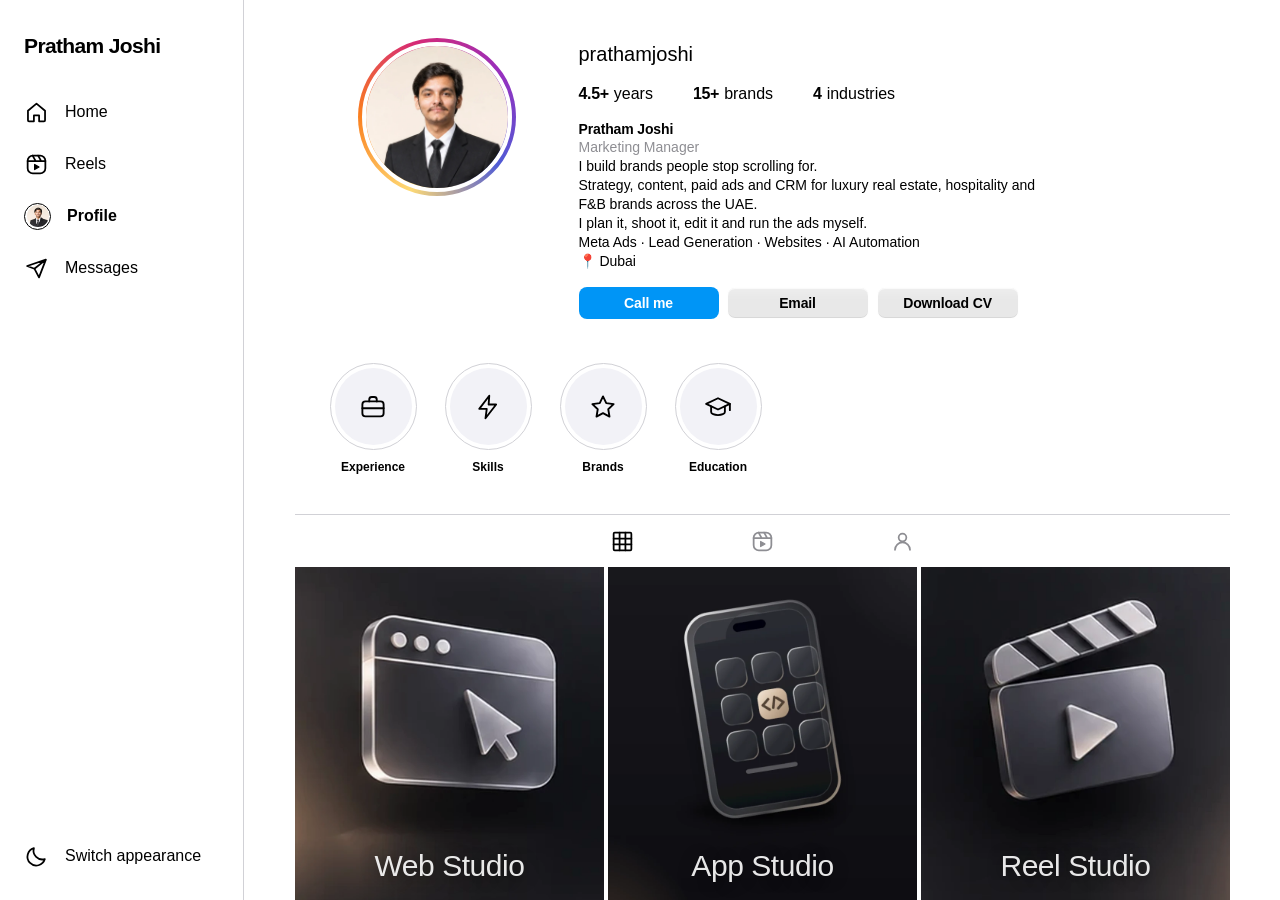
==== commit 4700fc91: "Add files via upload" ====
--- a/index.html
+++ b/index.html
@@ -2,7 +2,7 @@
 <html lang="en">
 <head>
 <meta charset="utf-8">
-<meta name="viewport" content="width=device-width, initial-scale=1, viewport-fit=cover">
+<meta name="viewport" content="width=device-width, initial-scale=1, maximum-scale=1, user-scalable=no, viewport-fit=cover, interactive-widget=resizes-content">
 <meta name="theme-color" content="#ffffff" media="(prefers-color-scheme: light)">
 <meta name="theme-color" content="#000000" media="(prefers-color-scheme: dark)">
 <title>Pratham Joshi (@prathamjoshi) · Marketing Manager</title>
@@ -50,8 +50,12 @@
 
 *{box-sizing:border-box;-webkit-tap-highlight-color:transparent}
 [hidden]{display:none!important}
+/* app-like page: the page itself never zooms, bounces or pans; only the screens inside it scroll */
+*,*::before,*::after{touch-action:pan-x pan-y}
+html{-webkit-text-size-adjust:100%;text-size-adjust:100%;overscroll-behavior:none}
 html,body{margin:0;height:100%}
-body{background:var(--bg);color:var(--fg);font-family:var(--ui);font-size:14px;line-height:18px;-webkit-font-smoothing:antialiased;overflow:hidden}
+body{position:fixed;inset:0;width:100%;overscroll-behavior:none;background:var(--bg);color:var(--fg);font-family:var(--ui);font-size:14px;line-height:18px;-webkit-font-smoothing:antialiased;overflow:hidden}
+img,svg{-webkit-touch-callout:none;-webkit-user-drag:none;user-select:none;-webkit-user-select:none}
 button{font:inherit;color:inherit;background:none;border:0;padding:0;cursor:pointer}
 a{color:inherit;text-decoration:none}
 :focus-visible{outline:2px solid var(--primary);outline-offset:2px}
@@ -62,7 +66,7 @@
 .glass{position:relative;background:var(--g-bg);-webkit-backdrop-filter:blur(26px) saturate(190%);backdrop-filter:blur(26px) saturate(190%);border:.5px solid var(--g-brd);box-shadow:var(--g-shadow),inset 0 1px 0 var(--g-shine),inset 0 -1px 0 var(--g-edge)}
 .glass::before{content:"";position:absolute;inset:0;border-radius:inherit;background:linear-gradient(180deg,var(--g-shine),transparent 42%);opacity:.35;pointer-events:none}
 
-.device{height:100dvh;position:relative;padding-left:env(safe-area-inset-left,0px);padding-right:env(safe-area-inset-right,0px)}
+.device{height:100%;position:relative;padding-left:env(safe-area-inset-left,0px);padding-right:env(safe-area-inset-right,0px)}
 .screen{position:relative;height:100%;overflow:hidden;background:var(--bg)}
 .view{position:absolute;inset:0;overflow-y:auto;overscroll-behavior:contain;-webkit-overflow-scrolling:touch;padding-bottom:var(--dock)}
 .aside,.brand,.lbl,.uname,.i-close{display:none}
@@ -122,6 +126,8 @@
 .post:active{opacity:.7}
 .post>img.cover{position:absolute;inset:0;width:100%;height:100%;object-fit:cover}
 .post.has-cover::before{display:none}
+.post.has-cover{container-type:inline-size}
+.post .tlbl{position:absolute;z-index:1;left:5%;right:5%;top:68.5%;text-align:center;color:rgba(255,255,255,.9);font-size:clamp(12px,10.4cqw,30px);line-height:1.13;font-weight:400;letter-spacing:-.015em;text-wrap:balance;text-shadow:0 2px 14px rgba(0,0,0,.5);pointer-events:none}
 .post.has-cover .multi{display:none}
 .post::before{content:"";position:absolute;inset:0;background:linear-gradient(155deg,rgba(255,255,255,.13),transparent 46%),linear-gradient(to top,rgba(0,0,0,.42),transparent 55%)}
 .post .thumb{position:absolute;left:11%;right:11%;top:13%;height:47%}
@@ -235,7 +241,7 @@
 
 /* likes, heart burst, playing reels, stories */
 .likes{padding:2px 14px 4px;font-size:14px;font-weight:600;line-height:19px}
-.stage,.track,.rcard{touch-action:manipulation}
+.stage,.track,.rcard{touch-action:pan-x pan-y}
 .burst{position:absolute;z-index:6;width:104px;height:104px;margin:-52px 0 0 -52px;pointer-events:none;animation:burst .9s cubic-bezier(.2,.9,.3,1) both;filter:drop-shadow(0 8px 20px rgba(0,0,0,.4))}
 .burst svg{width:100%;height:100%;display:block}
 @keyframes burst{0%{transform:scale(.3) rotate(-14deg);opacity:0}16%{transform:scale(1.2) rotate(-7deg);opacity:1}30%{transform:scale(.94) rotate(-7deg)}62%{transform:scale(1.04) rotate(-7deg);opacity:1}100%{transform:scale(1.28) translateY(-34px) rotate(-7deg);opacity:0}}
@@ -298,6 +304,17 @@
   .st-body{padding-bottom:44px}
 }
 
+/* brand circles and picture slides in stories */
+.hl button>span:last-child{max-width:72px;overflow:hidden;text-overflow:ellipsis;white-space:nowrap}
+.hl i span.logo{background:#fff;overflow:hidden}
+.hl i span.logo img{width:100%;height:100%;object-fit:contain}
+.hl i span.mono{color:#fff;font-weight:700;font-size:19px;letter-spacing:-.02em;font-style:normal}
+.mini.logo{background:#fff}.mini.logo img{object-fit:contain}
+.mini.mono{color:#fff;font-weight:700;font-size:12px}
+.st-slide.pic{flex:1;min-height:0;justify-content:center;gap:10px}
+.st-pic{flex:1;min-height:0;display:grid;place-items:center}
+.st-pic img,.st-pic video{max-width:100%;max-height:100%;object-fit:contain;border-radius:22px;box-shadow:0 22px 56px rgba(0,0,0,.5);background:#0e0e12}
+.st-slide.pic h2.cap{font-size:clamp(20px,5.6vw,26px);line-height:1.1;margin-top:6px}
 /* loading screen */
 .splash{position:fixed;inset:0;z-index:100;background:var(--bg);color:var(--fg);display:grid;place-items:center;transition:opacity .45s ease,visibility 0s .45s}
 .splash.done{opacity:0;visibility:hidden;pointer-events:none}
@@ -345,7 +362,7 @@
 .track{display:flex;overflow-x:auto;scroll-snap-type:x mandatory;scrollbar-width:none;aspect-ratio:var(--ar,1/1);max-height:62dvh;width:100%}
 .track::-webkit-scrollbar{display:none}
 .slide{flex:0 0 100%;scroll-snap-align:start;scroll-snap-stop:always;display:grid;place-items:center;min-width:0;height:100%;position:relative}
-.slide img{width:100%;height:100%;object-fit:contain;padding:14px}
+.slide img{position:absolute;inset:0;width:100%;height:100%;object-fit:contain;padding:14px}
 .slide.text{color:#fff;padding:9%;place-items:start;align-content:center;gap:8px;overflow:auto}
 .slide.text::before{content:"";position:absolute;inset:0;background:linear-gradient(155deg,rgba(255,255,255,.1),transparent 50%);pointer-events:none}
 .slide.text h3{margin:0;font-weight:700;font-size:26px;line-height:1.08;letter-spacing:-.03em;text-wrap:balance}
@@ -568,7 +585,6 @@
     <!-- HOME -->
     <div class="view" id="view-home" hidden>
       <header class="top"><b id="h-name"></b>
-        <span class="tr"><button class="round glass themebtn" aria-label="Switch between light and dark"><svg class="ic i-moon" viewBox="0 0 24 24"><path d="M20 14.500A8.500 8.500 0 0 1 9.500 4a8.500 8.500 0 1 0 10.500 10.500z"/></svg><svg class="ic i-sun" viewBox="0 0 24 24"><circle cx="12" cy="12" r="4"/><path d="M12 2.500v2.500M12 19v2.500M2.500 12H5M19 12h2.500M5.300 5.300l1.800 1.800M16.900 16.900l1.800 1.800M5.300 18.700l1.800-1.800M16.900 7.100l1.800-1.800"/></svg></button><a class="round glass" id="h-mail" aria-label="Email me"><svg class="ic" viewBox="0 0 24 24"><path d="M21 3.500 10 12.200M21 3.500l-6.600 17-4.400-8.300-7-2.600z"/></svg></a></span>
       </header>
       <nav class="hl feedrow" id="h-stories" aria-label="Highlights"></nav>
       <section id="feed" aria-label="Posts"></section>
@@ -599,7 +615,7 @@
         <div class="tabs" role="tablist" aria-label="Work">
           <button role="tab" data-tab="all" aria-selected="true" aria-label="All work"><svg class="ic" viewBox="0 0 24 24"><rect x="3.5" y="3.5" width="17" height="17" rx="1"/><path d="M9.200 3.500v17M14.800 3.500v17M3.500 9.200h17M3.500 14.800h17"/></svg></button>
           <button role="tab" data-tab="reels" aria-selected="false" aria-label="Reels"><svg class="ic" viewBox="0 0 24 24"><rect x="3.5" y="3.5" width="17" height="17" rx="5"/><path d="M3.500 8.700h17M8.300 3.500l2.900 5.200M13.600 3.500l2.900 5.200"/><path d="M10.200 12v4.800l4.200-2.400z" fill="currentColor" stroke-width="1.2"/></svg></button>
-          <button role="tab" data-tab="about" aria-selected="false" aria-label="About me"><svg class="ic" viewBox="0 0 24 24"><path d="M12 3.300 9.700 5.600H5.500a2 2 0 0 0-2 2v11a2 2 0 0 0 2 2h13a2 2 0 0 0 2-2v-11a2 2 0 0 0-2-2h-4.200z"/><circle cx="12" cy="11.300" r="2.400"/><path d="M7.800 18.200a4.200 4.200 0 0 1 8.400 0"/></svg></button>
+          <button role="tab" data-tab="about" aria-selected="false" aria-label="About me"><svg class="ic" viewBox="0 0 24 24"><circle cx="12" cy="8.2" r="3.7"/><path d="M4.800 20a7.200 7.200 0 0 1 14.400 0"/></svg></button>
         </div>
         <section class="grid" id="grid" aria-label="Posts"></section>
       </main>
@@ -664,10 +680,12 @@
   </div>
 </div>
 
-<script src="posts.js?v=14"></script>
+<script src="posts.js?v=30"></script>
 <script>
 (function(){
-  var P=window.PROFILE||{}, POSTS=window.POSTS||[], HL=window.HIGHLIGHTS||[];
+  var P=window.PROFILE||{}, POSTS=window.POSTS||[], HL=window.HIGHLIGHTS||[], BR=window.BRANDS||[];
+  /* a highlight can reuse a post's slides (from: "experience") so the text is written once */
+  HL.forEach(function(g){if(g.from){var src=POSTS.filter(function(q){return q.id===g.from})[0];if(src){g.slides=src.slides;g.color=g.color||src.color}}});
   var $=function(id){return document.getElementById(id)};
   function el(tag,cls,text){var e=document.createElement(tag);if(cls)e.className=cls;if(text!=null)e.textContent=text;return e}
   function svg(inner,cls){return '<svg class="ic'+(cls?" "+cls:"")+'" viewBox="0 0 24 24">'+inner+'</svg>'}
@@ -681,6 +699,8 @@
     chat:'<path d="M20.300 12a8.300 8.300 0 0 1-12.300 7.300l-4.200 1 1-4.200A8.300 8.300 0 1 1 20.300 12z"/>',
     send:'<path d="M21 3.500 10 12.200M21 3.500l-6.600 17-4.400-8.300-7-2.600z"/>',
     star:'<path d="M12 3.500l2.600 5.400 5.900.8-4.300 4.100 1 5.900L12 16.900l-5.200 2.800 1-5.900-4.300-4.100 5.900-.8z"/>',
+    briefcase:'<rect x="3.5" y="7.5" width="17" height="12" rx="2.5"/><path d="M9 7.5V6a2 2 0 0 1 2-2h2a2 2 0 0 1 2 2v1.5M3.5 13h17"/>',
+    bolt:'<path d="M13 3 5 13.5h6L10 21l8.5-11h-6z"/>',
     cap:'<path d="M2.500 9.500 12 5l9.500 4.500L12 14z"/><path d="M6.500 11.500V16c0 1.400 2.500 2.500 5.500 2.500s5.500-1.100 5.500-2.500v-4.500M21.500 9.500v5"/>',
     phone:'<path d="M20.500 16.400v2.800a1.500 1.500 0 0 1-1.600 1.500A16.800 16.800 0 0 1 3.300 5.100a1.500 1.500 0 0 1 1.500-1.600h2.800a1.500 1.500 0 0 1 1.500 1.300c.1.900.3 1.800.7 2.700a1.500 1.500 0 0 1-.4 1.600l-1.100 1.100a12.500 12.500 0 0 0 5.500 5.500l1.100-1.100a1.500 1.500 0 0 1 1.600-.4c.9.400 1.800.6 2.700.7a1.500 1.500 0 0 1 1.300 1.500z"/>'
   };
@@ -688,6 +708,10 @@
       ARROW_R='<svg viewBox="0 0 24 24" fill="none" stroke="currentColor" stroke-width="3" stroke-linecap="round" stroke-linejoin="round"><path d="M9 5l7 7-7 7"/></svg>';
 
   var device=$("device"),wide=window.matchMedia("(min-width:768px)");
+
+  /* no pinch or multi-finger zoom anywhere (iOS Safari fires its own gesture events for this) */
+  ["gesturestart","gesturechange","gestureend"].forEach(function(t){document.addEventListener(t,function(e){e.preventDefault()})});
+  document.addEventListener("touchmove",function(e){if(e.touches&&e.touches.length>1&&e.cancelable)e.preventDefault()},{passive:false});
 
   /* light / dark switch: follows the device until the visitor picks one */
   var root=document.documentElement,sys=window.matchMedia("(prefers-color-scheme: dark)");
@@ -704,7 +728,7 @@
   if($("sp-face")){face($("sp-face"));$("sp-name").textContent=P.name}face($("dp"));face($("me"));
   (P.stats||[]).forEach(function(s){var li=el("li");li.appendChild(el("b","",s.value));li.appendChild(el("span","",s.label));$("stats").appendChild(li)});
   var bio=$("bio");bio.appendChild(el("span","role",P.role));bio.appendChild(el("p","",P.bio));bio.appendChild(el("span","",P.place||P.location));
-  ["call","a-call"].forEach(function(id){$(id).href=tel});["mail","a-mail","h-mail"].forEach(function(id){$(id).href=mail});$("cv").href=P.cv;$("a-cv").href=P.cv;
+  ["call","a-call"].forEach(function(id){$(id).href=tel});["mail","a-mail"].forEach(function(id){$(id).href=mail});$("cv").href=P.cv;$("a-cv").href=P.cv;
   $("a-name").textContent=P.name;$("a-phone").textContent=P.phone;$("a-email").textContent=P.email;
   $("share").addEventListener("click",copyLink);
 
@@ -790,9 +814,21 @@
   HL.forEach(function(h){$("hl").appendChild(hlButton(h));});
   var st=el("button","story");st.type="button";var sr=el("i");sr.appendChild(face(el("span")));st.appendChild(sr);st.appendChild(el("span","","Profile"));
   st.addEventListener("click",function(){view("profile")});$("h-stories").appendChild(st);
-  HL.forEach(function(h){$("h-stories").appendChild(hlButton(h,true));});
-
-  var S={on:false,n:0,i:0,el:0,last:0,paused:false,raf:0,opener:null},STORY_MS=5200,stEl=$("story"),stCard=$("st-card"),stBars=$("st-bars"),stBody=$("st-body"),stHide=0;
+  function logoFace(node,b,cls){
+    node.textContent="";node.style.background="";
+    if(b.logo){node.classList.add("logo");var im=el("img");im.src="brands/"+b.logo;im.alt=b.name;node.appendChild(im)}
+    else{node.classList.add("mono");node.textContent=b.mono||b.name.slice(0,2);if(b.tone)node.style.background=b.tone}
+    return node;
+  }
+  function brandButton(b){
+    var btn=el("button");btn.type="button";btn.dataset.story=b.id;btn.title=b.name;
+    var ring=el("i"),dot=el("span");logoFace(dot,b);ring.appendChild(dot);btn.appendChild(ring);btn.appendChild(el("span","",b.short||b.name));
+    if(!seenStory(b.id))btn.classList.add("unseen");
+    btn.addEventListener("click",function(){openStory(b,btn)});return btn;
+  }
+  BR.forEach(function(b){$("h-stories").appendChild(brandButton(b))});
+
+  var S={on:false,n:0,i:0,el:0,last:0,paused:false,raf:0,opener:null,list:HL},STORY_MS=5200,stEl=$("story"),stCard=$("st-card"),stBars=$("st-bars"),stBody=$("st-body"),stHide=0;
   var KIND={call:"Call me",whatsapp:"WhatsApp",email:"Email me",cv:"Download CV",dm:"Send a message"};
   face($("st-face"));$("st-user").textContent=P.username;
   function hue(c){return "linear-gradient(165deg,color-mix(in srgb,"+c+" 88%,#fff) 0%,"+c+" 42%,color-mix(in srgb,"+c+" 52%,#000) 100%)"}
@@ -806,15 +842,27 @@
     return a;
   }
   function renderStory(){
-    var h=HL[S.h],s=h.slides[S.i];stBody.textContent="";
-    var w=el("div","st-slide");w.appendChild(el("h2","",s.heading||h.title));if(s.sub)w.appendChild(el("p","st-sub",s.sub));
+    var h=S.list[S.h],s=h.slides[S.i];stBody.textContent="";
+    var w=el("div","st-slide");
+    if(s.file||s.video){
+      w.classList.add("pic");var pic=el("div","st-pic"),m;
+      if(s.video){m=el("video");m.src="work/"+s.video;m.muted=true;m.loop=true;m.autoplay=true;m.playsInline=true;m.setAttribute("playsinline","");m.setAttribute("muted","")}
+      else{m=el("img");m.src="work/"+s.file;m.alt=s.title||h.name||h.title}
+      pic.appendChild(m);w.appendChild(pic);
+      if(s.title)w.appendChild(el("h2","cap",s.title));if(s.text)w.appendChild(el("p","st-sub",s.text));
+      stBody.appendChild(w);S.el=0;S.last=performance.now();bars(reduce.matches?1:0);return;
+    }
+    w.appendChild(el("h2","",s.heading||h.name||h.title));if(s.sub)w.appendChild(el("p","st-sub",s.sub));
     if(s.lines&&s.lines.length){var ul=el("ul");s.lines.forEach(function(l){ul.appendChild(el("li","",l))});w.appendChild(ul)}
     if(s.links&&s.links.length){var row=el("div","st-links");s.links.forEach(function(k){row.appendChild(storyLink(k))});w.appendChild(row)}
     stBody.appendChild(w);S.el=0;S.last=performance.now();bars(reduce.matches?1:0);
   }
   function setStory(hi,si){
-    S.h=hi;S.i=si;var h=HL[hi];S.n=h.slides.length;
-    stCard.style.background=hue(h.color||"#1c1c1e");$("st-title").textContent=h.title;
+    S.h=hi;S.i=si;var h=S.list[hi];S.n=h.slides.length;
+    stCard.style.background=hue(h.color||"#1c1c1e");
+    var brand=S.list===BR,mini=$("st-face");mini.classList.remove("logo","mono");
+    if(brand){logoFace(mini,h);$("st-user").textContent=h.name;$("st-title").textContent="Work for this brand"}
+    else{face(mini);mini.style.background="";$("st-user").textContent=P.username;$("st-title").textContent=h.title}
     stBars.textContent="";h.slides.forEach(function(){var i=el("i");i.appendChild(el("b"));stBars.appendChild(i)});
     store("seen:"+h.id,"1");Array.prototype.forEach.call(document.querySelectorAll('[data-story="'+h.id+'"]'),function(b){b.classList.remove("unseen")});
     renderStory();
@@ -829,7 +877,7 @@
   }
   function nextStory(){
     if(S.i<S.n-1){S.i++;renderStory()}
-    else if(S.h<HL.length-1)setStory(S.h+1,0);
+    else if(S.h<S.list.length-1)setStory(S.h+1,0);
     else closeStory();
   }
   function prevStory(){
@@ -840,7 +888,7 @@
     $("st-prev").hidden=S.h===0&&S.i===0;
   }
   function openStory(h,from){
-    var hi=HL.indexOf(h);if(hi<0)return;
+    var list=BR.indexOf(h)>=0?BR:HL,hi=list.indexOf(h);if(hi<0)return;S.list=list;
     clearTimeout(stHide);S.opener=from||null;S.on=true;S.paused=false;
     stEl.classList.add("show");stEl.classList.remove("open");
     setStory(hi,0);
@@ -951,7 +999,7 @@
   }
   function tile(p){
     var b=el("button","post");b.type="button";b.setAttribute("aria-label","Open "+p.title);b.style.background=p.color||"#1c1c1e";
-    if(p.cover){b.classList.add("has-cover");var i=el("img","cover");i.src="covers/"+p.cover;i.alt="";b.appendChild(i)}
+    if(p.cover){b.classList.add("has-cover");var i=el("img","cover");i.src="covers/"+p.cover;i.alt="";b.appendChild(i);b.appendChild(el("span","tlbl",p.label||p.title))}
     else if(p.scene){
       b.classList.add("sc");if(p.scene==="reels")b.classList.add("hot");b.style.background="";if(p.accent)b.style.setProperty("--acc",p.accent);
       b.appendChild(scene(p));
@@ -967,7 +1015,7 @@
     b.addEventListener("click",function(){if(p.story)openStory(p,b);else open(p,b)});return b;
   }
   function show(tab){
-    var list=tab==="reels"?POSTS.filter(function(p){return p.id==="reels"}):tab==="about"?POSTS.filter(function(p){return p.about}).concat(HL):POSTS;
+    var list=tab==="reels"?POSTS.filter(function(p){return p.id==="reels"}):tab==="about"?POSTS.filter(function(p){return p.about}).concat(HL.filter(function(g){return !g.from})):POSTS.filter(function(p){return !p.about});
     var g=$("grid");g.textContent="";list.forEach(function(p){g.appendChild(tile(p))});
     if(!list.length)g.appendChild(el("div","empty","Nothing here yet"));
     Array.prototype.forEach.call(document.querySelectorAll(".tabs button"),function(b){b.setAttribute("aria-selected",String(b.dataset.tab===tab))});
@@ -1116,8 +1164,6 @@
   dmInput.addEventListener("input",function(){$("dm-go").disabled=!dmInput.value.trim()});
   $("dm-form").addEventListener("submit",function(e){e.preventDefault();dmSend(dmInput.value)});
   $("dm-back").addEventListener("click",closeDM);
-  $("h-mail").setAttribute("aria-label","Message me");
-  $("h-mail").addEventListener("click",function(e){e.preventDefault();openDM(this)});
   $("side-dm").addEventListener("click",function(){openDM(this)});
   document.addEventListener("keydown",function(e){if(e.key==="Escape")closeDM()});
 
